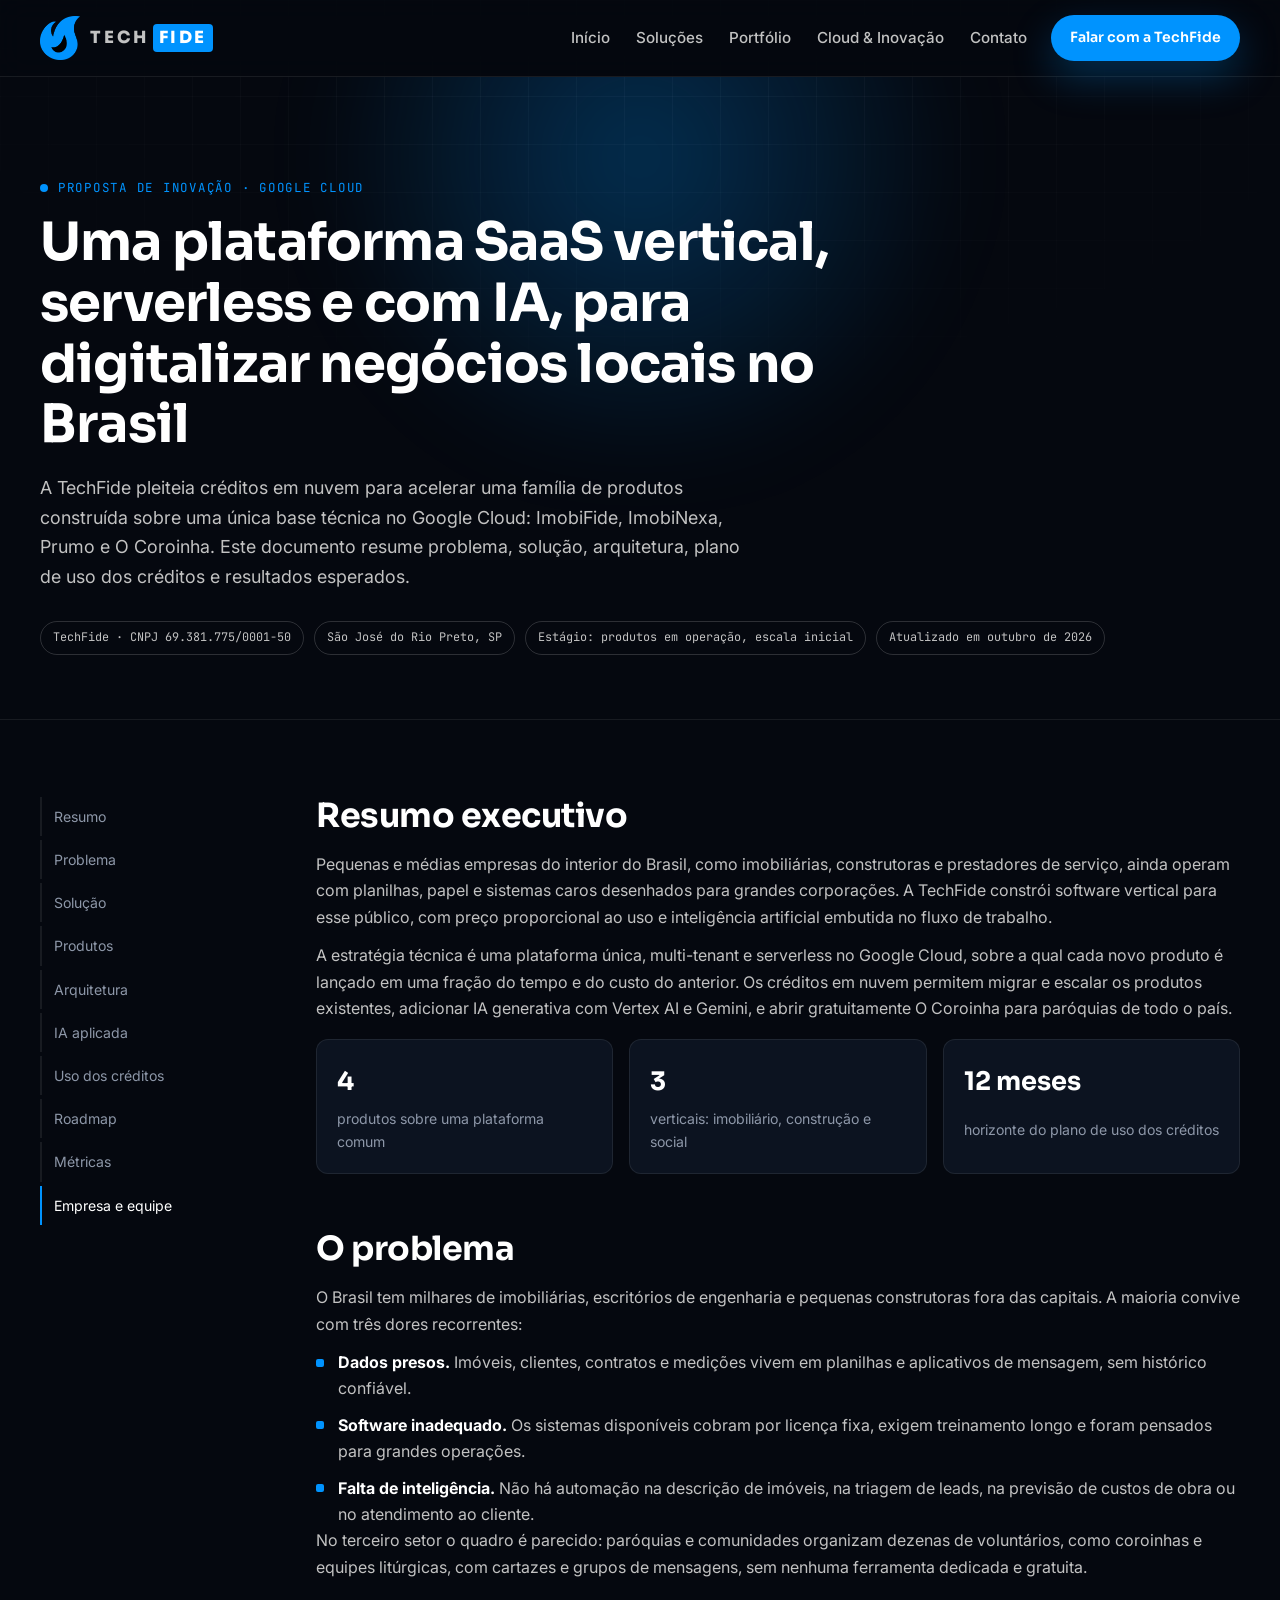
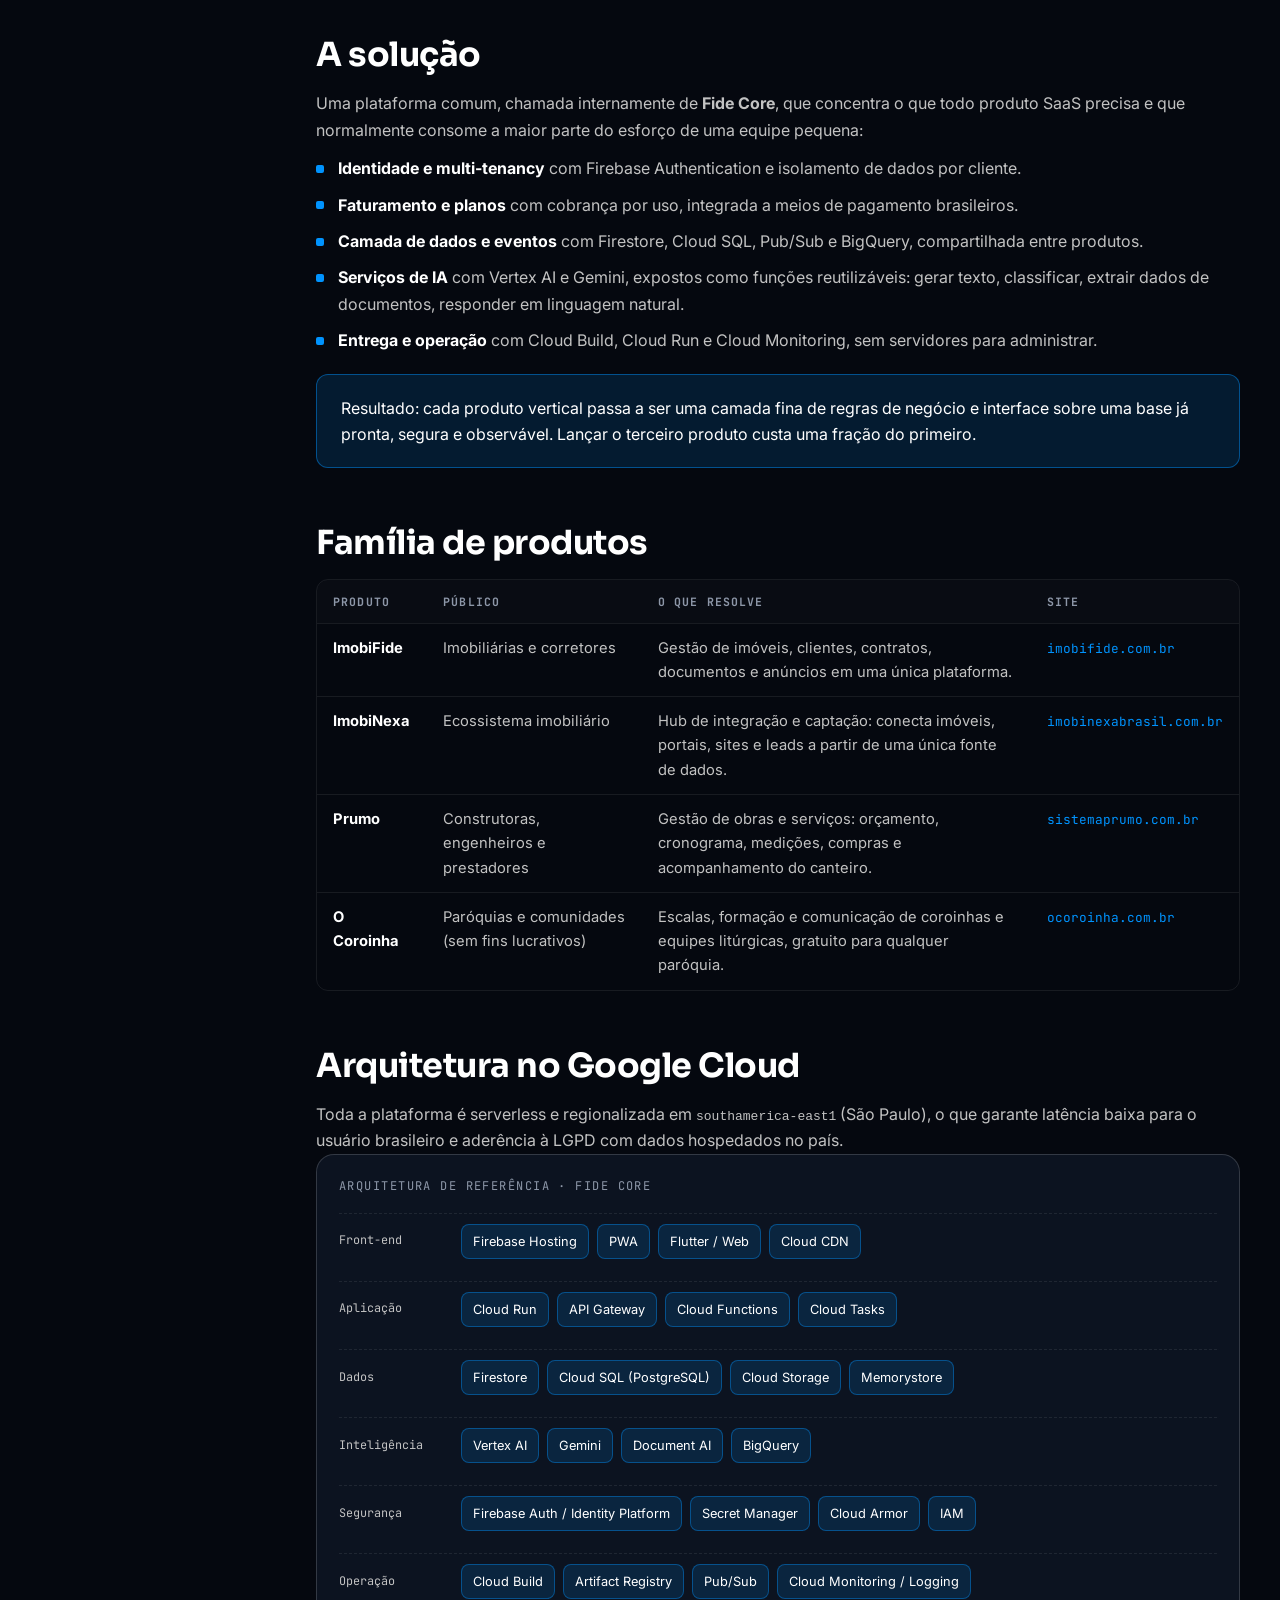
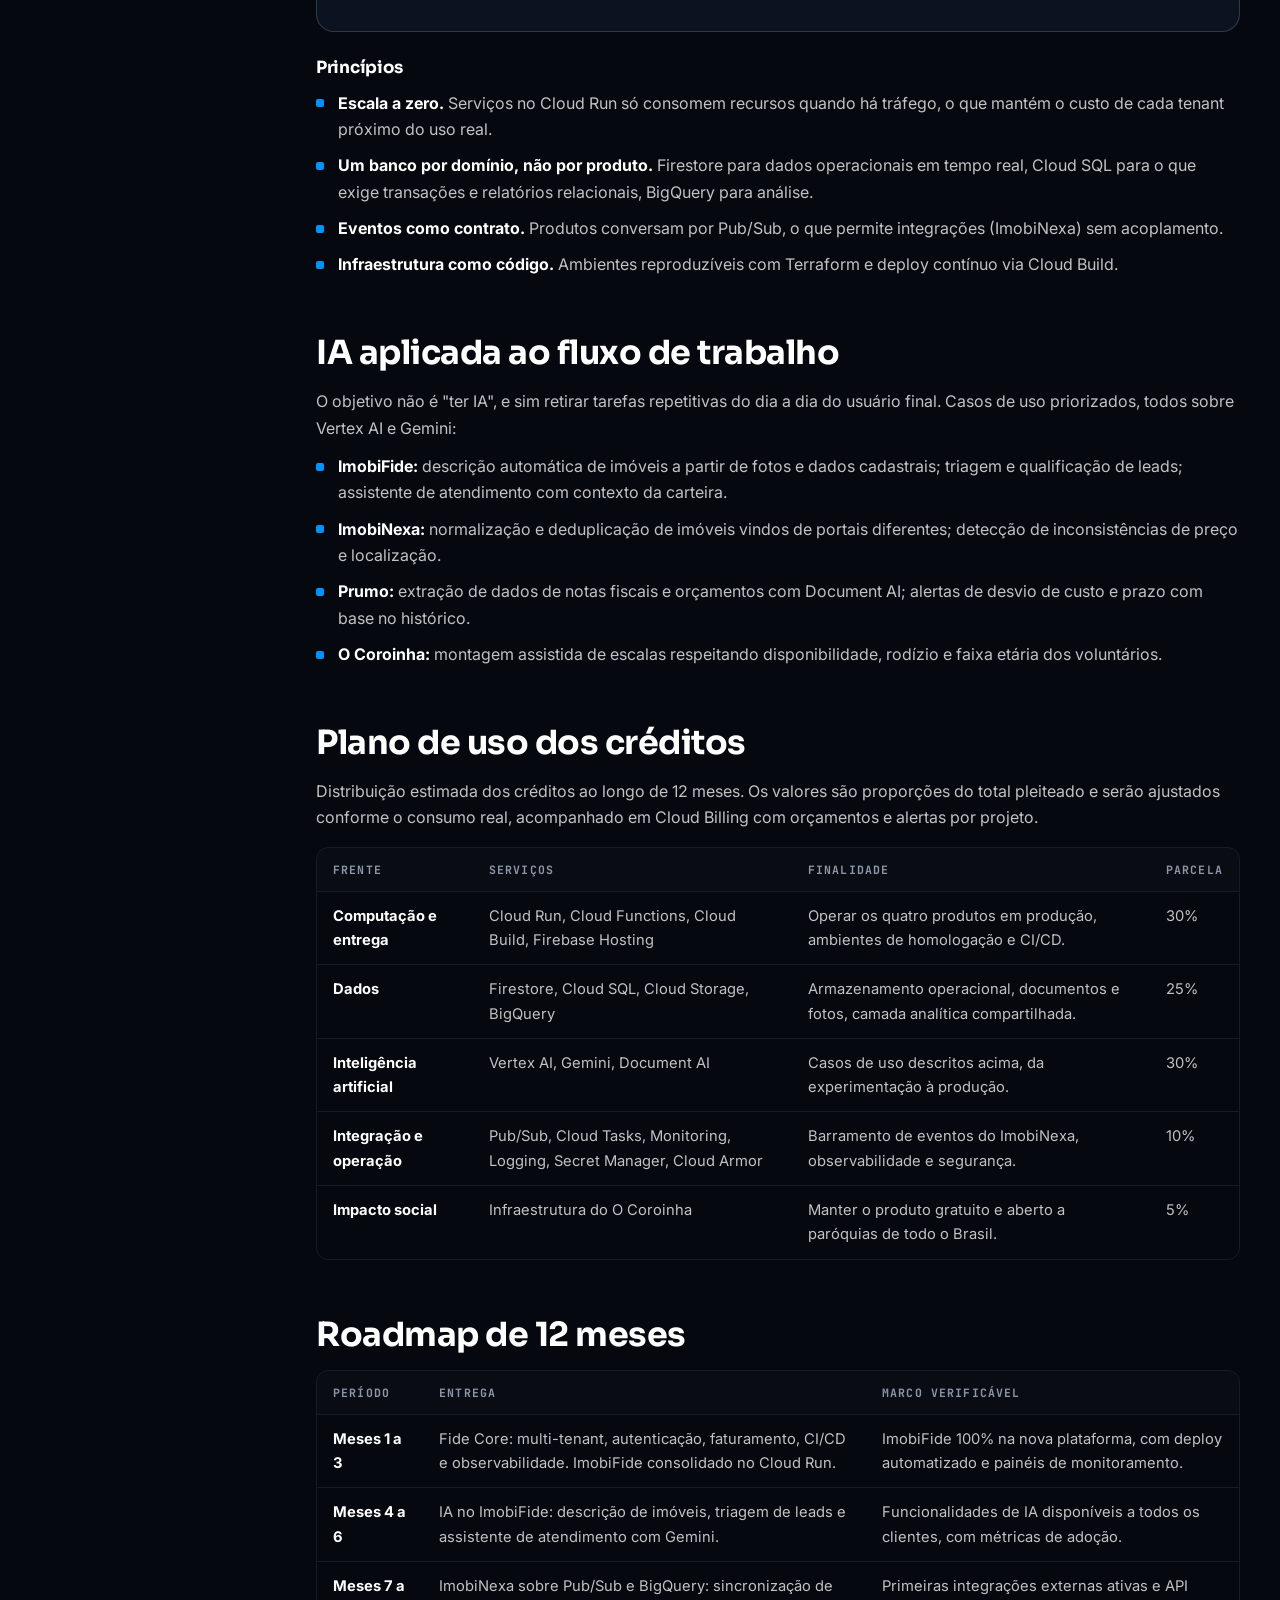
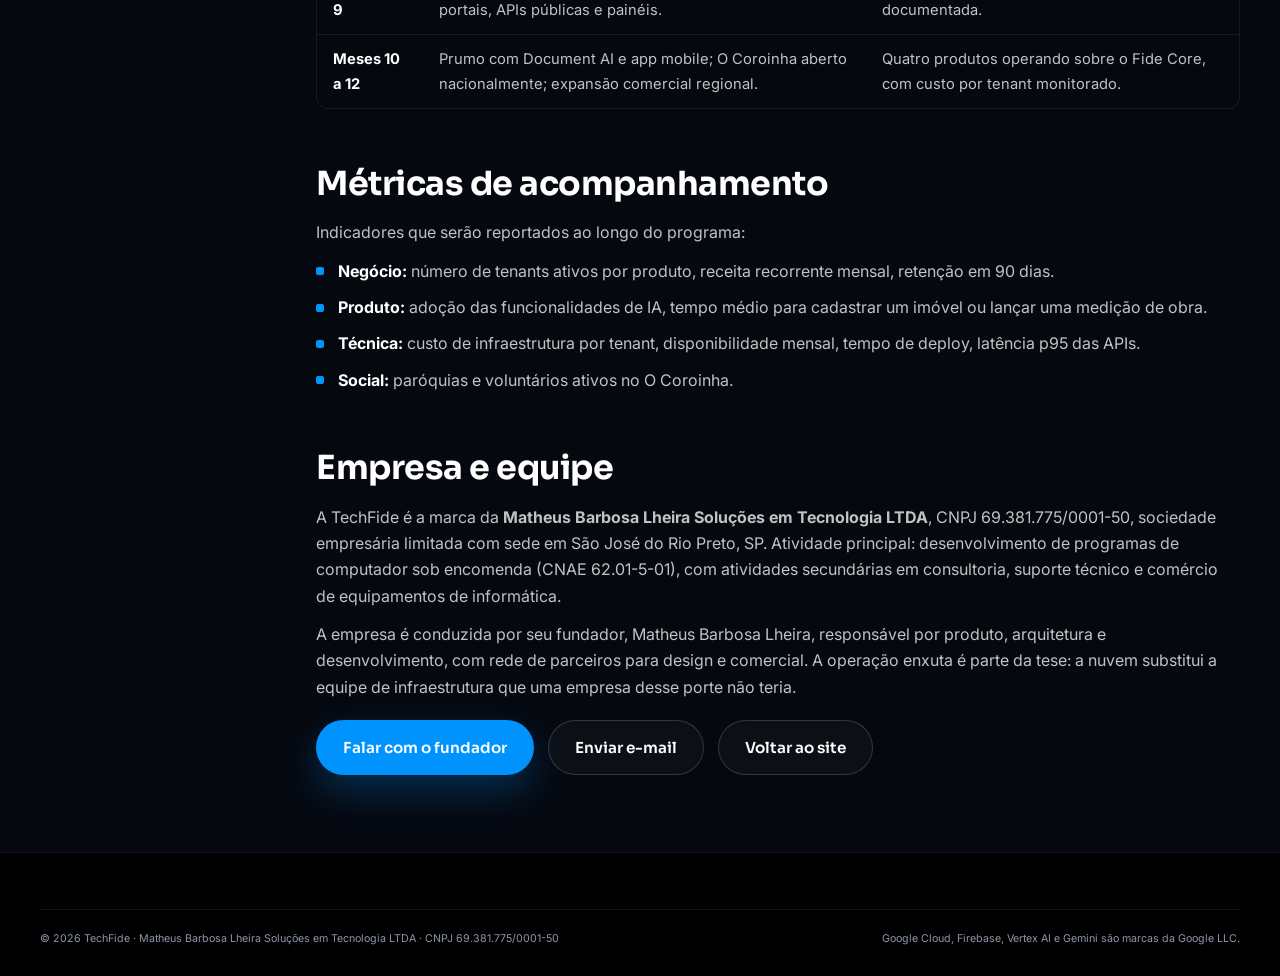
==== proposta-cloud.html @ 1b533fc8 "Cria landing page da TechFide com portfólio e proposta de inovação Substitui o site da clínica pela " ====
<!doctype html>
<html lang="pt-BR">
  <head>
    <meta charset="utf-8" />
    <meta name="viewport" content="width=device-width, initial-scale=1" />
    <title>Proposta de inovação em nuvem | TechFide</title>
    <meta
      name="description"
      content="Proposta da TechFide para o programa de créditos em nuvem do Google Cloud: plataforma SaaS vertical multi-tenant, serverless e com IA aplicada para imobiliárias, construção civil e organizações sociais."
    />
    <meta name="theme-color" content="#05080f" />
    <meta name="robots" content="index, follow" />
    <link rel="canonical" href="https://techfide.com.br/proposta-cloud.html" />
    <meta property="og:type" content="article" />
    <meta property="og:locale" content="pt_BR" />
    <meta property="og:site_name" content="TechFide" />
    <meta property="og:title" content="Proposta de inovação em nuvem | TechFide" />
    <meta
      property="og:description"
      content="Plataforma SaaS vertical multi-tenant, serverless e com IA aplicada, construída no Google Cloud."
    />
    <meta property="og:url" content="https://techfide.com.br/proposta-cloud.html" />
    <meta property="og:image" content="https://techfide.com.br/assets/og-image.png" />
    <meta name="twitter:card" content="summary_large_image" />
    <link rel="icon" href="favicon.ico" sizes="any" />
    <link rel="icon" href="assets/favicon-192.png" type="image/png" sizes="192x192" />
    <link rel="apple-touch-icon" href="assets/apple-touch-icon.png" />
    <link rel="preconnect" href="https://fonts.googleapis.com" />
    <link rel="preconnect" href="https://fonts.gstatic.com" crossorigin />
    <link
      href="https://fonts.googleapis.com/css2?family=Sora:wght@400;500;600;700;800&family=Inter:wght@400;500;600&family=JetBrains+Mono:wght@400;500;600&display=swap"
      rel="stylesheet"
    />
    <link rel="stylesheet" href="styles.css" />
  </head>
  <body>
    <a class="skip-link" href="#conteudo">Pular para o conteúdo</a>
    <div class="bg-grid" aria-hidden="true"></div>

    <header class="site-header" id="topo">
      <div class="container header-inner">
        <a class="brand" href="index.html" aria-label="TechFide, página inicial">
          <img src="assets/logo-icon.webp" alt="" width="40" height="45" />
          <span class="brand-name"><span class="brand-tech">TECH</span><span class="brand-fide">FIDE</span></span>
        </a>
        <nav class="main-nav" aria-label="Navegação principal">
          <ul id="menu" class="menu">
            <li><a href="index.html">Início</a></li>
            <li><a href="index.html#solucoes">Soluções</a></li>
            <li><a href="index.html#portfolio">Portfólio</a></li>
            <li><a href="index.html#inovacao">Cloud &amp; Inovação</a></li>
            <li><a href="index.html#contato">Contato</a></li>
          </ul>
        </nav>
        <a class="btn btn-primary btn-sm header-cta" href="index.html#contato">Falar com a TechFide</a>
        <button class="menu-toggle" aria-expanded="false" aria-controls="menu" aria-label="Abrir menu">
          <span></span><span></span><span></span>
        </button>
      </div>
    </header>
    <div class="menu-overlay" aria-hidden="true"></div>

    <main id="conteudo">
      <section class="page-hero">
        <div class="hero-glow" aria-hidden="true"></div>
        <div class="container">
          <p class="eyebrow"><span class="status-dot" aria-hidden="true"></span> Proposta de inovação · Google Cloud</p>
          <h1>Uma plataforma SaaS vertical, serverless e com IA, para digitalizar negócios locais no Brasil</h1>
          <p class="lead">
            A TechFide pleiteia créditos em nuvem para acelerar uma família de produtos construída
            sobre uma única base técnica no Google Cloud: ImobiFide, ImobiNexa, Prumo e O Coroinha.
            Este documento resume problema, solução, arquitetura, plano de uso dos créditos e
            resultados esperados.
          </p>
          <div class="page-meta">
            <span>TechFide · CNPJ 69.381.775/0001-50</span>
            <span>São José do Rio Preto, SP</span>
            <span>Estágio: produtos em operação, escala inicial</span>
            <span>Atualizado em outubro de 2026</span>
          </div>
        </div>
      </section>

      <div class="container doc">
        <nav class="doc-nav" aria-label="Seções da proposta">
          <a href="#resumo">Resumo</a>
          <a href="#problema">Problema</a>
          <a href="#solucao">Solução</a>
          <a href="#produtos">Produtos</a>
          <a href="#arquitetura">Arquitetura</a>
          <a href="#ia">IA aplicada</a>
          <a href="#creditos">Uso dos créditos</a>
          <a href="#roadmap">Roadmap</a>
          <a href="#metricas">Métricas</a>
          <a href="#equipe">Empresa e equipe</a>
        </nav>

        <div class="doc-body">
          <section class="doc-section" id="resumo">
            <h2>Resumo executivo</h2>
            <p>
              Pequenas e médias empresas do interior do Brasil, como imobiliárias, construtoras e
              prestadores de serviço, ainda operam com planilhas, papel e sistemas caros desenhados
              para grandes corporações. A TechFide constrói software vertical para esse público,
              com preço proporcional ao uso e inteligência artificial embutida no fluxo de trabalho.
            </p>
            <p>
              A estratégia técnica é uma plataforma única, multi-tenant e serverless no Google
              Cloud, sobre a qual cada novo produto é lançado em uma fração do tempo e do custo do
              anterior. Os créditos em nuvem permitem migrar e escalar os produtos existentes,
              adicionar IA generativa com Vertex AI e Gemini, e abrir gratuitamente O Coroinha para
              paróquias de todo o país.
            </p>
            <div class="kpi-grid">
              <div class="kpi"><strong>4</strong><span>produtos sobre uma plataforma comum</span></div>
              <div class="kpi"><strong>3</strong><span>verticais: imobiliário, construção e social</span></div>
              <div class="kpi"><strong>12 meses</strong><span>horizonte do plano de uso dos créditos</span></div>
            </div>
          </section>

          <section class="doc-section" id="problema">
            <h2>O problema</h2>
            <p>
              O Brasil tem milhares de imobiliárias, escritórios de engenharia e pequenas
              construtoras fora das capitais. A maioria convive com três dores recorrentes:
            </p>
            <ul class="bullets">
              <li><strong>Dados presos.</strong> Imóveis, clientes, contratos e medições vivem em planilhas e aplicativos de mensagem, sem histórico confiável.</li>
              <li><strong>Software inadequado.</strong> Os sistemas disponíveis cobram por licença fixa, exigem treinamento longo e foram pensados para grandes operações.</li>
              <li><strong>Falta de inteligência.</strong> Não há automação na descrição de imóveis, na triagem de leads, na previsão de custos de obra ou no atendimento ao cliente.</li>
            </ul>
            <p>
              No terceiro setor o quadro é parecido: paróquias e comunidades organizam dezenas de
              voluntários, como coroinhas e equipes litúrgicas, com cartazes e grupos de mensagens,
              sem nenhuma ferramenta dedicada e gratuita.
            </p>
          </section>

          <section class="doc-section" id="solucao">
            <h2>A solução</h2>
            <p>
              Uma plataforma comum, chamada internamente de <strong>Fide Core</strong>, que concentra
              o que todo produto SaaS precisa e que normalmente consome a maior parte do esforço de
              uma equipe pequena:
            </p>
            <ul class="bullets">
              <li><strong>Identidade e multi-tenancy</strong> com Firebase Authentication e isolamento de dados por cliente.</li>
              <li><strong>Faturamento e planos</strong> com cobrança por uso, integrada a meios de pagamento brasileiros.</li>
              <li><strong>Camada de dados e eventos</strong> com Firestore, Cloud SQL, Pub/Sub e BigQuery, compartilhada entre produtos.</li>
              <li><strong>Serviços de IA</strong> com Vertex AI e Gemini, expostos como funções reutilizáveis: gerar texto, classificar, extrair dados de documentos, responder em linguagem natural.</li>
              <li><strong>Entrega e operação</strong> com Cloud Build, Cloud Run e Cloud Monitoring, sem servidores para administrar.</li>
            </ul>
            <div class="callout">
              <p>
                Resultado: cada produto vertical passa a ser uma camada fina de regras de negócio e
                interface sobre uma base já pronta, segura e observável. Lançar o terceiro produto
                custa uma fração do primeiro.
              </p>
            </div>
          </section>

          <section class="doc-section" id="produtos">
            <h2>Família de produtos</h2>
            <div class="table-wrap">
              <table>
                <thead>
                  <tr><th>Produto</th><th>Público</th><th>O que resolve</th><th>Site</th></tr>
                </thead>
                <tbody>
                  <tr>
                    <td><strong>ImobiFide</strong></td>
                    <td>Imobiliárias e corretores</td>
                    <td>Gestão de imóveis, clientes, contratos, documentos e anúncios em uma única plataforma.</td>
                    <td><a class="project-link" href="https://imobifide.com.br" target="_blank" rel="noopener noreferrer">imobifide.com.br</a></td>
                  </tr>
                  <tr>
                    <td><strong>ImobiNexa</strong></td>
                    <td>Ecossistema imobiliário</td>
                    <td>Hub de integração e captação: conecta imóveis, portais, sites e leads a partir de uma única fonte de dados.</td>
                    <td><a class="project-link" href="https://imobinexabrasil.com.br" target="_blank" rel="noopener noreferrer">imobinexabrasil.com.br</a></td>
                  </tr>
                  <tr>
                    <td><strong>Prumo</strong></td>
                    <td>Construtoras, engenheiros e prestadores</td>
                    <td>Gestão de obras e serviços: orçamento, cronograma, medições, compras e acompanhamento do canteiro.</td>
                    <td><a class="project-link" href="https://sistemaprumo.com.br" target="_blank" rel="noopener noreferrer">sistemaprumo.com.br</a></td>
                  </tr>
                  <tr>
                    <td><strong>O Coroinha</strong></td>
                    <td>Paróquias e comunidades (sem fins lucrativos)</td>
                    <td>Escalas, formação e comunicação de coroinhas e equipes litúrgicas, gratuito para qualquer paróquia.</td>
                    <td><a class="project-link" href="https://ocoroinha.com.br" target="_blank" rel="noopener noreferrer">ocoroinha.com.br</a></td>
                  </tr>
                </tbody>
              </table>
            </div>
          </section>

          <section class="doc-section" id="arquitetura">
            <h2>Arquitetura no Google Cloud</h2>
            <p>
              Toda a plataforma é serverless e regionalizada em <code>southamerica-east1</code>
              (São Paulo), o que garante latência baixa para o usuário brasileiro e aderência à
              LGPD com dados hospedados no país.
            </p>
            <div class="arch" aria-label="Arquitetura de referência">
              <p class="arch-title">Arquitetura de referência · Fide Core</p>
              <div class="arch-row">
                <span class="arch-label">Front-end</span>
                <div class="arch-nodes"><span>Firebase Hosting</span><span>PWA</span><span>Flutter / Web</span><span>Cloud CDN</span></div>
              </div>
              <div class="arch-row">
                <span class="arch-label">Aplicação</span>
                <div class="arch-nodes"><span>Cloud Run</span><span>API Gateway</span><span>Cloud Functions</span><span>Cloud Tasks</span></div>
              </div>
              <div class="arch-row">
                <span class="arch-label">Dados</span>
                <div class="arch-nodes"><span>Firestore</span><span>Cloud SQL (PostgreSQL)</span><span>Cloud Storage</span><span>Memorystore</span></div>
              </div>
              <div class="arch-row">
                <span class="arch-label">Inteligência</span>
                <div class="arch-nodes"><span>Vertex AI</span><span>Gemini</span><span>Document AI</span><span>BigQuery</span></div>
              </div>
              <div class="arch-row">
                <span class="arch-label">Segurança</span>
                <div class="arch-nodes"><span>Firebase Auth / Identity Platform</span><span>Secret Manager</span><span>Cloud Armor</span><span>IAM</span></div>
              </div>
              <div class="arch-row">
                <span class="arch-label">Operação</span>
                <div class="arch-nodes"><span>Cloud Build</span><span>Artifact Registry</span><span>Pub/Sub</span><span>Cloud Monitoring / Logging</span></div>
              </div>
            </div>
            <h3>Princípios</h3>
            <ul class="bullets">
              <li><strong>Escala a zero.</strong> Serviços no Cloud Run só consomem recursos quando há tráfego, o que mantém o custo de cada tenant próximo do uso real.</li>
              <li><strong>Um banco por domínio, não por produto.</strong> Firestore para dados operacionais em tempo real, Cloud SQL para o que exige transações e relatórios relacionais, BigQuery para análise.</li>
              <li><strong>Eventos como contrato.</strong> Produtos conversam por Pub/Sub, o que permite integrações (ImobiNexa) sem acoplamento.</li>
              <li><strong>Infraestrutura como código.</strong> Ambientes reproduzíveis com Terraform e deploy contínuo via Cloud Build.</li>
            </ul>
          </section>

          <section class="doc-section" id="ia">
            <h2>IA aplicada ao fluxo de trabalho</h2>
            <p>
              O objetivo não é "ter IA", e sim retirar tarefas repetitivas do dia a dia do usuário
              final. Casos de uso priorizados, todos sobre Vertex AI e Gemini:
            </p>
            <ul class="bullets">
              <li><strong>ImobiFide:</strong> descrição automática de imóveis a partir de fotos e dados cadastrais; triagem e qualificação de leads; assistente de atendimento com contexto da carteira.</li>
              <li><strong>ImobiNexa:</strong> normalização e deduplicação de imóveis vindos de portais diferentes; detecção de inconsistências de preço e localização.</li>
              <li><strong>Prumo:</strong> extração de dados de notas fiscais e orçamentos com Document AI; alertas de desvio de custo e prazo com base no histórico.</li>
              <li><strong>O Coroinha:</strong> montagem assistida de escalas respeitando disponibilidade, rodízio e faixa etária dos voluntários.</li>
            </ul>
          </section>

          <section class="doc-section" id="creditos">
            <h2>Plano de uso dos créditos</h2>
            <p>
              Distribuição estimada dos créditos ao longo de 12 meses. Os valores são proporções do
              total pleiteado e serão ajustados conforme o consumo real, acompanhado em Cloud
              Billing com orçamentos e alertas por projeto.
            </p>
            <div class="table-wrap">
              <table>
                <thead>
                  <tr><th>Frente</th><th>Serviços</th><th>Finalidade</th><th>Parcela</th></tr>
                </thead>
                <tbody>
                  <tr>
                    <td><strong>Computação e entrega</strong></td>
                    <td>Cloud Run, Cloud Functions, Cloud Build, Firebase Hosting</td>
                    <td>Operar os quatro produtos em produção, ambientes de homologação e CI/CD.</td>
                    <td>30%</td>
                  </tr>
                  <tr>
                    <td><strong>Dados</strong></td>
                    <td>Firestore, Cloud SQL, Cloud Storage, BigQuery</td>
                    <td>Armazenamento operacional, documentos e fotos, camada analítica compartilhada.</td>
                    <td>25%</td>
                  </tr>
                  <tr>
                    <td><strong>Inteligência artificial</strong></td>
                    <td>Vertex AI, Gemini, Document AI</td>
                    <td>Casos de uso descritos acima, da experimentação à produção.</td>
                    <td>30%</td>
                  </tr>
                  <tr>
                    <td><strong>Integração e operação</strong></td>
                    <td>Pub/Sub, Cloud Tasks, Monitoring, Logging, Secret Manager, Cloud Armor</td>
                    <td>Barramento de eventos do ImobiNexa, observabilidade e segurança.</td>
                    <td>10%</td>
                  </tr>
                  <tr>
                    <td><strong>Impacto social</strong></td>
                    <td>Infraestrutura do O Coroinha</td>
                    <td>Manter o produto gratuito e aberto a paróquias de todo o Brasil.</td>
                    <td>5%</td>
                  </tr>
                </tbody>
              </table>
            </div>
          </section>

          <section class="doc-section" id="roadmap">
            <h2>Roadmap de 12 meses</h2>
            <div class="table-wrap">
              <table>
                <thead>
                  <tr><th>Período</th><th>Entrega</th><th>Marco verificável</th></tr>
                </thead>
                <tbody>
                  <tr>
                    <td><strong>Meses 1 a 3</strong></td>
                    <td>Fide Core: multi-tenant, autenticação, faturamento, CI/CD e observabilidade. ImobiFide consolidado no Cloud Run.</td>
                    <td>ImobiFide 100% na nova plataforma, com deploy automatizado e painéis de monitoramento.</td>
                  </tr>
                  <tr>
                    <td><strong>Meses 4 a 6</strong></td>
                    <td>IA no ImobiFide: descrição de imóveis, triagem de leads e assistente de atendimento com Gemini.</td>
                    <td>Funcionalidades de IA disponíveis a todos os clientes, com métricas de adoção.</td>
                  </tr>
                  <tr>
                    <td><strong>Meses 7 a 9</strong></td>
                    <td>ImobiNexa sobre Pub/Sub e BigQuery: sincronização de portais, APIs públicas e painéis.</td>
                    <td>Primeiras integrações externas ativas e API documentada.</td>
                  </tr>
                  <tr>
                    <td><strong>Meses 10 a 12</strong></td>
                    <td>Prumo com Document AI e app mobile; O Coroinha aberto nacionalmente; expansão comercial regional.</td>
                    <td>Quatro produtos operando sobre o Fide Core, com custo por tenant monitorado.</td>
                  </tr>
                </tbody>
              </table>
            </div>
          </section>

          <section class="doc-section" id="metricas">
            <h2>Métricas de acompanhamento</h2>
            <p>Indicadores que serão reportados ao longo do programa:</p>
            <ul class="bullets">
              <li><strong>Negócio:</strong> número de tenants ativos por produto, receita recorrente mensal, retenção em 90 dias.</li>
              <li><strong>Produto:</strong> adoção das funcionalidades de IA, tempo médio para cadastrar um imóvel ou lançar uma medição de obra.</li>
              <li><strong>Técnica:</strong> custo de infraestrutura por tenant, disponibilidade mensal, tempo de deploy, latência p95 das APIs.</li>
              <li><strong>Social:</strong> paróquias e voluntários ativos no O Coroinha.</li>
            </ul>
          </section>

          <section class="doc-section" id="equipe">
            <h2>Empresa e equipe</h2>
            <p>
              A TechFide é a marca da <strong>Matheus Barbosa Lheira Soluções em Tecnologia LTDA</strong>,
              CNPJ 69.381.775/0001-50, sociedade empresária limitada com sede em São José do Rio
              Preto, SP. Atividade principal: desenvolvimento de programas de computador sob
              encomenda (CNAE 62.01-5-01), com atividades secundárias em consultoria, suporte
              técnico e comércio de equipamentos de informática.
            </p>
            <p>
              A empresa é conduzida por seu fundador, Matheus Barbosa Lheira, responsável por
              produto, arquitetura e desenvolvimento, com rede de parceiros para design e
              comercial. A operação enxuta é parte da tese: a nuvem substitui a equipe de
              infraestrutura que uma empresa desse porte não teria.
            </p>
            <div class="doc-actions">
              <a class="btn btn-primary" href="https://wa.me/5517999608805?text=Ol%C3%A1%2C%20TechFide!%20Vi%20a%20proposta%20de%20inova%C3%A7%C3%A3o%20em%20nuvem." target="_blank" rel="noopener noreferrer">Falar com o fundador</a>
              <a class="btn btn-ghost" href="mailto:matheusbl.info@gmail.com?subject=Proposta%20de%20inova%C3%A7%C3%A3o%20em%20nuvem">Enviar e-mail</a>
              <a class="btn btn-ghost" href="index.html">Voltar ao site</a>
            </div>
          </section>
        </div>
      </div>
    </main>

    <footer class="site-footer">
      <div class="container footer-bottom">
        <small>© <span id="year">2026</span> TechFide · Matheus Barbosa Lheira Soluções em Tecnologia LTDA · CNPJ 69.381.775/0001-50</small>
        <small>Google Cloud, Firebase, Vertex AI e Gemini são marcas da Google LLC.</small>
      </div>
    </footer>

    <script src="script.js"></script>
  </body>
</html>
---- styles.css ----
/* ==========================================================================
   TechFide — design tokens
   Paleta extraída do logotipo: azul #0093FE, preto #000000, cinza #C2C2C2
   ========================================================================== */
:root {
  --blue: #0093fe;
  --blue-strong: #007be0;
  --blue-soft: rgba(0, 147, 254, 0.14);
  --blue-glow: rgba(0, 147, 254, 0.45);
  --black: #000000;
  --bg: #05080f;
  --bg-alt: #080d18;
  --surface: #0c1320;
  --surface-2: #111a2a;
  --line: rgba(255, 255, 255, 0.08);
  --line-strong: rgba(255, 255, 255, 0.16);
  --white: #ffffff;
  --gray: #c2c2c2;
  --muted: #8d97a8;
  --text: #e8ecf3;
  --whatsapp: #25d366;
  --radius: 18px;
  --radius-sm: 12px;
  --font-head: "Sora", "Inter", system-ui, sans-serif;
  --font-body: "Inter", system-ui, -apple-system, "Segoe UI", sans-serif;
  --font-mono: "JetBrains Mono", ui-monospace, SFMono-Regular, Menlo, monospace;
  --shadow: 0 24px 60px rgba(0, 0, 0, 0.45);
  --shadow-blue: 0 16px 40px rgba(0, 147, 254, 0.28);
  --header-h: 76px;
}

* {
  box-sizing: border-box;
  margin: 0;
  padding: 0;
}

html {
  scroll-behavior: smooth;
  scroll-padding-top: calc(var(--header-h) + 12px);
  overflow-x: clip;
}

body {
  font-family: var(--font-body);
  color: var(--text);
  background: var(--bg);
  line-height: 1.65;
  overflow-x: hidden;
  -webkit-font-smoothing: antialiased;
}

a {
  color: inherit;
  text-decoration: none;
}

img {
  max-width: 100%;
  height: auto;
  display: block;
}

ul,
ol {
  list-style: none;
}

h1,
h2,
h3,
h4 {
  font-family: var(--font-head);
  color: var(--white);
  line-height: 1.15;
  font-weight: 700;
  letter-spacing: -0.015em;
}

h2 {
  font-size: clamp(1.9rem, 3.4vw, 2.8rem);
}

h3 {
  font-size: 1.2rem;
}

p {
  color: var(--gray);
}

.container {
  width: min(1200px, calc(100% - 32px));
  margin: 0 auto;
  position: relative;
  z-index: 1;
}

.accent {
  color: var(--blue);
}

/* background grid */
.bg-grid {
  position: fixed;
  inset: 0;
  z-index: 0;
  pointer-events: none;
  background-image:
    linear-gradient(rgba(255, 255, 255, 0.035) 1px, transparent 1px),
    linear-gradient(90deg, rgba(255, 255, 255, 0.035) 1px, transparent 1px);
  background-size: 48px 48px;
  mask-image: radial-gradient(ellipse 80% 60% at 50% 0%, #000 20%, transparent 80%);
  -webkit-mask-image: radial-gradient(ellipse 80% 60% at 50% 0%, #000 20%, transparent 80%);
}

.skip-link {
  position: absolute;
  left: -999px;
  top: 0;
  background: var(--blue);
  color: var(--white);
  padding: 8px 16px;
  border-radius: 999px;
  z-index: 1000;
}

.skip-link:focus {
  left: 16px;
  top: 16px;
}

/* ==========================================================================
   Header
   ========================================================================== */
.site-header {
  position: sticky;
  top: 0;
  z-index: 100;
  background: rgba(5, 8, 15, 0.78);
  backdrop-filter: blur(14px);
  -webkit-backdrop-filter: blur(14px);
  border-bottom: 1px solid var(--line);
}

.header-inner {
  display: flex;
  align-items: center;
  gap: 24px;
  min-height: var(--header-h);
}

.brand {
  display: inline-flex;
  align-items: center;
  gap: 10px;
}

.brand img {
  width: 40px;
  height: auto;
}

.brand-name {
  font-family: var(--font-head);
  font-weight: 800;
  letter-spacing: 0.18em;
  font-size: 1.05rem;
  display: inline-flex;
}

.brand-tech {
  color: var(--gray);
}

.brand-fide {
  color: var(--white);
  background: var(--blue);
  padding: 0 6px;
  margin-left: 4px;
  border-radius: 4px;
  letter-spacing: 0.14em;
}

.main-nav {
  margin-left: auto;
}

.menu {
  display: flex;
  gap: 26px;
  align-items: center;
  font-weight: 500;
  font-size: 0.95rem;
  color: var(--gray);
}

.menu a {
  position: relative;
  padding: 6px 0;
  transition: color 0.2s ease;
}

.menu a::after {
  content: "";
  position: absolute;
  left: 0;
  bottom: 0;
  width: 0;
  height: 2px;
  border-radius: 999px;
  background: var(--blue);
  transition: width 0.25s ease;
}

.menu a:hover,
.menu a:focus-visible,
.menu a.active {
  color: var(--white);
}

.menu a:hover::after,
.menu a:focus-visible::after,
.menu a.active::after {
  width: 100%;
}

.menu-toggle {
  display: none;
  width: 44px;
  height: 44px;
  border-radius: 12px;
  border: 1px solid var(--line-strong);
  background: var(--surface);
  cursor: pointer;
  padding: 10px;
  flex-direction: column;
  justify-content: center;
  gap: 5px;
}

.menu-toggle span {
  display: block;
  width: 20px;
  height: 2px;
  border-radius: 999px;
  background: var(--white);
  transition: transform 0.25s ease, opacity 0.25s ease;
}

.menu-toggle[aria-expanded="true"] span:nth-child(1) {
  transform: translateY(7px) rotate(45deg);
}

.menu-toggle[aria-expanded="true"] span:nth-child(2) {
  opacity: 0;
}

.menu-toggle[aria-expanded="true"] span:nth-child(3) {
  transform: translateY(-7px) rotate(-45deg);
}

.menu-overlay {
  position: fixed;
  inset: 0;
  background: rgba(0, 0, 0, 0.6);
  opacity: 0;
  pointer-events: none;
  transition: opacity 0.2s ease;
  z-index: 90;
}

.menu-overlay.open {
  opacity: 1;
  pointer-events: auto;
}

/* ==========================================================================
   Buttons
   ========================================================================== */
.btn {
  display: inline-flex;
  align-items: center;
  justify-content: center;
  gap: 8px;
  padding: 14px 26px;
  border-radius: 999px;
  border: 1px solid transparent;
  font-family: var(--font-head);
  font-weight: 600;
  font-size: 0.95rem;
  cursor: pointer;
  transition: transform 0.2s ease, box-shadow 0.2s ease, background 0.2s ease, border-color 0.2s ease;
  white-space: nowrap;
}

.btn-primary {
  background: var(--blue);
  color: var(--white);
  box-shadow: var(--shadow-blue);
}

.btn-primary:hover {
  background: var(--blue-strong);
  transform: translateY(-2px);
  box-shadow: 0 20px 48px rgba(0, 147, 254, 0.38);
}

.btn-ghost {
  border-color: var(--line-strong);
  color: var(--white);
  background: rgba(255, 255, 255, 0.03);
}

.btn-ghost:hover {
  border-color: var(--blue);
  background: var(--blue-soft);
  transform: translateY(-2px);
}

.btn-sm {
  padding: 10px 18px;
  font-size: 0.88rem;
}

.btn-block {
  width: 100%;
}

.btn:active {
  transform: translateY(0) scale(0.99);
}

/* ==========================================================================
   Hero
   ========================================================================== */
.hero {
  position: relative;
  padding: clamp(72px, 10vw, 128px) 0 clamp(56px, 7vw, 96px);
  overflow: hidden;
}

.hero-glow {
  position: absolute;
  top: -220px;
  left: 50%;
  transform: translateX(-50%);
  width: 900px;
  height: 600px;
  background: radial-gradient(circle, rgba(0, 147, 254, 0.28) 0%, transparent 60%);
  filter: blur(40px);
  pointer-events: none;
}

.hero-grid {
  display: grid;
  grid-template-columns: minmax(0, 1.1fr) minmax(0, 0.9fr);
  gap: 56px;
  align-items: center;
}

.eyebrow {
  font-family: var(--font-mono);
  font-size: 0.78rem;
  letter-spacing: 0.14em;
  text-transform: uppercase;
  color: var(--blue);
  margin-bottom: 14px;
  display: inline-flex;
  align-items: center;
  gap: 10px;
}

.status-dot {
  width: 8px;
  height: 8px;
  border-radius: 50%;
  background: var(--blue);
  box-shadow: 0 0 0 0 var(--blue-glow);
  animation: pulse 2s ease-in-out infinite;
}

.hero h1 {
  font-size: clamp(2.3rem, 5vw, 3.9rem);
  margin-bottom: 20px;
}

.lead {
  font-size: 1.12rem;
  max-width: 560px;
  margin-bottom: 30px;
}

.hero-actions {
  display: flex;
  flex-wrap: wrap;
  gap: 14px;
  margin-bottom: 34px;
}

.hero-proof {
  display: grid;
  gap: 10px;
  color: var(--gray);
  font-size: 0.95rem;
}

.hero-proof li {
  display: flex;
  gap: 10px;
  align-items: flex-start;
}

.hero-proof li::before {
  content: "";
  flex: none;
  width: 18px;
  height: 18px;
  margin-top: 3px;
  border-radius: 50%;
  background: var(--blue-soft);
  border: 1px solid rgba(0, 147, 254, 0.5);
  background-image: url("data:image/svg+xml,%3Csvg xmlns='http://www.w3.org/2000/svg' viewBox='0 0 24 24' fill='none' stroke='%230093fe' stroke-width='3' stroke-linecap='round' stroke-linejoin='round'%3E%3Cpath d='M6 12l4 4 8-8'/%3E%3C/svg%3E");
  background-size: 12px;
  background-position: center;
  background-repeat: no-repeat;
}

.hero-visual {
  position: relative;
}

.hero-card {
  position: relative;
  background: linear-gradient(160deg, var(--surface-2), var(--surface));
  border: 1px solid var(--line-strong);
  border-radius: 22px;
  padding: 18px 22px 24px;
  box-shadow: var(--shadow), inset 0 1px 0 rgba(255, 255, 255, 0.06);
}

.hero-card::before {
  content: "";
  position: absolute;
  inset: -1px;
  border-radius: 23px;
  padding: 1px;
  background: linear-gradient(140deg, rgba(0, 147, 254, 0.7), transparent 45%, transparent 60%, rgba(0, 147, 254, 0.35));
  -webkit-mask: linear-gradient(#000 0 0) content-box, linear-gradient(#000 0 0);
  mask: linear-gradient(#000 0 0) content-box, linear-gradient(#000 0 0);
  -webkit-mask-composite: xor;
  mask-composite: exclude;
  pointer-events: none;
}

.hero-card-bar {
  display: flex;
  align-items: center;
  gap: 7px;
  margin-bottom: 18px;
}

.hero-card-bar span {
  width: 10px;
  height: 10px;
  border-radius: 50%;
  background: rgba(255, 255, 255, 0.14);
}

.hero-card-bar span:first-child {
  background: var(--blue);
}

.hero-card-bar code {
  margin-left: auto;
  font-family: var(--font-mono);
  font-size: 0.72rem;
  color: var(--muted);
}

.hero-logo {
  width: min(360px, 80%);
  margin: 6px auto 22px;
  filter: drop-shadow(0 0 28px rgba(0, 147, 254, 0.35));
}

.hero-code {
  font-family: var(--font-mono);
  font-size: 0.82rem;
  line-height: 1.75;
  color: var(--gray);
  background: rgba(0, 0, 0, 0.35);
  border: 1px solid var(--line);
  border-radius: 12px;
  padding: 14px 16px;
  overflow-x: auto;
}

.c-key {
  color: var(--muted);
}

.c-str {
  color: var(--white);
}

.c-ok {
  color: #3ddc84;
}

.hero-chip {
  position: absolute;
  font-family: var(--font-mono);
  font-size: 0.74rem;
  padding: 8px 12px;
  border-radius: 999px;
  background: var(--surface-2);
  border: 1px solid rgba(0, 147, 254, 0.45);
  color: var(--white);
  box-shadow: 0 10px 30px rgba(0, 0, 0, 0.4);
  animation: float 6s ease-in-out infinite;
}

.chip-1 {
  top: -14px;
  left: -10px;
}

.chip-2 {
  right: -14px;
  top: 40%;
  animation-delay: -2s;
}

.chip-3 {
  bottom: -14px;
  left: 18%;
  animation-delay: -4s;
}

/* ==========================================================================
   Strip (credibility)
   ========================================================================== */
.strip {
  border-top: 1px solid var(--line);
  border-bottom: 1px solid var(--line);
  background: rgba(255, 255, 255, 0.015);
}

.strip-grid {
  display: grid;
  grid-template-columns: repeat(4, 1fr);
  gap: 24px;
  padding: 28px 0;
}

.strip-grid div {
  display: grid;
  gap: 2px;
  padding-left: 16px;
  border-left: 2px solid var(--blue);
}

.strip-grid strong {
  font-family: var(--font-head);
  font-size: 1.6rem;
  color: var(--white);
}

.strip-grid span {
  color: var(--muted);
  font-size: 0.9rem;
}

/* ==========================================================================
   Sections
   ========================================================================== */
.section {
  padding: clamp(72px, 9vw, 120px) 0;
  position: relative;
}

.section-alt {
  background: var(--bg-alt);
  border-top: 1px solid var(--line);
  border-bottom: 1px solid var(--line);
}

.section-dark {
  background: radial-gradient(ellipse 70% 50% at 50% 0%, rgba(0, 147, 254, 0.12), transparent 70%), var(--black);
  border-top: 1px solid var(--line);
  border-bottom: 1px solid var(--line);
}

.section-heading {
  max-width: 760px;
  margin-bottom: 48px;
}

.section-heading h2 {
  margin-bottom: 14px;
}

.section-heading p:not(.eyebrow) {
  font-size: 1.05rem;
}

/* cards */
.cards-grid {
  display: grid;
  grid-template-columns: repeat(3, 1fr);
  gap: 20px;
}

.card {
  background: var(--surface);
  border: 1px solid var(--line);
  border-radius: var(--radius);
  padding: 28px;
  display: grid;
  gap: 14px;
  align-content: start;
  transition: transform 0.25s ease, border-color 0.25s ease, box-shadow 0.25s ease;
}

.card:hover {
  transform: translateY(-4px);
  border-color: rgba(0, 147, 254, 0.5);
  box-shadow: 0 20px 50px rgba(0, 0, 0, 0.4), 0 0 0 1px rgba(0, 147, 254, 0.15);
}

.card-icon {
  width: 46px;
  height: 46px;
  border-radius: 12px;
  background: var(--blue-soft);
  border: 1px solid rgba(0, 147, 254, 0.4);
  display: grid;
  place-items: center;
}

.card-icon svg,
.contact-ico svg,
.whatsapp-float svg {
  width: 22px;
  height: 22px;
  fill: none;
  stroke: var(--blue);
  stroke-width: 1.8;
  stroke-linecap: round;
  stroke-linejoin: round;
}

.card p {
  font-size: 0.97rem;
}

.tags {
  display: flex;
  flex-wrap: wrap;
  gap: 8px;
  margin-top: 4px;
}

.tags li {
  font-family: var(--font-mono);
  font-size: 0.72rem;
  padding: 5px 10px;
  border-radius: 999px;
  border: 1px solid var(--line-strong);
  color: var(--gray);
  background: rgba(255, 255, 255, 0.02);
}

/* ==========================================================================
   Portfólio
   ========================================================================== */
.portfolio-grid {
  display: grid;
  grid-template-columns: repeat(3, 1fr);
  gap: 20px;
}

.project {
  background: var(--surface);
  border: 1px solid var(--line);
  border-radius: var(--radius);
  padding: 26px;
  display: grid;
  gap: 16px;
  align-content: start;
  position: relative;
  overflow: hidden;
  transition: transform 0.25s ease, border-color 0.25s ease, box-shadow 0.25s ease;
}

.project::after {
  content: "";
  position: absolute;
  inset: 0 0 auto 0;
  height: 3px;
  background: linear-gradient(90deg, var(--blue), transparent);
  opacity: 0;
  transition: opacity 0.25s ease;
}

.project:hover {
  transform: translateY(-4px);
  border-color: rgba(0, 147, 254, 0.5);
  box-shadow: 0 20px 50px rgba(0, 0, 0, 0.4);
}

.project:hover::after {
  opacity: 1;
}

.project-head {
  display: grid;
  grid-template-columns: auto 1fr auto;
  gap: 14px;
  align-items: center;
}

.project-mark {
  width: 50px;
  height: 50px;
  border-radius: 12px;
  background: var(--blue);
  color: var(--white);
  font-family: var(--font-head);
  font-weight: 800;
  display: grid;
  place-items: center;
  letter-spacing: 0.05em;
  box-shadow: var(--shadow-blue);
}

.project-social .project-mark {
  background: var(--white);
  color: var(--black);
  box-shadow: none;
}

.project-kind {
  font-family: var(--font-mono);
  font-size: 0.72rem;
  color: var(--muted);
  margin-top: 2px;
}

.project p {
  font-size: 0.97rem;
}

.badge {
  font-family: var(--font-mono);
  font-size: 0.68rem;
  letter-spacing: 0.06em;
  text-transform: uppercase;
  padding: 5px 10px;
  border-radius: 999px;
  white-space: nowrap;
}

.badge-live {
  color: #3ddc84;
  border: 1px solid rgba(61, 220, 132, 0.4);
  background: rgba(61, 220, 132, 0.08);
}

.badge-dev {
  color: var(--blue);
  border: 1px solid rgba(0, 147, 254, 0.4);
  background: var(--blue-soft);
}

.badge-social {
  color: var(--white);
  border: 1px solid var(--line-strong);
  background: rgba(255, 255, 255, 0.06);
}

.project-link {
  font-family: var(--font-mono);
  font-size: 0.8rem;
  color: var(--blue);
  display: inline-flex;
  gap: 6px;
  align-items: center;
  justify-self: start;
}

.project-link:hover {
  text-decoration: underline;
}

.project-cta {
  background: linear-gradient(160deg, rgba(0, 147, 254, 0.18), var(--surface));
  border-color: rgba(0, 147, 254, 0.4);
  justify-items: start;
}

.project-cta .btn {
  margin-top: 6px;
}

/* ==========================================================================
   Processo
   ========================================================================== */
.steps {
  display: grid;
  grid-template-columns: repeat(4, 1fr);
  gap: 20px;
  counter-reset: step;
}

.step {
  position: relative;
  padding: 26px 24px 26px;
  border: 1px solid var(--line);
  border-radius: var(--radius);
  background: var(--surface);
  display: grid;
  gap: 10px;
  align-content: start;
}

.step-num {
  font-family: var(--font-mono);
  font-size: 0.8rem;
  color: var(--blue);
  letter-spacing: 0.1em;
}

.step h3 {
  font-size: 1.1rem;
}

.step p {
  font-size: 0.95rem;
}

/* ==========================================================================
   Cloud & Inovação
   ========================================================================== */
.innov-grid {
  display: grid;
  grid-template-columns: minmax(0, 1fr) minmax(0, 1fr);
  gap: 40px;
  align-items: start;
  margin-bottom: 48px;
}

.innov-col h3 {
  font-size: 1.05rem;
  color: var(--blue);
  margin-bottom: 8px;
}

.innov-col p + h3 {
  margin-top: 26px;
}

.arch {
  background: var(--surface);
  border: 1px solid var(--line-strong);
  border-radius: var(--radius);
  padding: 22px;
  display: grid;
  gap: 12px;
}

.arch-title {
  font-family: var(--font-mono);
  font-size: 0.75rem;
  letter-spacing: 0.12em;
  text-transform: uppercase;
  color: var(--muted);
  margin-bottom: 4px;
}

.arch-row {
  display: grid;
  grid-template-columns: 110px 1fr;
  gap: 12px;
  align-items: center;
  padding: 10px 0;
  border-top: 1px dashed var(--line);
}

.arch-label {
  font-family: var(--font-mono);
  font-size: 0.74rem;
  color: var(--gray);
}

.arch-nodes {
  display: flex;
  flex-wrap: wrap;
  gap: 8px;
}

.arch-nodes span {
  font-size: 0.8rem;
  padding: 6px 11px;
  border-radius: 8px;
  border: 1px solid rgba(0, 147, 254, 0.4);
  background: var(--blue-soft);
  color: var(--white);
}

.roadmap {
  border: 1px solid var(--line);
  border-radius: var(--radius);
  padding: 28px;
  background: rgba(255, 255, 255, 0.02);
  margin-bottom: 36px;
}

.roadmap-list {
  display: grid;
  grid-template-columns: repeat(4, 1fr);
  gap: 20px;
  margin-top: 10px;
}

.roadmap-list li {
  display: grid;
  gap: 6px;
  padding-top: 14px;
  border-top: 2px solid var(--blue);
}

.roadmap-q {
  font-family: var(--font-mono);
  font-size: 0.72rem;
  color: var(--blue);
  letter-spacing: 0.1em;
  text-transform: uppercase;
}

.roadmap-list strong {
  color: var(--white);
  font-family: var(--font-head);
}

.roadmap-list li > span:last-child {
  color: var(--gray);
  font-size: 0.92rem;
}

.innov-cta {
  display: flex;
  flex-wrap: wrap;
  align-items: center;
  justify-content: space-between;
  gap: 18px;
  padding: 24px 28px;
  border-radius: var(--radius);
  background: linear-gradient(120deg, rgba(0, 147, 254, 0.22), rgba(0, 147, 254, 0.05));
  border: 1px solid rgba(0, 147, 254, 0.45);
}

.innov-cta p {
  color: var(--white);
  max-width: 620px;
}

/* ==========================================================================
   Sobre
   ========================================================================== */
.about-grid {
  display: grid;
  grid-template-columns: minmax(0, 1.2fr) minmax(0, 0.8fr);
  gap: 56px;
  align-items: center;
}

.about-grid h2 {
  margin-bottom: 18px;
}

.about-grid p + p {
  margin-top: 14px;
}

.facts {
  margin-top: 28px;
  display: grid;
  gap: 12px;
}

.facts div {
  display: grid;
  grid-template-columns: 150px 1fr;
  gap: 12px;
  padding: 12px 0;
  border-top: 1px solid var(--line);
}

.facts dt {
  font-family: var(--font-mono);
  font-size: 0.74rem;
  letter-spacing: 0.08em;
  text-transform: uppercase;
  color: var(--muted);
  padding-top: 3px;
}

.facts dd {
  color: var(--text);
  font-size: 0.95rem;
}

.about-visual {
  display: grid;
  place-items: center;
  padding: 40px;
  border-radius: 28px;
  background: radial-gradient(circle at 50% 40%, rgba(0, 147, 254, 0.22), transparent 65%), var(--surface);
  border: 1px solid var(--line);
}

.about-visual img {
  width: min(300px, 70%);
  filter: drop-shadow(0 20px 40px rgba(0, 0, 0, 0.5));
}

/* ==========================================================================
   Contato
   ========================================================================== */
.contact-grid {
  display: grid;
  grid-template-columns: minmax(0, 1fr) minmax(0, 1fr);
  gap: 56px;
  align-items: start;
}

.contact-grid h2 {
  margin-bottom: 14px;
}

.contact-list {
  margin-top: 30px;
  display: grid;
  gap: 14px;
}

.contact-list > li > a,
.contact-list > li > span {
  display: flex;
  align-items: center;
  gap: 16px;
  padding: 14px 18px;
  border-radius: var(--radius-sm);
  border: 1px solid var(--line);
  background: var(--surface);
  color: var(--gray);
  font-size: 0.95rem;
  transition: border-color 0.2s ease, transform 0.2s ease;
}

.contact-list > li > a:hover {
  border-color: var(--blue);
  transform: translateX(4px);
}

.contact-list strong {
  color: var(--white);
  font-family: var(--font-head);
  font-weight: 600;
}

.contact-ico {
  flex: none;
  width: 42px;
  height: 42px;
  border-radius: 10px;
  background: var(--blue-soft);
  border: 1px solid rgba(0, 147, 254, 0.4);
  display: grid;
  place-items: center;
}

.contact-form {
  background: var(--surface);
  border: 1px solid var(--line-strong);
  border-radius: var(--radius);
  padding: 30px;
  display: grid;
  gap: 18px;
}

.field {
  display: grid;
  gap: 8px;
}

.field label {
  font-size: 0.85rem;
  font-weight: 600;
  color: var(--white);
}

.field input,
.field select,
.field textarea {
  width: 100%;
  font: inherit;
  color: var(--white);
  background: rgba(0, 0, 0, 0.35);
  border: 1px solid var(--line-strong);
  border-radius: 10px;
  padding: 12px 14px;
  transition: border-color 0.2s ease, box-shadow 0.2s ease;
}

.field select {
  appearance: none;
  background-image: url("data:image/svg+xml,%3Csvg xmlns='http://www.w3.org/2000/svg' viewBox='0 0 24 24' fill='none' stroke='%23c2c2c2' stroke-width='2'%3E%3Cpath d='M6 9l6 6 6-6'/%3E%3C/svg%3E");
  background-repeat: no-repeat;
  background-position: right 12px center;
  background-size: 16px;
  padding-right: 40px;
}

.field select option {
  background: var(--surface-2);
  color: var(--white);
}

.field textarea {
  resize: vertical;
  min-height: 110px;
}

.field input:focus,
.field select:focus,
.field textarea:focus {
  outline: none;
  border-color: var(--blue);
  box-shadow: 0 0 0 3px var(--blue-soft);
}

.field input::placeholder,
.field textarea::placeholder {
  color: var(--muted);
}

.form-hint {
  font-size: 0.8rem;
  color: var(--muted);
}

.form-error {
  font-size: 0.85rem;
  color: #ff7a7a;
}

/* ==========================================================================
   Footer
   ========================================================================== */
.site-footer {
  background: var(--black);
  border-top: 1px solid var(--line);
  padding: 56px 0 28px;
}

.footer-grid {
  display: grid;
  grid-template-columns: 1.4fr 1fr 1fr 1.3fr;
  gap: 32px;
  margin-bottom: 36px;
}

.footer-about {
  margin-top: 14px;
  font-size: 0.92rem;
  max-width: 300px;
}

.site-footer h4 {
  font-size: 0.8rem;
  letter-spacing: 0.12em;
  text-transform: uppercase;
  color: var(--white);
  margin-bottom: 14px;
  font-family: var(--font-mono);
  font-weight: 600;
}

.site-footer ul {
  display: grid;
  gap: 8px;
}

.site-footer li a,
.site-footer p {
  color: var(--gray);
  font-size: 0.92rem;
  line-height: 1.6;
}

.site-footer li a:hover,
.site-footer p a:hover {
  color: var(--white);
}

.footer-bottom {
  border-top: 1px solid var(--line);
  padding-top: 20px;
  display: flex;
  flex-wrap: wrap;
  justify-content: space-between;
  gap: 8px;
  color: var(--muted);
  font-size: 0.8rem;
}

/* ==========================================================================
   WhatsApp floating button
   ========================================================================== */
.whatsapp-float {
  position: fixed;
  right: 18px;
  bottom: 18px;
  z-index: 120;
  display: inline-flex;
  align-items: center;
  gap: 10px;
  background: var(--whatsapp);
  color: #06260f;
  padding: 12px 18px 12px 14px;
  border-radius: 999px;
  font-weight: 700;
  font-family: var(--font-head);
  font-size: 0.9rem;
  box-shadow: 0 14px 32px rgba(37, 211, 102, 0.35);
  transition: transform 0.2s ease;
}

.whatsapp-float svg {
  stroke: #06260f;
  stroke-width: 2;
}

.whatsapp-float:hover {
  transform: translateY(-3px);
}

/* ==========================================================================
   Proposta (página dedicada)
   ========================================================================== */
.page-hero {
  padding: clamp(56px, 8vw, 96px) 0 clamp(40px, 5vw, 64px);
  border-bottom: 1px solid var(--line);
  position: relative;
  overflow: hidden;
}

.page-hero h1 {
  font-size: clamp(2rem, 4.4vw, 3.3rem);
  max-width: 820px;
  margin-bottom: 18px;
}

.page-hero .lead {
  max-width: 720px;
}

.page-meta {
  display: flex;
  flex-wrap: wrap;
  gap: 10px;
  margin-top: 26px;
}

.page-meta span {
  font-family: var(--font-mono);
  font-size: 0.74rem;
  padding: 6px 12px;
  border-radius: 999px;
  border: 1px solid var(--line-strong);
  color: var(--gray);
}

.doc {
  display: grid;
  grid-template-columns: 220px minmax(0, 1fr);
  gap: 56px;
  padding: clamp(48px, 6vw, 80px) 0;
}

.doc-nav {
  position: sticky;
  top: calc(var(--header-h) + 24px);
  align-self: start;
  display: grid;
  gap: 4px;
}

.doc-nav a {
  font-size: 0.88rem;
  color: var(--muted);
  padding: 8px 12px;
  border-left: 2px solid var(--line);
  transition: color 0.2s ease, border-color 0.2s ease;
}

.doc-nav a:hover,
.doc-nav a.active {
  color: var(--white);
  border-color: var(--blue);
}

.doc-body {
  display: grid;
  gap: 56px;
}

.doc-section h2 {
  font-size: clamp(1.5rem, 2.6vw, 2.1rem);
  margin-bottom: 16px;
}

.doc-section p + p {
  margin-top: 12px;
}

.doc-section h3 {
  margin: 26px 0 10px;
  font-size: 1.05rem;
  color: var(--white);
}

.bullets {
  display: grid;
  gap: 10px;
  margin-top: 12px;
}

.bullets li {
  position: relative;
  padding-left: 22px;
  color: var(--gray);
}

.bullets li::before {
  content: "";
  position: absolute;
  left: 0;
  top: 0.6em;
  width: 8px;
  height: 8px;
  border-radius: 2px;
  background: var(--blue);
}

.bullets strong {
  color: var(--white);
}

.kpi-grid {
  display: grid;
  grid-template-columns: repeat(3, 1fr);
  gap: 16px;
  margin-top: 18px;
}

.kpi {
  padding: 20px;
  border-radius: var(--radius-sm);
  border: 1px solid var(--line);
  background: var(--surface);
  display: grid;
  gap: 4px;
}

.kpi strong {
  font-family: var(--font-head);
  font-size: 1.6rem;
  color: var(--white);
}

.kpi span {
  font-size: 0.88rem;
  color: var(--muted);
}

.table-wrap {
  overflow-x: auto;
  margin-top: 16px;
  border: 1px solid var(--line);
  border-radius: var(--radius-sm);
}

table {
  width: 100%;
  border-collapse: collapse;
  font-size: 0.92rem;
}

th,
td {
  text-align: left;
  padding: 12px 16px;
  border-bottom: 1px solid var(--line);
  vertical-align: top;
}

th {
  font-family: var(--font-mono);
  font-size: 0.72rem;
  letter-spacing: 0.1em;
  text-transform: uppercase;
  color: var(--muted);
  background: rgba(255, 255, 255, 0.02);
}

td {
  color: var(--gray);
}

td strong {
  color: var(--white);
}

tr:last-child td {
  border-bottom: 0;
}

.callout {
  margin-top: 20px;
  padding: 20px 24px;
  border-radius: var(--radius-sm);
  border: 1px solid rgba(0, 147, 254, 0.45);
  background: var(--blue-soft);
  color: var(--white);
}

.callout p {
  color: var(--white);
}

.doc-actions {
  display: flex;
  flex-wrap: wrap;
  gap: 14px;
  margin-top: 20px;
}

/* ==========================================================================
   Reveal / animations
   ========================================================================== */
.reveal {
  opacity: 0;
  transform: translateY(22px);
  transition: opacity 0.6s ease, transform 0.6s ease;
}

.reveal.visible {
  opacity: 1;
  transform: translateY(0);
}

@keyframes pulse {
  0% {
    box-shadow: 0 0 0 0 var(--blue-glow);
  }
  70% {
    box-shadow: 0 0 0 10px rgba(0, 147, 254, 0);
  }
  100% {
    box-shadow: 0 0 0 0 rgba(0, 147, 254, 0);
  }
}

@keyframes float {
  0%,
  100% {
    transform: translateY(0);
  }
  50% {
    transform: translateY(-8px);
  }
}

@media (prefers-reduced-motion: reduce) {
  html {
    scroll-behavior: auto;
  }

  .reveal {
    opacity: 1;
    transform: none;
    transition: none;
  }

  .hero-chip,
  .status-dot {
    animation: none;
  }
}

/* ==========================================================================
   Responsive
   ========================================================================== */
@media (max-width: 1024px) {
  .cards-grid,
  .portfolio-grid {
    grid-template-columns: repeat(2, 1fr);
  }

  .steps,
  .roadmap-list {
    grid-template-columns: repeat(2, 1fr);
  }

  .footer-grid {
    grid-template-columns: 1fr 1fr;
  }

  .doc {
    grid-template-columns: 1fr;
    gap: 32px;
  }

  .doc-nav {
    position: static;
    display: flex;
    flex-wrap: wrap;
    gap: 8px;
  }

  .doc-nav a {
    border: 1px solid var(--line);
    border-radius: 999px;
  }
}

@media (max-width: 900px) {
  .hero-grid,
  .innov-grid,
  .about-grid,
  .contact-grid {
    grid-template-columns: 1fr;
    gap: 40px;
  }

  .hero-visual {
    max-width: 560px;
    margin: 0 auto;
    width: 100%;
  }

  .strip-grid {
    grid-template-columns: repeat(2, 1fr);
  }

  .menu-toggle {
    display: flex;
    margin-left: auto;
  }

  .main-nav {
    margin-left: 0;
  }

  .header-cta {
    display: none;
  }

  .menu {
    position: fixed;
    top: 0;
    right: 0;
    height: 100vh;
    width: min(78vw, 320px);
    flex-direction: column;
    align-items: flex-start;
    gap: 6px;
    padding: 96px 24px 24px;
    background: var(--surface);
    border-left: 1px solid var(--line-strong);
    box-shadow: var(--shadow);
    transform: translateX(100%);
    visibility: hidden;
    transition: transform 0.25s ease, visibility 0s linear 0.25s;
    z-index: 110;
    font-size: 1.05rem;
  }

  .menu.open {
    transform: translateX(0);
    visibility: visible;
    transition: transform 0.25s ease, visibility 0s;
  }

  .menu a {
    display: block;
    width: 100%;
    padding: 12px 10px;
    border-radius: 10px;
  }

  .menu a::after {
    display: none;
  }

  .menu a:hover,
  .menu a.active {
    background: var(--blue-soft);
  }

  .site-header .menu-toggle {
    position: relative;
    z-index: 120;
  }

  .facts div {
    grid-template-columns: 1fr;
    gap: 4px;
  }

  .kpi-grid {
    grid-template-columns: 1fr;
  }
}

@media (max-width: 640px) {
  .container {
    width: calc(100% - 32px);
  }

  .cards-grid,
  .portfolio-grid,
  .steps,
  .roadmap-list,
  .strip-grid,
  .footer-grid {
    grid-template-columns: 1fr;
  }

  .hero-actions .btn {
    width: 100%;
  }

  .hero-chip {
    display: none;
  }

  .hero-card {
    padding: 16px;
  }

  .section-heading {
    margin-bottom: 32px;
  }

  .roadmap,
  .contact-form,
  .arch {
    padding: 20px;
  }

  .innov-cta {
    padding: 20px;
  }

  .innov-cta .btn {
    width: 100%;
  }

  .whatsapp-float span {
    display: none;
  }

  .whatsapp-float {
    padding: 14px;
  }

  .footer-bottom {
    flex-direction: column;
    text-align: center;
  }

  .arch-row {
    grid-template-columns: 1fr;
    gap: 8px;
  }
}
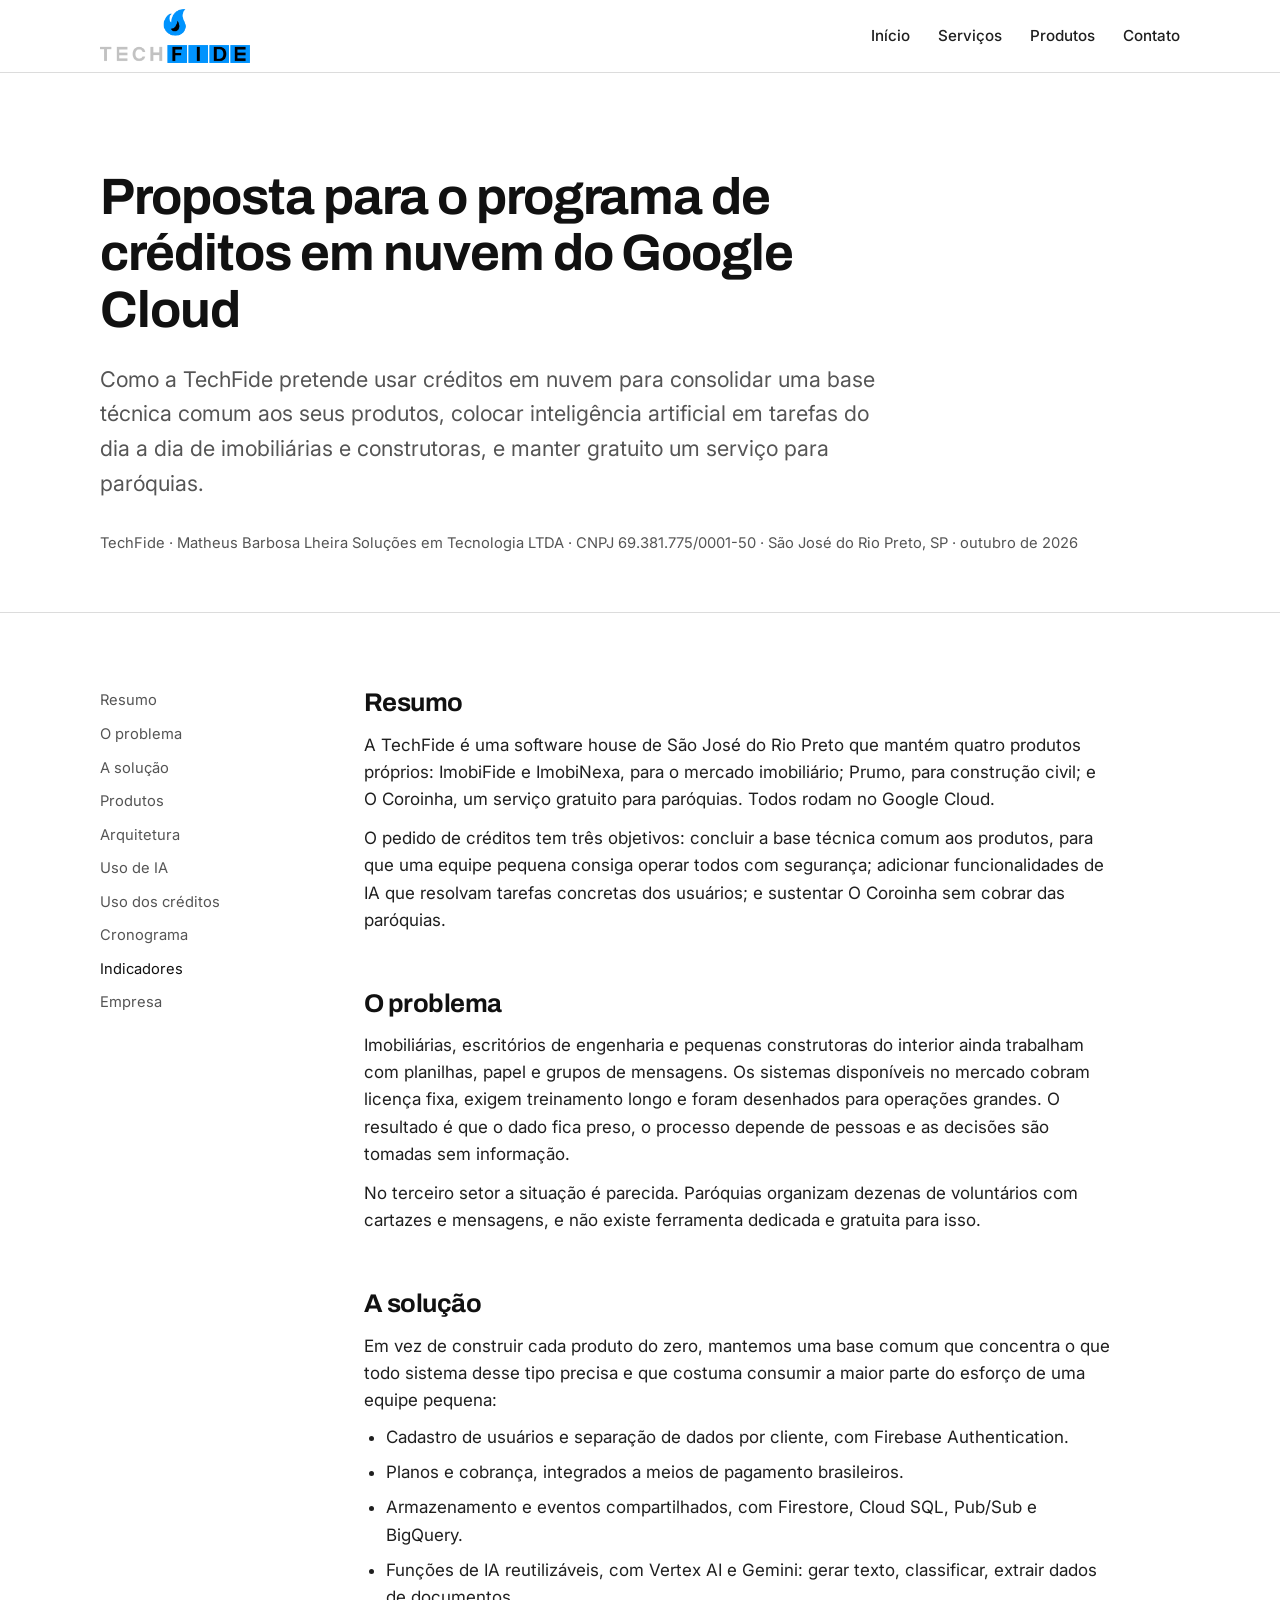
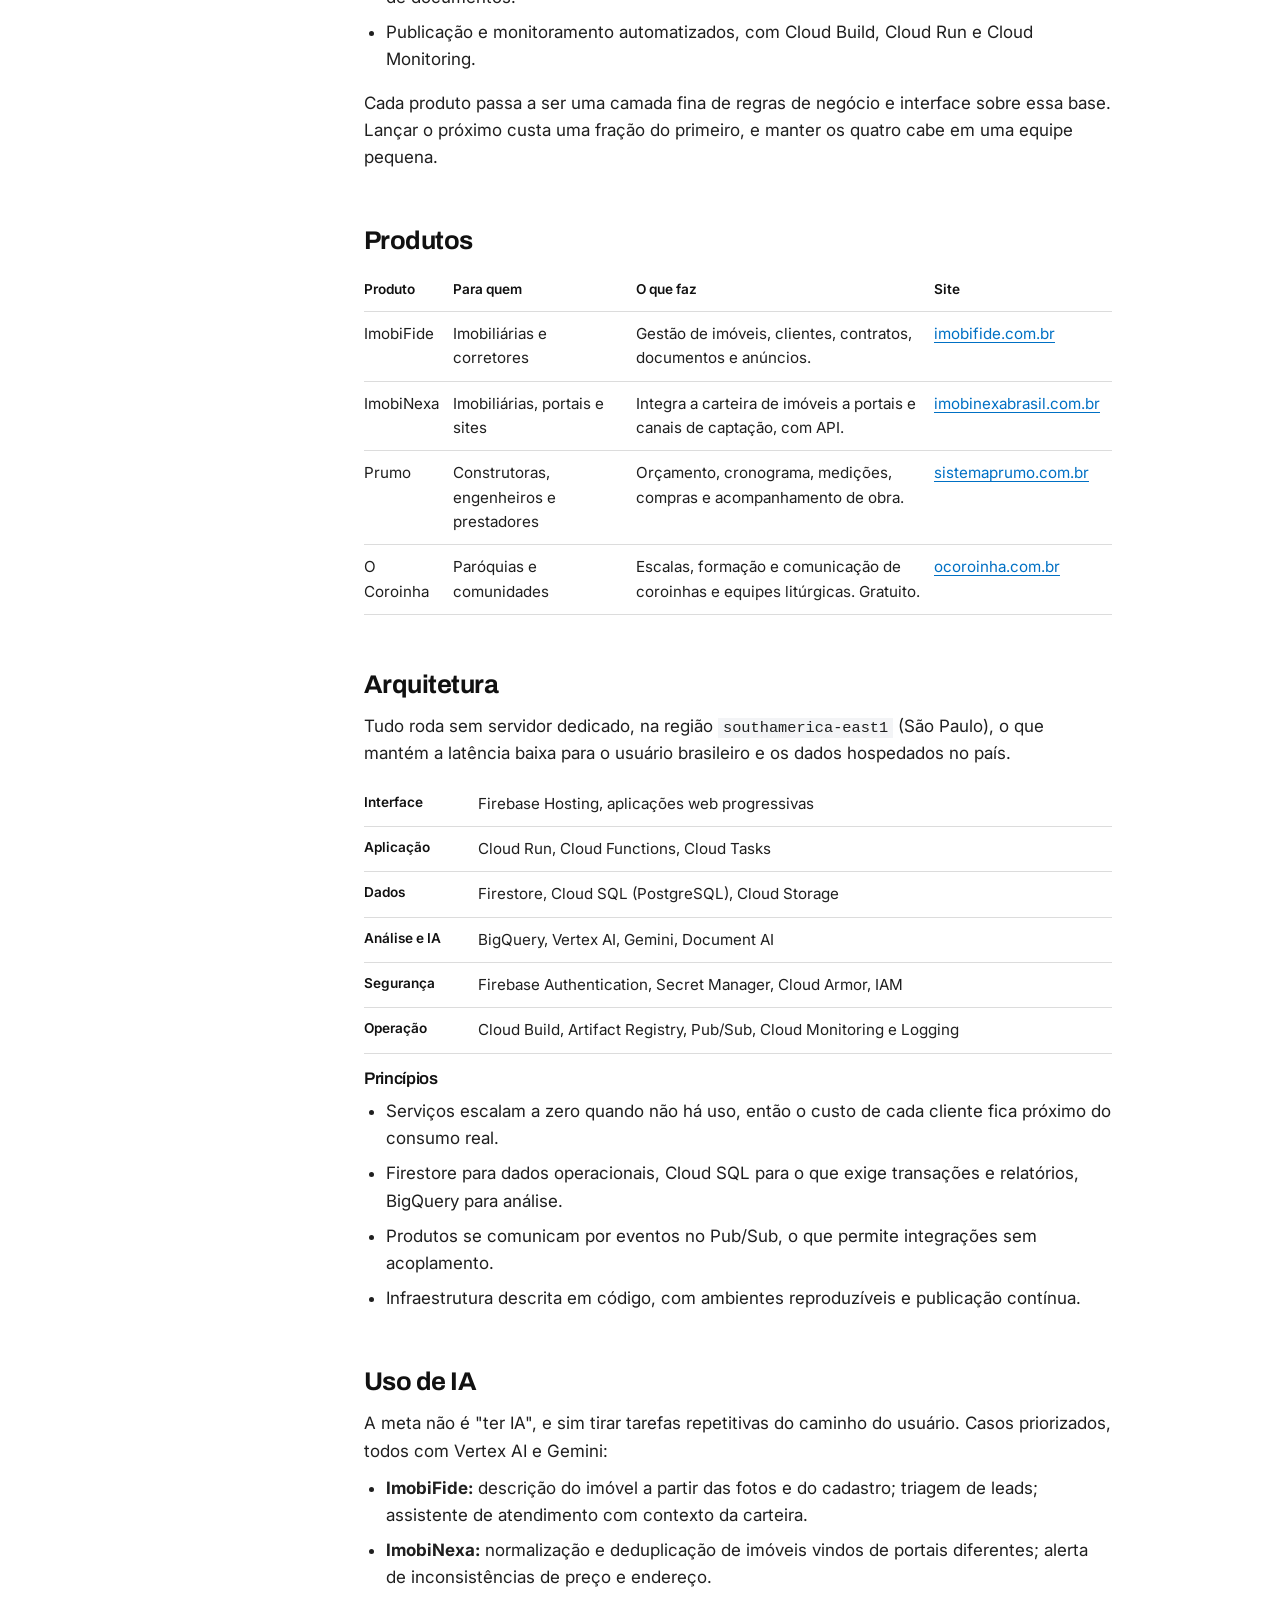
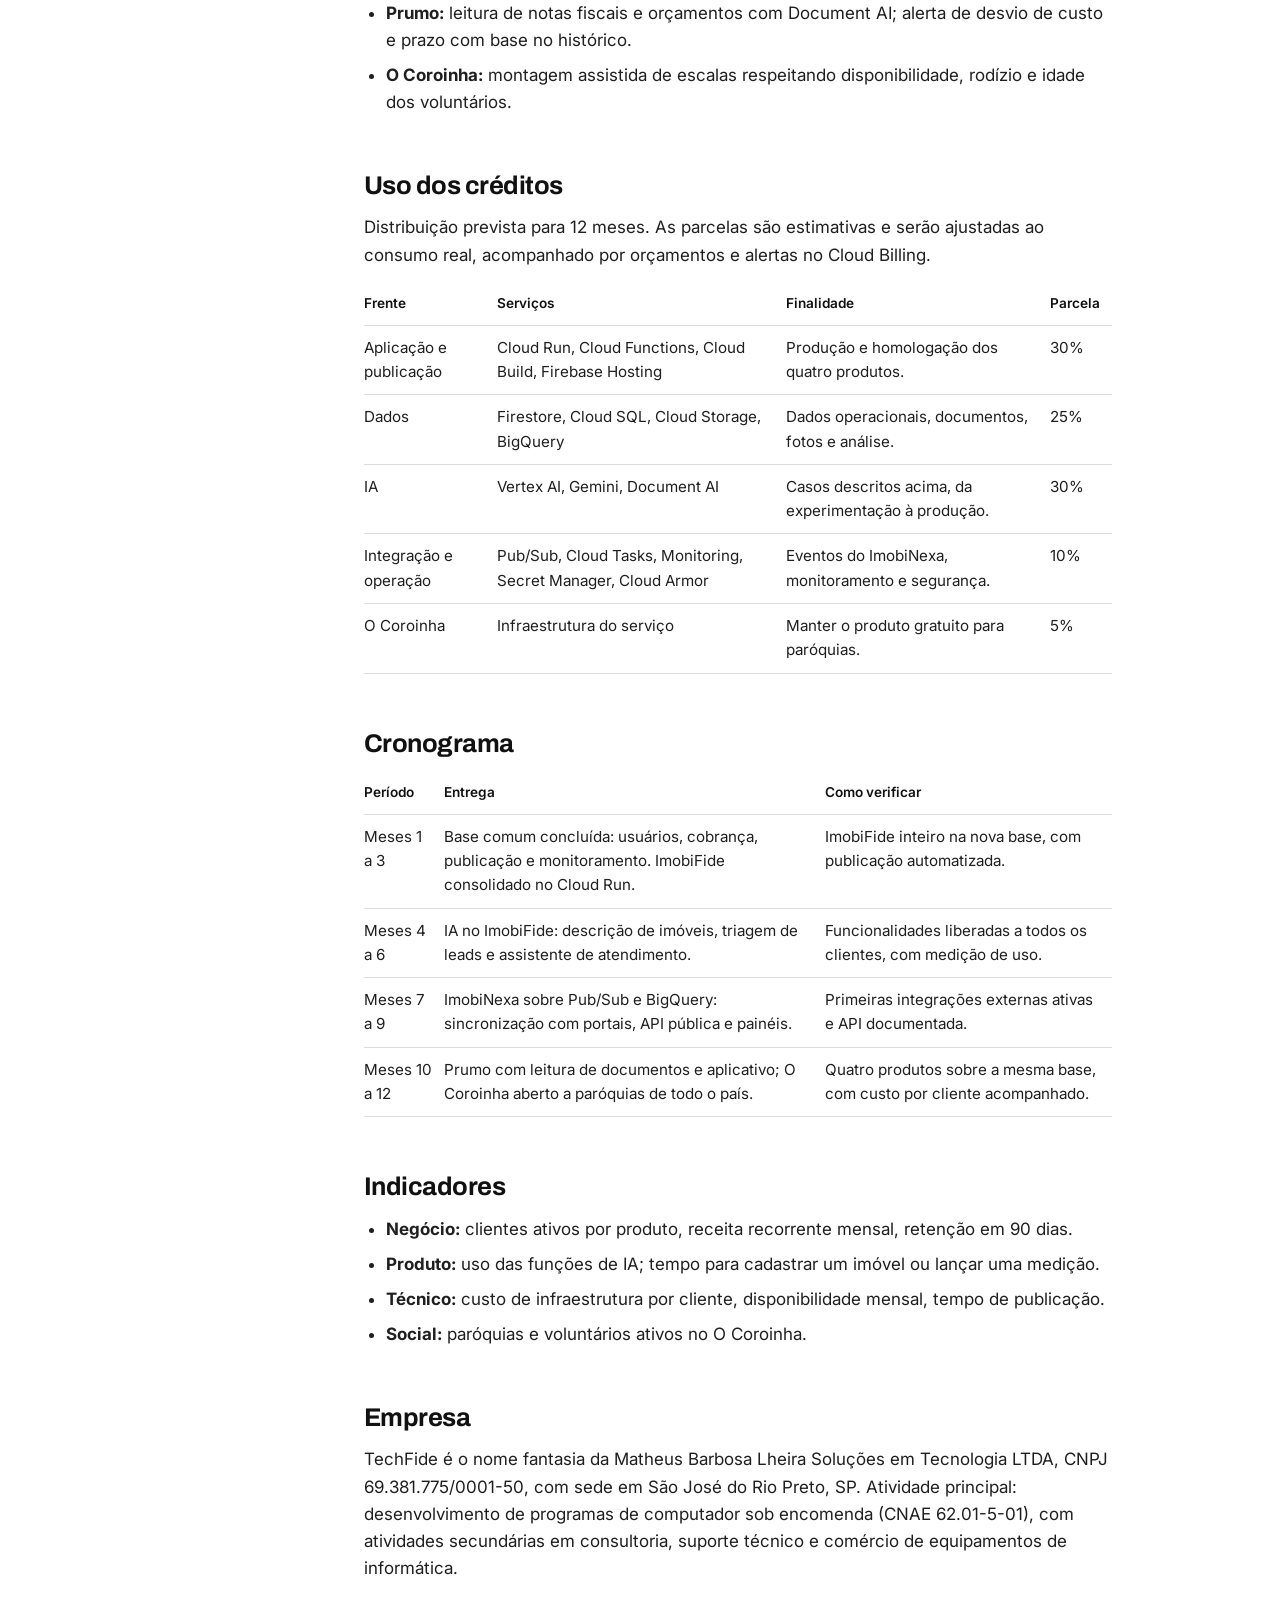
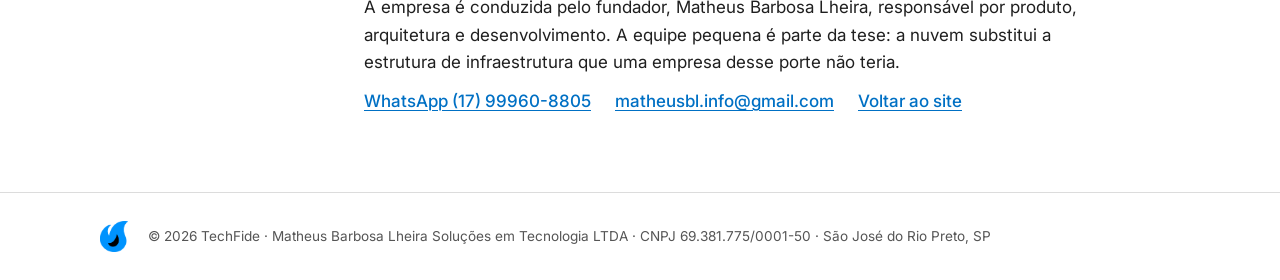
==== commit 329d690e: "Redesenha o site com visual claro e editorial Troca o tema escuro com brilhos, grade, cards e animaç" ====
--- a/proposta-cloud.html
+++ b/proposta-cloud.html
@@ -3,377 +3,290 @@
   <head>
     <meta charset="utf-8" />
     <meta name="viewport" content="width=device-width, initial-scale=1" />
-    <title>Proposta de inovação em nuvem | TechFide</title>
+    <title>Proposta para o programa de créditos em nuvem — TechFide</title>
     <meta
       name="description"
-      content="Proposta da TechFide para o programa de créditos em nuvem do Google Cloud: plataforma SaaS vertical multi-tenant, serverless e com IA aplicada para imobiliárias, construção civil e organizações sociais."
+      content="Proposta da TechFide ao programa de créditos do Google Cloud: uma base técnica comum para produtos voltados a imobiliárias, construtoras e paróquias, com uso de IA em tarefas concretas."
     />
-    <meta name="theme-color" content="#05080f" />
+    <meta name="theme-color" content="#ffffff" />
     <meta name="robots" content="index, follow" />
     <link rel="canonical" href="https://techfide.com.br/proposta-cloud.html" />
     <meta property="og:type" content="article" />
     <meta property="og:locale" content="pt_BR" />
     <meta property="og:site_name" content="TechFide" />
-    <meta property="og:title" content="Proposta de inovação em nuvem | TechFide" />
-    <meta
-      property="og:description"
-      content="Plataforma SaaS vertical multi-tenant, serverless e com IA aplicada, construída no Google Cloud."
-    />
+    <meta property="og:title" content="Proposta para o programa de créditos em nuvem — TechFide" />
     <meta property="og:url" content="https://techfide.com.br/proposta-cloud.html" />
     <meta property="og:image" content="https://techfide.com.br/assets/og-image.png" />
-    <meta name="twitter:card" content="summary_large_image" />
     <link rel="icon" href="favicon.ico" sizes="any" />
     <link rel="icon" href="assets/favicon-192.png" type="image/png" sizes="192x192" />
     <link rel="apple-touch-icon" href="assets/apple-touch-icon.png" />
     <link rel="preconnect" href="https://fonts.googleapis.com" />
     <link rel="preconnect" href="https://fonts.gstatic.com" crossorigin />
     <link
-      href="https://fonts.googleapis.com/css2?family=Sora:wght@400;500;600;700;800&family=Inter:wght@400;500;600&family=JetBrains+Mono:wght@400;500;600&display=swap"
+      href="https://fonts.googleapis.com/css2?family=Archivo:wght@500;600;700&family=Inter:wght@400;500;600&display=swap"
       rel="stylesheet"
     />
     <link rel="stylesheet" href="styles.css" />
   </head>
   <body>
     <a class="skip-link" href="#conteudo">Pular para o conteúdo</a>
-    <div class="bg-grid" aria-hidden="true"></div>
-
-    <header class="site-header" id="topo">
-      <div class="container header-inner">
-        <a class="brand" href="index.html" aria-label="TechFide, página inicial">
-          <img src="assets/logo-icon.webp" alt="" width="40" height="45" />
-          <span class="brand-name"><span class="brand-tech">TECH</span><span class="brand-fide">FIDE</span></span>
+
+    <header class="topo">
+      <div class="wrap topo-linha">
+        <a class="marca" href="index.html" aria-label="TechFide, página inicial">
+          <img src="assets/logo-full.webp" alt="TechFide" width="150" height="55" />
         </a>
-        <nav class="main-nav" aria-label="Navegação principal">
-          <ul id="menu" class="menu">
-            <li><a href="index.html">Início</a></li>
-            <li><a href="index.html#solucoes">Soluções</a></li>
-            <li><a href="index.html#portfolio">Portfólio</a></li>
-            <li><a href="index.html#inovacao">Cloud &amp; Inovação</a></li>
-            <li><a href="index.html#contato">Contato</a></li>
-          </ul>
+        <button class="menu-botao" aria-expanded="false" aria-controls="menu" aria-label="Menu">Menu</button>
+        <nav id="menu" class="menu" aria-label="Principal">
+          <a href="index.html">Início</a>
+          <a href="index.html#servicos">Serviços</a>
+          <a href="index.html#produtos">Produtos</a>
+          <a href="index.html#contato">Contato</a>
         </nav>
-        <a class="btn btn-primary btn-sm header-cta" href="index.html#contato">Falar com a TechFide</a>
-        <button class="menu-toggle" aria-expanded="false" aria-controls="menu" aria-label="Abrir menu">
-          <span></span><span></span><span></span>
-        </button>
       </div>
     </header>
-    <div class="menu-overlay" aria-hidden="true"></div>
 
     <main id="conteudo">
-      <section class="page-hero">
-        <div class="hero-glow" aria-hidden="true"></div>
-        <div class="container">
-          <p class="eyebrow"><span class="status-dot" aria-hidden="true"></span> Proposta de inovação · Google Cloud</p>
-          <h1>Uma plataforma SaaS vertical, serverless e com IA, para digitalizar negócios locais no Brasil</h1>
-          <p class="lead">
-            A TechFide pleiteia créditos em nuvem para acelerar uma família de produtos construída
-            sobre uma única base técnica no Google Cloud: ImobiFide, ImobiNexa, Prumo e O Coroinha.
-            Este documento resume problema, solução, arquitetura, plano de uso dos créditos e
-            resultados esperados.
+      <section class="doc-cabecalho">
+        <div class="wrap">
+          <h1>Proposta para o programa de créditos em nuvem do Google Cloud</h1>
+          <p class="abertura-texto">
+            Como a TechFide pretende usar créditos em nuvem para consolidar uma base técnica
+            comum aos seus produtos, colocar inteligência artificial em tarefas do dia a dia de
+            imobiliárias e construtoras, e manter gratuito um serviço para paróquias.
           </p>
-          <div class="page-meta">
-            <span>TechFide · CNPJ 69.381.775/0001-50</span>
-            <span>São José do Rio Preto, SP</span>
-            <span>Estágio: produtos em operação, escala inicial</span>
-            <span>Atualizado em outubro de 2026</span>
-          </div>
+          <p class="doc-meta">
+            TechFide · Matheus Barbosa Lheira Soluções em Tecnologia LTDA · CNPJ 69.381.775/0001-50 ·
+            São José do Rio Preto, SP · outubro de 2026
+          </p>
         </div>
       </section>
 
-      <div class="container doc">
-        <nav class="doc-nav" aria-label="Seções da proposta">
+      <div class="wrap doc">
+        <nav class="doc-indice" aria-label="Seções">
           <a href="#resumo">Resumo</a>
-          <a href="#problema">Problema</a>
-          <a href="#solucao">Solução</a>
+          <a href="#problema">O problema</a>
+          <a href="#solucao">A solução</a>
           <a href="#produtos">Produtos</a>
           <a href="#arquitetura">Arquitetura</a>
-          <a href="#ia">IA aplicada</a>
+          <a href="#ia">Uso de IA</a>
           <a href="#creditos">Uso dos créditos</a>
-          <a href="#roadmap">Roadmap</a>
-          <a href="#metricas">Métricas</a>
-          <a href="#equipe">Empresa e equipe</a>
+          <a href="#cronograma">Cronograma</a>
+          <a href="#indicadores">Indicadores</a>
+          <a href="#empresa">Empresa</a>
         </nav>
 
-        <div class="doc-body">
-          <section class="doc-section" id="resumo">
-            <h2>Resumo executivo</h2>
-            <p>
-              Pequenas e médias empresas do interior do Brasil, como imobiliárias, construtoras e
-              prestadores de serviço, ainda operam com planilhas, papel e sistemas caros desenhados
-              para grandes corporações. A TechFide constrói software vertical para esse público,
-              com preço proporcional ao uso e inteligência artificial embutida no fluxo de trabalho.
-            </p>
-            <p>
-              A estratégia técnica é uma plataforma única, multi-tenant e serverless no Google
-              Cloud, sobre a qual cada novo produto é lançado em uma fração do tempo e do custo do
-              anterior. Os créditos em nuvem permitem migrar e escalar os produtos existentes,
-              adicionar IA generativa com Vertex AI e Gemini, e abrir gratuitamente O Coroinha para
-              paróquias de todo o país.
-            </p>
-            <div class="kpi-grid">
-              <div class="kpi"><strong>4</strong><span>produtos sobre uma plataforma comum</span></div>
-              <div class="kpi"><strong>3</strong><span>verticais: imobiliário, construção e social</span></div>
-              <div class="kpi"><strong>12 meses</strong><span>horizonte do plano de uso dos créditos</span></div>
-            </div>
-          </section>
-
-          <section class="doc-section" id="problema">
+        <div class="doc-corpo">
+          <section id="resumo">
+            <h2>Resumo</h2>
+            <p>
+              A TechFide é uma software house de São José do Rio Preto que mantém quatro produtos
+              próprios: ImobiFide e ImobiNexa, para o mercado imobiliário; Prumo, para construção
+              civil; e O Coroinha, um serviço gratuito para paróquias. Todos rodam no Google Cloud.
+            </p>
+            <p>
+              O pedido de créditos tem três objetivos: concluir a base técnica comum aos produtos,
+              para que uma equipe pequena consiga operar todos com segurança; adicionar
+              funcionalidades de IA que resolvam tarefas concretas dos usuários; e sustentar O
+              Coroinha sem cobrar das paróquias.
+            </p>
+          </section>
+
+          <section id="problema">
             <h2>O problema</h2>
             <p>
-              O Brasil tem milhares de imobiliárias, escritórios de engenharia e pequenas
-              construtoras fora das capitais. A maioria convive com três dores recorrentes:
-            </p>
-            <ul class="bullets">
-              <li><strong>Dados presos.</strong> Imóveis, clientes, contratos e medições vivem em planilhas e aplicativos de mensagem, sem histórico confiável.</li>
-              <li><strong>Software inadequado.</strong> Os sistemas disponíveis cobram por licença fixa, exigem treinamento longo e foram pensados para grandes operações.</li>
-              <li><strong>Falta de inteligência.</strong> Não há automação na descrição de imóveis, na triagem de leads, na previsão de custos de obra ou no atendimento ao cliente.</li>
-            </ul>
-            <p>
-              No terceiro setor o quadro é parecido: paróquias e comunidades organizam dezenas de
-              voluntários, como coroinhas e equipes litúrgicas, com cartazes e grupos de mensagens,
-              sem nenhuma ferramenta dedicada e gratuita.
-            </p>
-          </section>
-
-          <section class="doc-section" id="solucao">
+              Imobiliárias, escritórios de engenharia e pequenas construtoras do interior ainda
+              trabalham com planilhas, papel e grupos de mensagens. Os sistemas disponíveis no
+              mercado cobram licença fixa, exigem treinamento longo e foram desenhados para
+              operações grandes. O resultado é que o dado fica preso, o processo depende de
+              pessoas e as decisões são tomadas sem informação.
+            </p>
+            <p>
+              No terceiro setor a situação é parecida. Paróquias organizam dezenas de voluntários
+              com cartazes e mensagens, e não existe ferramenta dedicada e gratuita para isso.
+            </p>
+          </section>
+
+          <section id="solucao">
             <h2>A solução</h2>
             <p>
-              Uma plataforma comum, chamada internamente de <strong>Fide Core</strong>, que concentra
-              o que todo produto SaaS precisa e que normalmente consome a maior parte do esforço de
-              uma equipe pequena:
-            </p>
-            <ul class="bullets">
-              <li><strong>Identidade e multi-tenancy</strong> com Firebase Authentication e isolamento de dados por cliente.</li>
-              <li><strong>Faturamento e planos</strong> com cobrança por uso, integrada a meios de pagamento brasileiros.</li>
-              <li><strong>Camada de dados e eventos</strong> com Firestore, Cloud SQL, Pub/Sub e BigQuery, compartilhada entre produtos.</li>
-              <li><strong>Serviços de IA</strong> com Vertex AI e Gemini, expostos como funções reutilizáveis: gerar texto, classificar, extrair dados de documentos, responder em linguagem natural.</li>
-              <li><strong>Entrega e operação</strong> com Cloud Build, Cloud Run e Cloud Monitoring, sem servidores para administrar.</li>
-            </ul>
-            <div class="callout">
-              <p>
-                Resultado: cada produto vertical passa a ser uma camada fina de regras de negócio e
-                interface sobre uma base já pronta, segura e observável. Lançar o terceiro produto
-                custa uma fração do primeiro.
-              </p>
-            </div>
-          </section>
-
-          <section class="doc-section" id="produtos">
-            <h2>Família de produtos</h2>
-            <div class="table-wrap">
+              Em vez de construir cada produto do zero, mantemos uma base comum que concentra o
+              que todo sistema desse tipo precisa e que costuma consumir a maior parte do esforço
+              de uma equipe pequena:
+            </p>
+            <ul>
+              <li>Cadastro de usuários e separação de dados por cliente, com Firebase Authentication.</li>
+              <li>Planos e cobrança, integrados a meios de pagamento brasileiros.</li>
+              <li>Armazenamento e eventos compartilhados, com Firestore, Cloud SQL, Pub/Sub e BigQuery.</li>
+              <li>Funções de IA reutilizáveis, com Vertex AI e Gemini: gerar texto, classificar, extrair dados de documentos.</li>
+              <li>Publicação e monitoramento automatizados, com Cloud Build, Cloud Run e Cloud Monitoring.</li>
+            </ul>
+            <p>
+              Cada produto passa a ser uma camada fina de regras de negócio e interface sobre essa
+              base. Lançar o próximo custa uma fração do primeiro, e manter os quatro cabe em uma
+              equipe pequena.
+            </p>
+          </section>
+
+          <section id="produtos">
+            <h2>Produtos</h2>
+            <div class="tabela">
               <table>
                 <thead>
-                  <tr><th>Produto</th><th>Público</th><th>O que resolve</th><th>Site</th></tr>
+                  <tr><th>Produto</th><th>Para quem</th><th>O que faz</th><th>Site</th></tr>
                 </thead>
                 <tbody>
                   <tr>
-                    <td><strong>ImobiFide</strong></td>
+                    <td>ImobiFide</td>
                     <td>Imobiliárias e corretores</td>
-                    <td>Gestão de imóveis, clientes, contratos, documentos e anúncios em uma única plataforma.</td>
-                    <td><a class="project-link" href="https://imobifide.com.br" target="_blank" rel="noopener noreferrer">imobifide.com.br</a></td>
-                  </tr>
-                  <tr>
-                    <td><strong>ImobiNexa</strong></td>
-                    <td>Ecossistema imobiliário</td>
-                    <td>Hub de integração e captação: conecta imóveis, portais, sites e leads a partir de uma única fonte de dados.</td>
-                    <td><a class="project-link" href="https://imobinexabrasil.com.br" target="_blank" rel="noopener noreferrer">imobinexabrasil.com.br</a></td>
-                  </tr>
-                  <tr>
-                    <td><strong>Prumo</strong></td>
+                    <td>Gestão de imóveis, clientes, contratos, documentos e anúncios.</td>
+                    <td><a href="https://imobifide.com.br" target="_blank" rel="noopener noreferrer">imobifide.com.br</a></td>
+                  </tr>
+                  <tr>
+                    <td>ImobiNexa</td>
+                    <td>Imobiliárias, portais e sites</td>
+                    <td>Integra a carteira de imóveis a portais e canais de captação, com API.</td>
+                    <td><a href="https://imobinexabrasil.com.br" target="_blank" rel="noopener noreferrer">imobinexabrasil.com.br</a></td>
+                  </tr>
+                  <tr>
+                    <td>Prumo</td>
                     <td>Construtoras, engenheiros e prestadores</td>
-                    <td>Gestão de obras e serviços: orçamento, cronograma, medições, compras e acompanhamento do canteiro.</td>
-                    <td><a class="project-link" href="https://sistemaprumo.com.br" target="_blank" rel="noopener noreferrer">sistemaprumo.com.br</a></td>
-                  </tr>
-                  <tr>
-                    <td><strong>O Coroinha</strong></td>
-                    <td>Paróquias e comunidades (sem fins lucrativos)</td>
-                    <td>Escalas, formação e comunicação de coroinhas e equipes litúrgicas, gratuito para qualquer paróquia.</td>
-                    <td><a class="project-link" href="https://ocoroinha.com.br" target="_blank" rel="noopener noreferrer">ocoroinha.com.br</a></td>
-                  </tr>
-                </tbody>
-              </table>
-            </div>
-          </section>
-
-          <section class="doc-section" id="arquitetura">
-            <h2>Arquitetura no Google Cloud</h2>
-            <p>
-              Toda a plataforma é serverless e regionalizada em <code>southamerica-east1</code>
-              (São Paulo), o que garante latência baixa para o usuário brasileiro e aderência à
-              LGPD com dados hospedados no país.
-            </p>
-            <div class="arch" aria-label="Arquitetura de referência">
-              <p class="arch-title">Arquitetura de referência · Fide Core</p>
-              <div class="arch-row">
-                <span class="arch-label">Front-end</span>
-                <div class="arch-nodes"><span>Firebase Hosting</span><span>PWA</span><span>Flutter / Web</span><span>Cloud CDN</span></div>
-              </div>
-              <div class="arch-row">
-                <span class="arch-label">Aplicação</span>
-                <div class="arch-nodes"><span>Cloud Run</span><span>API Gateway</span><span>Cloud Functions</span><span>Cloud Tasks</span></div>
-              </div>
-              <div class="arch-row">
-                <span class="arch-label">Dados</span>
-                <div class="arch-nodes"><span>Firestore</span><span>Cloud SQL (PostgreSQL)</span><span>Cloud Storage</span><span>Memorystore</span></div>
-              </div>
-              <div class="arch-row">
-                <span class="arch-label">Inteligência</span>
-                <div class="arch-nodes"><span>Vertex AI</span><span>Gemini</span><span>Document AI</span><span>BigQuery</span></div>
-              </div>
-              <div class="arch-row">
-                <span class="arch-label">Segurança</span>
-                <div class="arch-nodes"><span>Firebase Auth / Identity Platform</span><span>Secret Manager</span><span>Cloud Armor</span><span>IAM</span></div>
-              </div>
-              <div class="arch-row">
-                <span class="arch-label">Operação</span>
-                <div class="arch-nodes"><span>Cloud Build</span><span>Artifact Registry</span><span>Pub/Sub</span><span>Cloud Monitoring / Logging</span></div>
-              </div>
+                    <td>Orçamento, cronograma, medições, compras e acompanhamento de obra.</td>
+                    <td><a href="https://sistemaprumo.com.br" target="_blank" rel="noopener noreferrer">sistemaprumo.com.br</a></td>
+                  </tr>
+                  <tr>
+                    <td>O Coroinha</td>
+                    <td>Paróquias e comunidades</td>
+                    <td>Escalas, formação e comunicação de coroinhas e equipes litúrgicas. Gratuito.</td>
+                    <td><a href="https://ocoroinha.com.br" target="_blank" rel="noopener noreferrer">ocoroinha.com.br</a></td>
+                  </tr>
+                </tbody>
+              </table>
+            </div>
+          </section>
+
+          <section id="arquitetura">
+            <h2>Arquitetura</h2>
+            <p>
+              Tudo roda sem servidor dedicado, na região <code>southamerica-east1</code> (São
+              Paulo), o que mantém a latência baixa para o usuário brasileiro e os dados
+              hospedados no país.
+            </p>
+            <div class="tabela">
+              <table>
+                <tbody>
+                  <tr><th>Interface</th><td>Firebase Hosting, aplicações web progressivas</td></tr>
+                  <tr><th>Aplicação</th><td>Cloud Run, Cloud Functions, Cloud Tasks</td></tr>
+                  <tr><th>Dados</th><td>Firestore, Cloud SQL (PostgreSQL), Cloud Storage</td></tr>
+                  <tr><th>Análise e IA</th><td>BigQuery, Vertex AI, Gemini, Document AI</td></tr>
+                  <tr><th>Segurança</th><td>Firebase Authentication, Secret Manager, Cloud Armor, IAM</td></tr>
+                  <tr><th>Operação</th><td>Cloud Build, Artifact Registry, Pub/Sub, Cloud Monitoring e Logging</td></tr>
+                </tbody>
+              </table>
             </div>
             <h3>Princípios</h3>
-            <ul class="bullets">
-              <li><strong>Escala a zero.</strong> Serviços no Cloud Run só consomem recursos quando há tráfego, o que mantém o custo de cada tenant próximo do uso real.</li>
-              <li><strong>Um banco por domínio, não por produto.</strong> Firestore para dados operacionais em tempo real, Cloud SQL para o que exige transações e relatórios relacionais, BigQuery para análise.</li>
-              <li><strong>Eventos como contrato.</strong> Produtos conversam por Pub/Sub, o que permite integrações (ImobiNexa) sem acoplamento.</li>
-              <li><strong>Infraestrutura como código.</strong> Ambientes reproduzíveis com Terraform e deploy contínuo via Cloud Build.</li>
-            </ul>
-          </section>
-
-          <section class="doc-section" id="ia">
-            <h2>IA aplicada ao fluxo de trabalho</h2>
-            <p>
-              O objetivo não é "ter IA", e sim retirar tarefas repetitivas do dia a dia do usuário
-              final. Casos de uso priorizados, todos sobre Vertex AI e Gemini:
-            </p>
-            <ul class="bullets">
-              <li><strong>ImobiFide:</strong> descrição automática de imóveis a partir de fotos e dados cadastrais; triagem e qualificação de leads; assistente de atendimento com contexto da carteira.</li>
-              <li><strong>ImobiNexa:</strong> normalização e deduplicação de imóveis vindos de portais diferentes; detecção de inconsistências de preço e localização.</li>
-              <li><strong>Prumo:</strong> extração de dados de notas fiscais e orçamentos com Document AI; alertas de desvio de custo e prazo com base no histórico.</li>
-              <li><strong>O Coroinha:</strong> montagem assistida de escalas respeitando disponibilidade, rodízio e faixa etária dos voluntários.</li>
-            </ul>
-          </section>
-
-          <section class="doc-section" id="creditos">
-            <h2>Plano de uso dos créditos</h2>
-            <p>
-              Distribuição estimada dos créditos ao longo de 12 meses. Os valores são proporções do
-              total pleiteado e serão ajustados conforme o consumo real, acompanhado em Cloud
-              Billing com orçamentos e alertas por projeto.
-            </p>
-            <div class="table-wrap">
+            <ul>
+              <li>Serviços escalam a zero quando não há uso, então o custo de cada cliente fica próximo do consumo real.</li>
+              <li>Firestore para dados operacionais, Cloud SQL para o que exige transações e relatórios, BigQuery para análise.</li>
+              <li>Produtos se comunicam por eventos no Pub/Sub, o que permite integrações sem acoplamento.</li>
+              <li>Infraestrutura descrita em código, com ambientes reproduzíveis e publicação contínua.</li>
+            </ul>
+          </section>
+
+          <section id="ia">
+            <h2>Uso de IA</h2>
+            <p>
+              A meta não é "ter IA", e sim tirar tarefas repetitivas do caminho do usuário. Casos
+              priorizados, todos com Vertex AI e Gemini:
+            </p>
+            <ul>
+              <li><strong>ImobiFide:</strong> descrição do imóvel a partir das fotos e do cadastro; triagem de leads; assistente de atendimento com contexto da carteira.</li>
+              <li><strong>ImobiNexa:</strong> normalização e deduplicação de imóveis vindos de portais diferentes; alerta de inconsistências de preço e endereço.</li>
+              <li><strong>Prumo:</strong> leitura de notas fiscais e orçamentos com Document AI; alerta de desvio de custo e prazo com base no histórico.</li>
+              <li><strong>O Coroinha:</strong> montagem assistida de escalas respeitando disponibilidade, rodízio e idade dos voluntários.</li>
+            </ul>
+          </section>
+
+          <section id="creditos">
+            <h2>Uso dos créditos</h2>
+            <p>
+              Distribuição prevista para 12 meses. As parcelas são estimativas e serão ajustadas
+              ao consumo real, acompanhado por orçamentos e alertas no Cloud Billing.
+            </p>
+            <div class="tabela">
               <table>
                 <thead>
                   <tr><th>Frente</th><th>Serviços</th><th>Finalidade</th><th>Parcela</th></tr>
                 </thead>
                 <tbody>
-                  <tr>
-                    <td><strong>Computação e entrega</strong></td>
-                    <td>Cloud Run, Cloud Functions, Cloud Build, Firebase Hosting</td>
-                    <td>Operar os quatro produtos em produção, ambientes de homologação e CI/CD.</td>
-                    <td>30%</td>
-                  </tr>
-                  <tr>
-                    <td><strong>Dados</strong></td>
-                    <td>Firestore, Cloud SQL, Cloud Storage, BigQuery</td>
-                    <td>Armazenamento operacional, documentos e fotos, camada analítica compartilhada.</td>
-                    <td>25%</td>
-                  </tr>
-                  <tr>
-                    <td><strong>Inteligência artificial</strong></td>
-                    <td>Vertex AI, Gemini, Document AI</td>
-                    <td>Casos de uso descritos acima, da experimentação à produção.</td>
-                    <td>30%</td>
-                  </tr>
-                  <tr>
-                    <td><strong>Integração e operação</strong></td>
-                    <td>Pub/Sub, Cloud Tasks, Monitoring, Logging, Secret Manager, Cloud Armor</td>
-                    <td>Barramento de eventos do ImobiNexa, observabilidade e segurança.</td>
-                    <td>10%</td>
-                  </tr>
-                  <tr>
-                    <td><strong>Impacto social</strong></td>
-                    <td>Infraestrutura do O Coroinha</td>
-                    <td>Manter o produto gratuito e aberto a paróquias de todo o Brasil.</td>
-                    <td>5%</td>
-                  </tr>
-                </tbody>
-              </table>
-            </div>
-          </section>
-
-          <section class="doc-section" id="roadmap">
-            <h2>Roadmap de 12 meses</h2>
-            <div class="table-wrap">
+                  <tr><td>Aplicação e publicação</td><td>Cloud Run, Cloud Functions, Cloud Build, Firebase Hosting</td><td>Produção e homologação dos quatro produtos.</td><td>30%</td></tr>
+                  <tr><td>Dados</td><td>Firestore, Cloud SQL, Cloud Storage, BigQuery</td><td>Dados operacionais, documentos, fotos e análise.</td><td>25%</td></tr>
+                  <tr><td>IA</td><td>Vertex AI, Gemini, Document AI</td><td>Casos descritos acima, da experimentação à produção.</td><td>30%</td></tr>
+                  <tr><td>Integração e operação</td><td>Pub/Sub, Cloud Tasks, Monitoring, Secret Manager, Cloud Armor</td><td>Eventos do ImobiNexa, monitoramento e segurança.</td><td>10%</td></tr>
+                  <tr><td>O Coroinha</td><td>Infraestrutura do serviço</td><td>Manter o produto gratuito para paróquias.</td><td>5%</td></tr>
+                </tbody>
+              </table>
+            </div>
+          </section>
+
+          <section id="cronograma">
+            <h2>Cronograma</h2>
+            <div class="tabela">
               <table>
                 <thead>
-                  <tr><th>Período</th><th>Entrega</th><th>Marco verificável</th></tr>
+                  <tr><th>Período</th><th>Entrega</th><th>Como verificar</th></tr>
                 </thead>
                 <tbody>
-                  <tr>
-                    <td><strong>Meses 1 a 3</strong></td>
-                    <td>Fide Core: multi-tenant, autenticação, faturamento, CI/CD e observabilidade. ImobiFide consolidado no Cloud Run.</td>
-                    <td>ImobiFide 100% na nova plataforma, com deploy automatizado e painéis de monitoramento.</td>
-                  </tr>
-                  <tr>
-                    <td><strong>Meses 4 a 6</strong></td>
-                    <td>IA no ImobiFide: descrição de imóveis, triagem de leads e assistente de atendimento com Gemini.</td>
-                    <td>Funcionalidades de IA disponíveis a todos os clientes, com métricas de adoção.</td>
-                  </tr>
-                  <tr>
-                    <td><strong>Meses 7 a 9</strong></td>
-                    <td>ImobiNexa sobre Pub/Sub e BigQuery: sincronização de portais, APIs públicas e painéis.</td>
-                    <td>Primeiras integrações externas ativas e API documentada.</td>
-                  </tr>
-                  <tr>
-                    <td><strong>Meses 10 a 12</strong></td>
-                    <td>Prumo com Document AI e app mobile; O Coroinha aberto nacionalmente; expansão comercial regional.</td>
-                    <td>Quatro produtos operando sobre o Fide Core, com custo por tenant monitorado.</td>
-                  </tr>
-                </tbody>
-              </table>
-            </div>
-          </section>
-
-          <section class="doc-section" id="metricas">
-            <h2>Métricas de acompanhamento</h2>
-            <p>Indicadores que serão reportados ao longo do programa:</p>
-            <ul class="bullets">
-              <li><strong>Negócio:</strong> número de tenants ativos por produto, receita recorrente mensal, retenção em 90 dias.</li>
-              <li><strong>Produto:</strong> adoção das funcionalidades de IA, tempo médio para cadastrar um imóvel ou lançar uma medição de obra.</li>
-              <li><strong>Técnica:</strong> custo de infraestrutura por tenant, disponibilidade mensal, tempo de deploy, latência p95 das APIs.</li>
+                  <tr><td>Meses 1 a 3</td><td>Base comum concluída: usuários, cobrança, publicação e monitoramento. ImobiFide consolidado no Cloud Run.</td><td>ImobiFide inteiro na nova base, com publicação automatizada.</td></tr>
+                  <tr><td>Meses 4 a 6</td><td>IA no ImobiFide: descrição de imóveis, triagem de leads e assistente de atendimento.</td><td>Funcionalidades liberadas a todos os clientes, com medição de uso.</td></tr>
+                  <tr><td>Meses 7 a 9</td><td>ImobiNexa sobre Pub/Sub e BigQuery: sincronização com portais, API pública e painéis.</td><td>Primeiras integrações externas ativas e API documentada.</td></tr>
+                  <tr><td>Meses 10 a 12</td><td>Prumo com leitura de documentos e aplicativo; O Coroinha aberto a paróquias de todo o país.</td><td>Quatro produtos sobre a mesma base, com custo por cliente acompanhado.</td></tr>
+                </tbody>
+              </table>
+            </div>
+          </section>
+
+          <section id="indicadores">
+            <h2>Indicadores</h2>
+            <ul>
+              <li><strong>Negócio:</strong> clientes ativos por produto, receita recorrente mensal, retenção em 90 dias.</li>
+              <li><strong>Produto:</strong> uso das funções de IA; tempo para cadastrar um imóvel ou lançar uma medição.</li>
+              <li><strong>Técnico:</strong> custo de infraestrutura por cliente, disponibilidade mensal, tempo de publicação.</li>
               <li><strong>Social:</strong> paróquias e voluntários ativos no O Coroinha.</li>
             </ul>
           </section>
 
-          <section class="doc-section" id="equipe">
-            <h2>Empresa e equipe</h2>
-            <p>
-              A TechFide é a marca da <strong>Matheus Barbosa Lheira Soluções em Tecnologia LTDA</strong>,
-              CNPJ 69.381.775/0001-50, sociedade empresária limitada com sede em São José do Rio
-              Preto, SP. Atividade principal: desenvolvimento de programas de computador sob
-              encomenda (CNAE 62.01-5-01), com atividades secundárias em consultoria, suporte
-              técnico e comércio de equipamentos de informática.
-            </p>
-            <p>
-              A empresa é conduzida por seu fundador, Matheus Barbosa Lheira, responsável por
-              produto, arquitetura e desenvolvimento, com rede de parceiros para design e
-              comercial. A operação enxuta é parte da tese: a nuvem substitui a equipe de
-              infraestrutura que uma empresa desse porte não teria.
-            </p>
-            <div class="doc-actions">
-              <a class="btn btn-primary" href="https://wa.me/5517999608805?text=Ol%C3%A1%2C%20TechFide!%20Vi%20a%20proposta%20de%20inova%C3%A7%C3%A3o%20em%20nuvem." target="_blank" rel="noopener noreferrer">Falar com o fundador</a>
-              <a class="btn btn-ghost" href="mailto:matheusbl.info@gmail.com?subject=Proposta%20de%20inova%C3%A7%C3%A3o%20em%20nuvem">Enviar e-mail</a>
-              <a class="btn btn-ghost" href="index.html">Voltar ao site</a>
-            </div>
+          <section id="empresa">
+            <h2>Empresa</h2>
+            <p>
+              TechFide é o nome fantasia da Matheus Barbosa Lheira Soluções em Tecnologia LTDA,
+              CNPJ 69.381.775/0001-50, com sede em São José do Rio Preto, SP. Atividade principal:
+              desenvolvimento de programas de computador sob encomenda (CNAE 62.01-5-01), com
+              atividades secundárias em consultoria, suporte técnico e comércio de equipamentos de
+              informática.
+            </p>
+            <p>
+              A empresa é conduzida pelo fundador, Matheus Barbosa Lheira, responsável por produto,
+              arquitetura e desenvolvimento. A equipe pequena é parte da tese: a nuvem substitui a
+              estrutura de infraestrutura que uma empresa desse porte não teria.
+            </p>
+            <p class="doc-acoes">
+              <a href="https://wa.me/5517999608805?text=Ol%C3%A1%2C%20TechFide.%20Vi%20a%20proposta%20de%20inova%C3%A7%C3%A3o%20em%20nuvem." target="_blank" rel="noopener noreferrer">WhatsApp (17) 99960-8805</a>
+              <a href="mailto:matheusbl.info@gmail.com?subject=Proposta%20de%20inova%C3%A7%C3%A3o%20em%20nuvem">matheusbl.info@gmail.com</a>
+              <a href="index.html">Voltar ao site</a>
+            </p>
           </section>
         </div>
       </div>
     </main>
 
-    <footer class="site-footer">
-      <div class="container footer-bottom">
-        <small>© <span id="year">2026</span> TechFide · Matheus Barbosa Lheira Soluções em Tecnologia LTDA · CNPJ 69.381.775/0001-50</small>
-        <small>Google Cloud, Firebase, Vertex AI e Gemini são marcas da Google LLC.</small>
+    <footer class="rodape">
+      <div class="wrap rodape-linha">
+        <img src="assets/logo-icon.webp" alt="" width="28" height="31" loading="lazy" />
+        <p>
+          © <span id="ano">2026</span> TechFide · Matheus Barbosa Lheira Soluções em Tecnologia LTDA ·
+          CNPJ 69.381.775/0001-50 · São José do Rio Preto, SP
+        </p>
       </div>
     </footer>
 
--- a/styles.css
+++ b/styles.css
@@ -1,32 +1,19 @@
-/* ==========================================================================
-   TechFide — design tokens
-   Paleta extraída do logotipo: azul #0093FE, preto #000000, cinza #C2C2C2
-   ========================================================================== */
+/* TechFide — folha de estilos
+   Cores do logotipo: azul #0093FE, preto, cinza #C2C2C2 */
+
 :root {
-  --blue: #0093fe;
-  --blue-strong: #007be0;
-  --blue-soft: rgba(0, 147, 254, 0.14);
-  --blue-glow: rgba(0, 147, 254, 0.45);
-  --black: #000000;
-  --bg: #05080f;
-  --bg-alt: #080d18;
-  --surface: #0c1320;
-  --surface-2: #111a2a;
-  --line: rgba(255, 255, 255, 0.08);
-  --line-strong: rgba(255, 255, 255, 0.16);
-  --white: #ffffff;
-  --gray: #c2c2c2;
-  --muted: #8d97a8;
-  --text: #e8ecf3;
-  --whatsapp: #25d366;
-  --radius: 18px;
-  --radius-sm: 12px;
-  --font-head: "Sora", "Inter", system-ui, sans-serif;
-  --font-body: "Inter", system-ui, -apple-system, "Segoe UI", sans-serif;
-  --font-mono: "JetBrains Mono", ui-monospace, SFMono-Regular, Menlo, monospace;
-  --shadow: 0 24px 60px rgba(0, 0, 0, 0.45);
-  --shadow-blue: 0 16px 40px rgba(0, 147, 254, 0.28);
-  --header-h: 76px;
+  --azul: #0093fe;
+  --azul-escuro: #0070c4;
+  --preto: #111111;
+  --texto: #1f1f1f;
+  --texto-suave: #555555;
+  --cinza: #c2c2c2;
+  --cinza-claro: #f3f4f6;
+  --linha: #dcdcdc;
+  --branco: #ffffff;
+  --titulo: "Archivo", "Inter", system-ui, sans-serif;
+  --corpo: "Inter", system-ui, -apple-system, "Segoe UI", sans-serif;
+  --largura: 1080px;
 }
 
 * {
@@ -36,23 +23,16 @@
 }
 
 html {
-  scroll-behavior: smooth;
-  scroll-padding-top: calc(var(--header-h) + 12px);
-  overflow-x: clip;
+  scroll-padding-top: 88px;
 }
 
 body {
-  font-family: var(--font-body);
-  color: var(--text);
-  background: var(--bg);
-  line-height: 1.65;
-  overflow-x: hidden;
+  font-family: var(--corpo);
+  color: var(--texto);
+  background: var(--branco);
+  line-height: 1.6;
+  font-size: 1.0625rem;
   -webkit-font-smoothing: antialiased;
-}
-
-a {
-  color: inherit;
-  text-decoration: none;
 }
 
 img {
@@ -61,6 +41,17 @@
   display: block;
 }
 
+a {
+  color: var(--azul-escuro);
+  text-decoration: underline;
+  text-decoration-thickness: 1px;
+  text-underline-offset: 3px;
+}
+
+a:hover {
+  color: var(--azul);
+}
+
 ul,
 ol {
   list-style: none;
@@ -68,60 +59,39 @@
 
 h1,
 h2,
-h3,
-h4 {
-  font-family: var(--font-head);
-  color: var(--white);
-  line-height: 1.15;
+h3 {
+  font-family: var(--titulo);
+  color: var(--preto);
+  line-height: 1.1;
+  letter-spacing: -0.02em;
+}
+
+h2 {
+  font-size: clamp(1.7rem, 3vw, 2.3rem);
   font-weight: 700;
-  letter-spacing: -0.015em;
-}
-
-h2 {
-  font-size: clamp(1.9rem, 3.4vw, 2.8rem);
 }
 
 h3 {
   font-size: 1.2rem;
+  font-weight: 600;
 }
 
 p {
-  color: var(--gray);
-}
-
-.container {
-  width: min(1200px, calc(100% - 32px));
+  color: var(--texto);
+}
+
+.wrap {
+  width: min(var(--largura), calc(100% - 40px));
   margin: 0 auto;
-  position: relative;
-  z-index: 1;
-}
-
-.accent {
-  color: var(--blue);
-}
-
-/* background grid */
-.bg-grid {
-  position: fixed;
-  inset: 0;
-  z-index: 0;
-  pointer-events: none;
-  background-image:
-    linear-gradient(rgba(255, 255, 255, 0.035) 1px, transparent 1px),
-    linear-gradient(90deg, rgba(255, 255, 255, 0.035) 1px, transparent 1px);
-  background-size: 48px 48px;
-  mask-image: radial-gradient(ellipse 80% 60% at 50% 0%, #000 20%, transparent 80%);
-  -webkit-mask-image: radial-gradient(ellipse 80% 60% at 50% 0%, #000 20%, transparent 80%);
 }
 
 .skip-link {
   position: absolute;
   left: -999px;
   top: 0;
-  background: var(--blue);
-  color: var(--white);
+  background: var(--preto);
+  color: var(--branco);
   padding: 8px 16px;
-  border-radius: 999px;
   z-index: 1000;
 }
 
@@ -130,1562 +100,620 @@
   top: 16px;
 }
 
-/* ==========================================================================
-   Header
-   ========================================================================== */
-.site-header {
+/* Topo -------------------------------------------------------------- */
+
+.topo {
   position: sticky;
   top: 0;
-  z-index: 100;
-  background: rgba(5, 8, 15, 0.78);
-  backdrop-filter: blur(14px);
-  -webkit-backdrop-filter: blur(14px);
-  border-bottom: 1px solid var(--line);
-}
-
-.header-inner {
+  z-index: 50;
+  background: var(--branco);
+  border-bottom: 1px solid var(--linha);
+}
+
+.topo-linha {
   display: flex;
   align-items: center;
+  justify-content: space-between;
   gap: 24px;
-  min-height: var(--header-h);
-}
-
-.brand {
-  display: inline-flex;
-  align-items: center;
-  gap: 10px;
-}
-
-.brand img {
-  width: 40px;
-  height: auto;
-}
-
-.brand-name {
-  font-family: var(--font-head);
-  font-weight: 800;
-  letter-spacing: 0.18em;
-  font-size: 1.05rem;
-  display: inline-flex;
-}
-
-.brand-tech {
-  color: var(--gray);
-}
-
-.brand-fide {
-  color: var(--white);
-  background: var(--blue);
-  padding: 0 6px;
-  margin-left: 4px;
-  border-radius: 4px;
-  letter-spacing: 0.14em;
-}
-
-.main-nav {
-  margin-left: auto;
+  min-height: 72px;
+}
+
+.marca img {
+  width: 150px;
 }
 
 .menu {
   display: flex;
-  gap: 26px;
-  align-items: center;
+  gap: 28px;
+}
+
+.menu a {
+  color: var(--texto);
+  text-decoration: none;
   font-weight: 500;
   font-size: 0.95rem;
-  color: var(--gray);
-}
-
-.menu a {
-  position: relative;
-  padding: 6px 0;
-  transition: color 0.2s ease;
-}
-
-.menu a::after {
-  content: "";
-  position: absolute;
-  left: 0;
-  bottom: 0;
-  width: 0;
-  height: 2px;
-  border-radius: 999px;
-  background: var(--blue);
-  transition: width 0.25s ease;
 }
 
 .menu a:hover,
-.menu a:focus-visible,
-.menu a.active {
-  color: var(--white);
-}
-
-.menu a:hover::after,
-.menu a:focus-visible::after,
-.menu a.active::after {
-  width: 100%;
-}
-
-.menu-toggle {
+.menu a.ativo {
+  color: var(--azul-escuro);
+}
+
+.menu-botao {
   display: none;
-  width: 44px;
-  height: 44px;
-  border-radius: 12px;
-  border: 1px solid var(--line-strong);
-  background: var(--surface);
+  font: inherit;
+  font-weight: 500;
+  background: none;
+  border: 1px solid var(--linha);
+  padding: 8px 14px;
   cursor: pointer;
-  padding: 10px;
-  flex-direction: column;
-  justify-content: center;
-  gap: 5px;
-}
-
-.menu-toggle span {
-  display: block;
-  width: 20px;
-  height: 2px;
-  border-radius: 999px;
-  background: var(--white);
-  transition: transform 0.25s ease, opacity 0.25s ease;
-}
-
-.menu-toggle[aria-expanded="true"] span:nth-child(1) {
-  transform: translateY(7px) rotate(45deg);
-}
-
-.menu-toggle[aria-expanded="true"] span:nth-child(2) {
-  opacity: 0;
-}
-
-.menu-toggle[aria-expanded="true"] span:nth-child(3) {
-  transform: translateY(-7px) rotate(-45deg);
-}
-
-.menu-overlay {
-  position: fixed;
-  inset: 0;
-  background: rgba(0, 0, 0, 0.6);
-  opacity: 0;
-  pointer-events: none;
-  transition: opacity 0.2s ease;
-  z-index: 90;
-}
-
-.menu-overlay.open {
-  opacity: 1;
-  pointer-events: auto;
-}
-
-/* ==========================================================================
-   Buttons
-   ========================================================================== */
-.btn {
-  display: inline-flex;
+  color: var(--texto);
+}
+
+/* Abertura ---------------------------------------------------------- */
+
+.abertura {
+  padding: clamp(64px, 10vw, 128px) 0 clamp(48px, 7vw, 96px);
+}
+
+.abertura-grade {
+  display: grid;
+  grid-template-columns: minmax(0, 1fr) auto;
+  gap: 48px;
   align-items: center;
-  justify-content: center;
-  gap: 8px;
-  padding: 14px 26px;
-  border-radius: 999px;
-  border: 1px solid transparent;
-  font-family: var(--font-head);
-  font-weight: 600;
-  font-size: 0.95rem;
-  cursor: pointer;
-  transition: transform 0.2s ease, box-shadow 0.2s ease, background 0.2s ease, border-color 0.2s ease;
-  white-space: nowrap;
-}
-
-.btn-primary {
-  background: var(--blue);
-  color: var(--white);
-  box-shadow: var(--shadow-blue);
-}
-
-.btn-primary:hover {
-  background: var(--blue-strong);
-  transform: translateY(-2px);
-  box-shadow: 0 20px 48px rgba(0, 147, 254, 0.38);
-}
-
-.btn-ghost {
-  border-color: var(--line-strong);
-  color: var(--white);
-  background: rgba(255, 255, 255, 0.03);
-}
-
-.btn-ghost:hover {
-  border-color: var(--blue);
-  background: var(--blue-soft);
-  transform: translateY(-2px);
-}
-
-.btn-sm {
-  padding: 10px 18px;
-  font-size: 0.88rem;
-}
-
-.btn-block {
-  width: 100%;
-}
-
-.btn:active {
-  transform: translateY(0) scale(0.99);
-}
-
-/* ==========================================================================
-   Hero
-   ========================================================================== */
-.hero {
-  position: relative;
-  padding: clamp(72px, 10vw, 128px) 0 clamp(56px, 7vw, 96px);
-  overflow: hidden;
-}
-
-.hero-glow {
-  position: absolute;
-  top: -220px;
-  left: 50%;
-  transform: translateX(-50%);
-  width: 900px;
-  height: 600px;
-  background: radial-gradient(circle, rgba(0, 147, 254, 0.28) 0%, transparent 60%);
-  filter: blur(40px);
-  pointer-events: none;
-}
-
-.hero-grid {
-  display: grid;
-  grid-template-columns: minmax(0, 1.1fr) minmax(0, 0.9fr);
-  gap: 56px;
-  align-items: center;
-}
-
-.eyebrow {
-  font-family: var(--font-mono);
-  font-size: 0.78rem;
-  letter-spacing: 0.14em;
-  text-transform: uppercase;
-  color: var(--blue);
-  margin-bottom: 14px;
-  display: inline-flex;
-  align-items: center;
-  gap: 10px;
-}
-
-.status-dot {
-  width: 8px;
-  height: 8px;
-  border-radius: 50%;
-  background: var(--blue);
-  box-shadow: 0 0 0 0 var(--blue-glow);
-  animation: pulse 2s ease-in-out infinite;
-}
-
-.hero h1 {
-  font-size: clamp(2.3rem, 5vw, 3.9rem);
-  margin-bottom: 20px;
-}
-
-.lead {
-  font-size: 1.12rem;
-  max-width: 560px;
-  margin-bottom: 30px;
-}
-
-.hero-actions {
+}
+
+.abertura-marca {
+  width: 240px;
+  justify-self: end;
+}
+
+.abertura h1 {
+  font-size: clamp(2.2rem, 5.6vw, 4.2rem);
+  font-weight: 700;
+  max-width: 14ch;
+  margin-bottom: 28px;
+}
+
+.abertura-texto {
+  font-size: clamp(1.1rem, 1.8vw, 1.35rem);
+  max-width: 44ch;
+  color: var(--texto-suave);
+  margin-bottom: 32px;
+}
+
+.abertura-links {
   display: flex;
   flex-wrap: wrap;
-  gap: 14px;
-  margin-bottom: 34px;
-}
-
-.hero-proof {
-  display: grid;
-  gap: 10px;
-  color: var(--gray);
-  font-size: 0.95rem;
-}
-
-.hero-proof li {
-  display: flex;
-  gap: 10px;
-  align-items: flex-start;
-}
-
-.hero-proof li::before {
-  content: "";
-  flex: none;
-  width: 18px;
-  height: 18px;
-  margin-top: 3px;
-  border-radius: 50%;
-  background: var(--blue-soft);
-  border: 1px solid rgba(0, 147, 254, 0.5);
-  background-image: url("data:image/svg+xml,%3Csvg xmlns='http://www.w3.org/2000/svg' viewBox='0 0 24 24' fill='none' stroke='%230093fe' stroke-width='3' stroke-linecap='round' stroke-linejoin='round'%3E%3Cpath d='M6 12l4 4 8-8'/%3E%3C/svg%3E");
-  background-size: 12px;
-  background-position: center;
-  background-repeat: no-repeat;
-}
-
-.hero-visual {
-  position: relative;
-}
-
-.hero-card {
-  position: relative;
-  background: linear-gradient(160deg, var(--surface-2), var(--surface));
-  border: 1px solid var(--line-strong);
-  border-radius: 22px;
-  padding: 18px 22px 24px;
-  box-shadow: var(--shadow), inset 0 1px 0 rgba(255, 255, 255, 0.06);
-}
-
-.hero-card::before {
-  content: "";
-  position: absolute;
-  inset: -1px;
-  border-radius: 23px;
-  padding: 1px;
-  background: linear-gradient(140deg, rgba(0, 147, 254, 0.7), transparent 45%, transparent 60%, rgba(0, 147, 254, 0.35));
-  -webkit-mask: linear-gradient(#000 0 0) content-box, linear-gradient(#000 0 0);
-  mask: linear-gradient(#000 0 0) content-box, linear-gradient(#000 0 0);
-  -webkit-mask-composite: xor;
-  mask-composite: exclude;
-  pointer-events: none;
-}
-
-.hero-card-bar {
-  display: flex;
-  align-items: center;
-  gap: 7px;
-  margin-bottom: 18px;
-}
-
-.hero-card-bar span {
-  width: 10px;
-  height: 10px;
-  border-radius: 50%;
-  background: rgba(255, 255, 255, 0.14);
-}
-
-.hero-card-bar span:first-child {
-  background: var(--blue);
-}
-
-.hero-card-bar code {
-  margin-left: auto;
-  font-family: var(--font-mono);
-  font-size: 0.72rem;
-  color: var(--muted);
-}
-
-.hero-logo {
-  width: min(360px, 80%);
-  margin: 6px auto 22px;
-  filter: drop-shadow(0 0 28px rgba(0, 147, 254, 0.35));
-}
-
-.hero-code {
-  font-family: var(--font-mono);
-  font-size: 0.82rem;
-  line-height: 1.75;
-  color: var(--gray);
-  background: rgba(0, 0, 0, 0.35);
-  border: 1px solid var(--line);
-  border-radius: 12px;
-  padding: 14px 16px;
-  overflow-x: auto;
-}
-
-.c-key {
-  color: var(--muted);
-}
-
-.c-str {
-  color: var(--white);
-}
-
-.c-ok {
-  color: #3ddc84;
-}
-
-.hero-chip {
-  position: absolute;
-  font-family: var(--font-mono);
-  font-size: 0.74rem;
-  padding: 8px 12px;
-  border-radius: 999px;
-  background: var(--surface-2);
-  border: 1px solid rgba(0, 147, 254, 0.45);
-  color: var(--white);
-  box-shadow: 0 10px 30px rgba(0, 0, 0, 0.4);
-  animation: float 6s ease-in-out infinite;
-}
-
-.chip-1 {
-  top: -14px;
-  left: -10px;
-}
-
-.chip-2 {
-  right: -14px;
-  top: 40%;
-  animation-delay: -2s;
-}
-
-.chip-3 {
-  bottom: -14px;
-  left: 18%;
-  animation-delay: -4s;
-}
-
-/* ==========================================================================
-   Strip (credibility)
-   ========================================================================== */
-.strip {
-  border-top: 1px solid var(--line);
-  border-bottom: 1px solid var(--line);
-  background: rgba(255, 255, 255, 0.015);
-}
-
-.strip-grid {
-  display: grid;
-  grid-template-columns: repeat(4, 1fr);
-  gap: 24px;
-  padding: 28px 0;
-}
-
-.strip-grid div {
-  display: grid;
-  gap: 2px;
-  padding-left: 16px;
-  border-left: 2px solid var(--blue);
-}
-
-.strip-grid strong {
-  font-family: var(--font-head);
-  font-size: 1.6rem;
-  color: var(--white);
-}
-
-.strip-grid span {
-  color: var(--muted);
-  font-size: 0.9rem;
-}
-
-/* ==========================================================================
-   Sections
-   ========================================================================== */
-.section {
-  padding: clamp(72px, 9vw, 120px) 0;
-  position: relative;
-}
-
-.section-alt {
-  background: var(--bg-alt);
-  border-top: 1px solid var(--line);
-  border-bottom: 1px solid var(--line);
-}
-
-.section-dark {
-  background: radial-gradient(ellipse 70% 50% at 50% 0%, rgba(0, 147, 254, 0.12), transparent 70%), var(--black);
-  border-top: 1px solid var(--line);
-  border-bottom: 1px solid var(--line);
-}
-
-.section-heading {
-  max-width: 760px;
-  margin-bottom: 48px;
-}
-
-.section-heading h2 {
-  margin-bottom: 14px;
-}
-
-.section-heading p:not(.eyebrow) {
-  font-size: 1.05rem;
-}
-
-/* cards */
-.cards-grid {
-  display: grid;
-  grid-template-columns: repeat(3, 1fr);
-  gap: 20px;
-}
-
-.card {
-  background: var(--surface);
-  border: 1px solid var(--line);
-  border-radius: var(--radius);
-  padding: 28px;
-  display: grid;
-  gap: 14px;
-  align-content: start;
-  transition: transform 0.25s ease, border-color 0.25s ease, box-shadow 0.25s ease;
-}
-
-.card:hover {
-  transform: translateY(-4px);
-  border-color: rgba(0, 147, 254, 0.5);
-  box-shadow: 0 20px 50px rgba(0, 0, 0, 0.4), 0 0 0 1px rgba(0, 147, 254, 0.15);
-}
-
-.card-icon {
-  width: 46px;
-  height: 46px;
-  border-radius: 12px;
-  background: var(--blue-soft);
-  border: 1px solid rgba(0, 147, 254, 0.4);
-  display: grid;
-  place-items: center;
-}
-
-.card-icon svg,
-.contact-ico svg,
-.whatsapp-float svg {
-  width: 22px;
-  height: 22px;
-  fill: none;
-  stroke: var(--blue);
-  stroke-width: 1.8;
-  stroke-linecap: round;
-  stroke-linejoin: round;
-}
-
-.card p {
-  font-size: 0.97rem;
-}
-
-.tags {
-  display: flex;
-  flex-wrap: wrap;
-  gap: 8px;
-  margin-top: 4px;
-}
-
-.tags li {
-  font-family: var(--font-mono);
-  font-size: 0.72rem;
-  padding: 5px 10px;
-  border-radius: 999px;
-  border: 1px solid var(--line-strong);
-  color: var(--gray);
-  background: rgba(255, 255, 255, 0.02);
-}
-
-/* ==========================================================================
-   Portfólio
-   ========================================================================== */
-.portfolio-grid {
-  display: grid;
-  grid-template-columns: repeat(3, 1fr);
-  gap: 20px;
-}
-
-.project {
-  background: var(--surface);
-  border: 1px solid var(--line);
-  border-radius: var(--radius);
-  padding: 26px;
-  display: grid;
-  gap: 16px;
-  align-content: start;
-  position: relative;
-  overflow: hidden;
-  transition: transform 0.25s ease, border-color 0.25s ease, box-shadow 0.25s ease;
-}
-
-.project::after {
-  content: "";
-  position: absolute;
-  inset: 0 0 auto 0;
-  height: 3px;
-  background: linear-gradient(90deg, var(--blue), transparent);
-  opacity: 0;
-  transition: opacity 0.25s ease;
-}
-
-.project:hover {
-  transform: translateY(-4px);
-  border-color: rgba(0, 147, 254, 0.5);
-  box-shadow: 0 20px 50px rgba(0, 0, 0, 0.4);
-}
-
-.project:hover::after {
-  opacity: 1;
-}
-
-.project-head {
-  display: grid;
-  grid-template-columns: auto 1fr auto;
-  gap: 14px;
-  align-items: center;
-}
-
-.project-mark {
-  width: 50px;
-  height: 50px;
-  border-radius: 12px;
-  background: var(--blue);
-  color: var(--white);
-  font-family: var(--font-head);
-  font-weight: 800;
-  display: grid;
-  place-items: center;
-  letter-spacing: 0.05em;
-  box-shadow: var(--shadow-blue);
-}
-
-.project-social .project-mark {
-  background: var(--white);
-  color: var(--black);
-  box-shadow: none;
-}
-
-.project-kind {
-  font-family: var(--font-mono);
-  font-size: 0.72rem;
-  color: var(--muted);
-  margin-top: 2px;
-}
-
-.project p {
-  font-size: 0.97rem;
-}
-
-.badge {
-  font-family: var(--font-mono);
-  font-size: 0.68rem;
-  letter-spacing: 0.06em;
-  text-transform: uppercase;
-  padding: 5px 10px;
-  border-radius: 999px;
-  white-space: nowrap;
-}
-
-.badge-live {
-  color: #3ddc84;
-  border: 1px solid rgba(61, 220, 132, 0.4);
-  background: rgba(61, 220, 132, 0.08);
-}
-
-.badge-dev {
-  color: var(--blue);
-  border: 1px solid rgba(0, 147, 254, 0.4);
-  background: var(--blue-soft);
-}
-
-.badge-social {
-  color: var(--white);
-  border: 1px solid var(--line-strong);
-  background: rgba(255, 255, 255, 0.06);
-}
-
-.project-link {
-  font-family: var(--font-mono);
-  font-size: 0.8rem;
-  color: var(--blue);
-  display: inline-flex;
-  gap: 6px;
-  align-items: center;
-  justify-self: start;
-}
-
-.project-link:hover {
-  text-decoration: underline;
-}
-
-.project-cta {
-  background: linear-gradient(160deg, rgba(0, 147, 254, 0.18), var(--surface));
-  border-color: rgba(0, 147, 254, 0.4);
-  justify-items: start;
-}
-
-.project-cta .btn {
-  margin-top: 6px;
-}
-
-/* ==========================================================================
-   Processo
-   ========================================================================== */
-.steps {
-  display: grid;
-  grid-template-columns: repeat(4, 1fr);
-  gap: 20px;
-  counter-reset: step;
-}
-
-.step {
-  position: relative;
-  padding: 26px 24px 26px;
-  border: 1px solid var(--line);
-  border-radius: var(--radius);
-  background: var(--surface);
-  display: grid;
-  gap: 10px;
-  align-content: start;
-}
-
-.step-num {
-  font-family: var(--font-mono);
-  font-size: 0.8rem;
-  color: var(--blue);
-  letter-spacing: 0.1em;
-}
-
-.step h3 {
-  font-size: 1.1rem;
-}
-
-.step p {
-  font-size: 0.95rem;
-}
-
-/* ==========================================================================
-   Cloud & Inovação
-   ========================================================================== */
-.innov-grid {
-  display: grid;
-  grid-template-columns: minmax(0, 1fr) minmax(0, 1fr);
+  gap: 28px;
+  font-weight: 500;
+}
+
+.abertura-links a:first-child {
+  color: var(--branco);
+  background: var(--azul);
+  text-decoration: none;
+  padding: 12px 22px;
+}
+
+.abertura-links a:first-child:hover {
+  background: var(--azul-escuro);
+}
+
+.abertura-links a:last-child {
+  align-self: center;
+}
+
+/* Blocos ------------------------------------------------------------ */
+
+.bloco {
+  padding: clamp(56px, 8vw, 104px) 0;
+  border-top: 1px solid var(--linha);
+}
+
+.bloco-cinza {
+  background: var(--cinza-claro);
+}
+
+.grade-titulo {
+  display: grid;
+  grid-template-columns: 1fr 2fr;
   gap: 40px;
   align-items: start;
   margin-bottom: 48px;
 }
 
-.innov-col h3 {
-  font-size: 1.05rem;
-  color: var(--blue);
+.bloco-intro {
+  font-size: 1.15rem;
+  color: var(--texto-suave);
+  max-width: 52ch;
+}
+
+/* Serviços ------------------------------------------------------------ */
+
+.lista-servicos {
+  display: grid;
+  grid-template-columns: repeat(3, 1fr);
+  gap: 0 48px;
+  counter-reset: servico;
+}
+
+.lista-servicos li {
+  counter-increment: servico;
+  padding: 28px 0;
+  border-top: 1px solid var(--linha);
+}
+
+.lista-servicos li::before {
+  content: counter(servico, decimal-leading-zero);
+  display: block;
+  font-family: var(--titulo);
+  font-weight: 600;
+  color: var(--azul);
+  margin-bottom: 14px;
+  font-size: 0.95rem;
+}
+
+.lista-servicos h3 {
+  margin-bottom: 10px;
+}
+
+.lista-servicos p {
+  color: var(--texto-suave);
+  font-size: 0.98rem;
+}
+
+/* Produtos ------------------------------------------------------------ */
+
+.lista-produtos li {
+  display: grid;
+  grid-template-columns: 1fr 2fr 1fr;
+  gap: 32px;
+  padding: 30px 0;
+  border-top: 1px solid var(--linha);
+  align-items: baseline;
+}
+
+.lista-produtos li:last-child {
+  border-bottom: 1px solid var(--linha);
+}
+
+.produto-nome h3 {
+  font-size: 1.5rem;
+}
+
+.produto-nome span {
+  display: block;
+  color: var(--texto-suave);
+  font-size: 0.92rem;
+  margin-top: 4px;
+}
+
+.lista-produtos p {
+  color: var(--texto);
+}
+
+.lista-produtos a {
+  justify-self: end;
+  font-size: 0.95rem;
+  white-space: nowrap;
+}
+
+/* Etapas -------------------------------------------------------------- */
+
+.lista-etapas {
+  display: grid;
+  grid-template-columns: repeat(4, 1fr);
+  gap: 40px;
+  counter-reset: etapa;
+}
+
+.lista-etapas li {
+  counter-increment: etapa;
+}
+
+.lista-etapas li::before {
+  content: counter(etapa);
+  display: inline-grid;
+  place-items: center;
+  width: 32px;
+  height: 32px;
+  border: 1px solid var(--preto);
+  border-radius: 50%;
+  font-family: var(--titulo);
+  font-weight: 600;
+  font-size: 0.9rem;
+  margin-bottom: 16px;
+}
+
+.lista-etapas h3 {
   margin-bottom: 8px;
-}
-
-.innov-col p + h3 {
-  margin-top: 26px;
-}
-
-.arch {
-  background: var(--surface);
-  border: 1px solid var(--line-strong);
-  border-radius: var(--radius);
-  padding: 22px;
-  display: grid;
-  gap: 12px;
-}
-
-.arch-title {
-  font-family: var(--font-mono);
-  font-size: 0.75rem;
-  letter-spacing: 0.12em;
+  font-size: 1.1rem;
+}
+
+.lista-etapas p {
+  color: var(--texto-suave);
+  font-size: 0.98rem;
+}
+
+/* Colunas e fichas ---------------------------------------------------- */
+
+.colunas {
+  display: grid;
+  grid-template-columns: 1fr 2fr;
+  gap: 40px;
+}
+
+.colunas > div:first-child {
+  grid-column: 2;
+  grid-row: 1;
+  max-width: 62ch;
+}
+
+.colunas > div p + p {
+  margin-top: 16px;
+}
+
+.ficha {
+  grid-column: 1;
+  grid-row: 1;
+  align-self: start;
+}
+
+.ficha div {
+  padding: 12px 0;
+  border-top: 1px solid var(--linha);
+}
+
+.ficha div:last-child {
+  border-bottom: 1px solid var(--linha);
+}
+
+.ficha dt {
+  font-size: 0.8rem;
   text-transform: uppercase;
-  color: var(--muted);
-  margin-bottom: 4px;
-}
-
-.arch-row {
-  display: grid;
-  grid-template-columns: 110px 1fr;
-  gap: 12px;
-  align-items: center;
-  padding: 10px 0;
-  border-top: 1px dashed var(--line);
-}
-
-.arch-label {
-  font-family: var(--font-mono);
-  font-size: 0.74rem;
-  color: var(--gray);
-}
-
-.arch-nodes {
-  display: flex;
-  flex-wrap: wrap;
-  gap: 8px;
-}
-
-.arch-nodes span {
-  font-size: 0.8rem;
-  padding: 6px 11px;
-  border-radius: 8px;
-  border: 1px solid rgba(0, 147, 254, 0.4);
-  background: var(--blue-soft);
-  color: var(--white);
-}
-
-.roadmap {
-  border: 1px solid var(--line);
-  border-radius: var(--radius);
-  padding: 28px;
-  background: rgba(255, 255, 255, 0.02);
-  margin-bottom: 36px;
-}
-
-.roadmap-list {
-  display: grid;
-  grid-template-columns: repeat(4, 1fr);
-  gap: 20px;
-  margin-top: 10px;
-}
-
-.roadmap-list li {
-  display: grid;
-  gap: 6px;
-  padding-top: 14px;
-  border-top: 2px solid var(--blue);
-}
-
-.roadmap-q {
-  font-family: var(--font-mono);
-  font-size: 0.72rem;
-  color: var(--blue);
-  letter-spacing: 0.1em;
+  letter-spacing: 0.06em;
+  color: var(--texto-suave);
+  margin-bottom: 2px;
+}
+
+.ficha dd {
+  font-size: 0.98rem;
+  color: var(--preto);
+}
+
+/* Contato ------------------------------------------------------------- */
+
+.contato {
+  background: var(--preto);
+  border-top: 0;
+}
+
+.contato h2 {
+  color: var(--branco);
+  font-size: clamp(2rem, 4vw, 3rem);
+  margin-bottom: 12px;
+}
+
+.contato-texto {
+  color: var(--cinza);
+  font-size: 1.15rem;
+  margin-bottom: 40px;
+}
+
+.contato-lista {
+  display: grid;
+  grid-template-columns: repeat(3, 1fr);
+  gap: 32px;
+}
+
+.contato-lista li {
+  border-top: 1px solid #3a3a3a;
+  padding-top: 16px;
+}
+
+.contato-lista span {
+  display: block;
+  color: var(--cinza);
+  font-size: 0.85rem;
   text-transform: uppercase;
-}
-
-.roadmap-list strong {
-  color: var(--white);
-  font-family: var(--font-head);
-}
-
-.roadmap-list li > span:last-child {
-  color: var(--gray);
-  font-size: 0.92rem;
-}
-
-.innov-cta {
-  display: flex;
-  flex-wrap: wrap;
-  align-items: center;
-  justify-content: space-between;
-  gap: 18px;
-  padding: 24px 28px;
-  border-radius: var(--radius);
-  background: linear-gradient(120deg, rgba(0, 147, 254, 0.22), rgba(0, 147, 254, 0.05));
-  border: 1px solid rgba(0, 147, 254, 0.45);
-}
-
-.innov-cta p {
-  color: var(--white);
-  max-width: 620px;
-}
-
-/* ==========================================================================
-   Sobre
-   ========================================================================== */
-.about-grid {
-  display: grid;
-  grid-template-columns: minmax(0, 1.2fr) minmax(0, 0.8fr);
-  gap: 56px;
-  align-items: center;
-}
-
-.about-grid h2 {
-  margin-bottom: 18px;
-}
-
-.about-grid p + p {
-  margin-top: 14px;
-}
-
-.facts {
-  margin-top: 28px;
-  display: grid;
-  gap: 12px;
-}
-
-.facts div {
-  display: grid;
-  grid-template-columns: 150px 1fr;
-  gap: 12px;
-  padding: 12px 0;
-  border-top: 1px solid var(--line);
-}
-
-.facts dt {
-  font-family: var(--font-mono);
-  font-size: 0.74rem;
-  letter-spacing: 0.08em;
-  text-transform: uppercase;
-  color: var(--muted);
-  padding-top: 3px;
-}
-
-.facts dd {
-  color: var(--text);
-  font-size: 0.95rem;
-}
-
-.about-visual {
-  display: grid;
-  place-items: center;
-  padding: 40px;
-  border-radius: 28px;
-  background: radial-gradient(circle at 50% 40%, rgba(0, 147, 254, 0.22), transparent 65%), var(--surface);
-  border: 1px solid var(--line);
-}
-
-.about-visual img {
-  width: min(300px, 70%);
-  filter: drop-shadow(0 20px 40px rgba(0, 0, 0, 0.5));
-}
-
-/* ==========================================================================
-   Contato
-   ========================================================================== */
-.contact-grid {
-  display: grid;
-  grid-template-columns: minmax(0, 1fr) minmax(0, 1fr);
-  gap: 56px;
-  align-items: start;
-}
-
-.contact-grid h2 {
-  margin-bottom: 14px;
-}
-
-.contact-list {
-  margin-top: 30px;
-  display: grid;
-  gap: 14px;
-}
-
-.contact-list > li > a,
-.contact-list > li > span {
+  letter-spacing: 0.06em;
+  margin-bottom: 6px;
+}
+
+.contato-lista a,
+.contato-lista strong {
+  color: var(--branco);
+  font-family: var(--titulo);
+  font-weight: 600;
+  font-size: 1.25rem;
+  text-decoration: none;
+  overflow-wrap: anywhere;
+}
+
+.contato-lista a:hover {
+  color: var(--azul);
+}
+
+/* Rodapé -------------------------------------------------------------- */
+
+.rodape {
+  padding: 28px 0;
+  border-top: 1px solid var(--linha);
+}
+
+.rodape-linha {
   display: flex;
   align-items: center;
-  gap: 16px;
-  padding: 14px 18px;
-  border-radius: var(--radius-sm);
-  border: 1px solid var(--line);
-  background: var(--surface);
-  color: var(--gray);
-  font-size: 0.95rem;
-  transition: border-color 0.2s ease, transform 0.2s ease;
-}
-
-.contact-list > li > a:hover {
-  border-color: var(--blue);
-  transform: translateX(4px);
-}
-
-.contact-list strong {
-  color: var(--white);
-  font-family: var(--font-head);
-  font-weight: 600;
-}
-
-.contact-ico {
-  flex: none;
-  width: 42px;
-  height: 42px;
-  border-radius: 10px;
-  background: var(--blue-soft);
-  border: 1px solid rgba(0, 147, 254, 0.4);
-  display: grid;
-  place-items: center;
-}
-
-.contact-form {
-  background: var(--surface);
-  border: 1px solid var(--line-strong);
-  border-radius: var(--radius);
-  padding: 30px;
-  display: grid;
+  gap: 20px;
+  flex-wrap: wrap;
+  font-size: 0.85rem;
+  color: var(--texto-suave);
+}
+
+.rodape-linha p {
+  color: var(--texto-suave);
+  flex: 1;
+  min-width: 260px;
+}
+
+.rodape nav {
+  display: flex;
   gap: 18px;
 }
 
-.field {
+.rodape nav a {
+  color: var(--texto-suave);
+  text-decoration: none;
+}
+
+.rodape nav a:hover {
+  color: var(--azul-escuro);
+}
+
+/* Página da proposta -------------------------------------------------- */
+
+.doc-cabecalho {
+  padding: clamp(56px, 8vw, 96px) 0 clamp(40px, 5vw, 56px);
+  border-bottom: 1px solid var(--linha);
+}
+
+.doc-cabecalho h1 {
+  font-size: clamp(2rem, 4.4vw, 3.2rem);
+  font-weight: 700;
+  max-width: 24ch;
+  margin-bottom: 24px;
+}
+
+.doc-cabecalho .abertura-texto {
+  max-width: 60ch;
+}
+
+.doc-meta {
+  color: var(--texto-suave);
+  font-size: 0.92rem;
+  margin-top: 24px;
+}
+
+.doc {
+  display: grid;
+  grid-template-columns: 200px minmax(0, 1fr);
+  min-width: 0;
+  gap: 64px;
+  padding: clamp(48px, 6vw, 80px) 0;
+}
+
+.doc-indice {
+  position: sticky;
+  top: 96px;
+  align-self: start;
+  display: grid;
+  gap: 10px;
+  font-size: 0.92rem;
+}
+
+.doc-indice a {
+  color: var(--texto-suave);
+  text-decoration: none;
+}
+
+.doc-indice a:hover,
+.doc-indice a.ativo {
+  color: var(--preto);
+}
+
+.doc-corpo {
+  display: grid;
+  gap: 56px;
+  max-width: 68ch;
+  min-width: 0;
+}
+
+.doc-corpo section {
+  min-width: 0;
+}
+
+.doc-corpo h2 {
+  font-size: 1.6rem;
+  margin-bottom: 14px;
+}
+
+.doc-corpo h3 {
+  font-size: 1.05rem;
+  margin: 24px 0 8px;
+}
+
+.doc-corpo p + p {
+  margin-top: 12px;
+}
+
+.doc-corpo ul {
+  list-style: disc;
+  padding-left: 22px;
+  margin-top: 10px;
   display: grid;
   gap: 8px;
 }
 
-.field label {
-  font-size: 0.85rem;
-  font-weight: 600;
-  color: var(--white);
-}
-
-.field input,
-.field select,
-.field textarea {
-  width: 100%;
-  font: inherit;
-  color: var(--white);
-  background: rgba(0, 0, 0, 0.35);
-  border: 1px solid var(--line-strong);
-  border-radius: 10px;
-  padding: 12px 14px;
-  transition: border-color 0.2s ease, box-shadow 0.2s ease;
-}
-
-.field select {
-  appearance: none;
-  background-image: url("data:image/svg+xml,%3Csvg xmlns='http://www.w3.org/2000/svg' viewBox='0 0 24 24' fill='none' stroke='%23c2c2c2' stroke-width='2'%3E%3Cpath d='M6 9l6 6 6-6'/%3E%3C/svg%3E");
-  background-repeat: no-repeat;
-  background-position: right 12px center;
-  background-size: 16px;
-  padding-right: 40px;
-}
-
-.field select option {
-  background: var(--surface-2);
-  color: var(--white);
-}
-
-.field textarea {
-  resize: vertical;
-  min-height: 110px;
-}
-
-.field input:focus,
-.field select:focus,
-.field textarea:focus {
-  outline: none;
-  border-color: var(--blue);
-  box-shadow: 0 0 0 3px var(--blue-soft);
-}
-
-.field input::placeholder,
-.field textarea::placeholder {
-  color: var(--muted);
-}
-
-.form-hint {
-  font-size: 0.8rem;
-  color: var(--muted);
-}
-
-.form-error {
-  font-size: 0.85rem;
-  color: #ff7a7a;
-}
-
-/* ==========================================================================
-   Footer
-   ========================================================================== */
-.site-footer {
-  background: var(--black);
-  border-top: 1px solid var(--line);
-  padding: 56px 0 28px;
-}
-
-.footer-grid {
-  display: grid;
-  grid-template-columns: 1.4fr 1fr 1fr 1.3fr;
-  gap: 32px;
-  margin-bottom: 36px;
-}
-
-.footer-about {
+.doc-corpo li {
+  color: var(--texto);
+}
+
+.doc-corpo ul + p,
+.doc-corpo .tabela + h3 {
+  margin-top: 16px;
+}
+
+.doc-corpo code {
+  font-family: ui-monospace, SFMono-Regular, Menlo, monospace;
+  font-size: 0.9em;
+  background: var(--cinza-claro);
+  padding: 1px 5px;
+}
+
+.tabela {
+  overflow-x: auto;
   margin-top: 14px;
-  font-size: 0.92rem;
-  max-width: 300px;
-}
-
-.site-footer h4 {
-  font-size: 0.8rem;
-  letter-spacing: 0.12em;
-  text-transform: uppercase;
-  color: var(--white);
-  margin-bottom: 14px;
-  font-family: var(--font-mono);
-  font-weight: 600;
-}
-
-.site-footer ul {
-  display: grid;
-  gap: 8px;
-}
-
-.site-footer li a,
-.site-footer p {
-  color: var(--gray);
-  font-size: 0.92rem;
-  line-height: 1.6;
-}
-
-.site-footer li a:hover,
-.site-footer p a:hover {
-  color: var(--white);
-}
-
-.footer-bottom {
-  border-top: 1px solid var(--line);
-  padding-top: 20px;
-  display: flex;
-  flex-wrap: wrap;
-  justify-content: space-between;
-  gap: 8px;
-  color: var(--muted);
-  font-size: 0.8rem;
-}
-
-/* ==========================================================================
-   WhatsApp floating button
-   ========================================================================== */
-.whatsapp-float {
-  position: fixed;
-  right: 18px;
-  bottom: 18px;
-  z-index: 120;
-  display: inline-flex;
-  align-items: center;
-  gap: 10px;
-  background: var(--whatsapp);
-  color: #06260f;
-  padding: 12px 18px 12px 14px;
-  border-radius: 999px;
-  font-weight: 700;
-  font-family: var(--font-head);
-  font-size: 0.9rem;
-  box-shadow: 0 14px 32px rgba(37, 211, 102, 0.35);
-  transition: transform 0.2s ease;
-}
-
-.whatsapp-float svg {
-  stroke: #06260f;
-  stroke-width: 2;
-}
-
-.whatsapp-float:hover {
-  transform: translateY(-3px);
-}
-
-/* ==========================================================================
-   Proposta (página dedicada)
-   ========================================================================== */
-.page-hero {
-  padding: clamp(56px, 8vw, 96px) 0 clamp(40px, 5vw, 64px);
-  border-bottom: 1px solid var(--line);
-  position: relative;
-  overflow: hidden;
-}
-
-.page-hero h1 {
-  font-size: clamp(2rem, 4.4vw, 3.3rem);
-  max-width: 820px;
-  margin-bottom: 18px;
-}
-
-.page-hero .lead {
-  max-width: 720px;
-}
-
-.page-meta {
-  display: flex;
-  flex-wrap: wrap;
-  gap: 10px;
-  margin-top: 26px;
-}
-
-.page-meta span {
-  font-family: var(--font-mono);
-  font-size: 0.74rem;
-  padding: 6px 12px;
-  border-radius: 999px;
-  border: 1px solid var(--line-strong);
-  color: var(--gray);
-}
-
-.doc {
-  display: grid;
-  grid-template-columns: 220px minmax(0, 1fr);
-  gap: 56px;
-  padding: clamp(48px, 6vw, 80px) 0;
-}
-
-.doc-nav {
-  position: sticky;
-  top: calc(var(--header-h) + 24px);
-  align-self: start;
-  display: grid;
-  gap: 4px;
-}
-
-.doc-nav a {
-  font-size: 0.88rem;
-  color: var(--muted);
-  padding: 8px 12px;
-  border-left: 2px solid var(--line);
-  transition: color 0.2s ease, border-color 0.2s ease;
-}
-
-.doc-nav a:hover,
-.doc-nav a.active {
-  color: var(--white);
-  border-color: var(--blue);
-}
-
-.doc-body {
-  display: grid;
-  gap: 56px;
-}
-
-.doc-section h2 {
-  font-size: clamp(1.5rem, 2.6vw, 2.1rem);
-  margin-bottom: 16px;
-}
-
-.doc-section p + p {
-  margin-top: 12px;
-}
-
-.doc-section h3 {
-  margin: 26px 0 10px;
-  font-size: 1.05rem;
-  color: var(--white);
-}
-
-.bullets {
-  display: grid;
-  gap: 10px;
-  margin-top: 12px;
-}
-
-.bullets li {
-  position: relative;
-  padding-left: 22px;
-  color: var(--gray);
-}
-
-.bullets li::before {
-  content: "";
-  position: absolute;
-  left: 0;
-  top: 0.6em;
-  width: 8px;
-  height: 8px;
-  border-radius: 2px;
-  background: var(--blue);
-}
-
-.bullets strong {
-  color: var(--white);
-}
-
-.kpi-grid {
-  display: grid;
-  grid-template-columns: repeat(3, 1fr);
-  gap: 16px;
-  margin-top: 18px;
-}
-
-.kpi {
-  padding: 20px;
-  border-radius: var(--radius-sm);
-  border: 1px solid var(--line);
-  background: var(--surface);
-  display: grid;
-  gap: 4px;
-}
-
-.kpi strong {
-  font-family: var(--font-head);
-  font-size: 1.6rem;
-  color: var(--white);
-}
-
-.kpi span {
-  font-size: 0.88rem;
-  color: var(--muted);
-}
-
-.table-wrap {
-  overflow-x: auto;
-  margin-top: 16px;
-  border: 1px solid var(--line);
-  border-radius: var(--radius-sm);
 }
 
 table {
   width: 100%;
+  min-width: 560px;
   border-collapse: collapse;
-  font-size: 0.92rem;
+  font-size: 0.95rem;
 }
 
 th,
 td {
   text-align: left;
-  padding: 12px 16px;
-  border-bottom: 1px solid var(--line);
+  padding: 10px 12px 10px 0;
+  border-bottom: 1px solid var(--linha);
   vertical-align: top;
 }
 
 th {
-  font-family: var(--font-mono);
-  font-size: 0.72rem;
-  letter-spacing: 0.1em;
-  text-transform: uppercase;
-  color: var(--muted);
-  background: rgba(255, 255, 255, 0.02);
+  font-weight: 600;
+  color: var(--preto);
+  font-size: 0.85rem;
 }
 
 td {
-  color: var(--gray);
-}
-
-td strong {
-  color: var(--white);
-}
-
-tr:last-child td {
-  border-bottom: 0;
-}
-
-.callout {
-  margin-top: 20px;
-  padding: 20px 24px;
-  border-radius: var(--radius-sm);
-  border: 1px solid rgba(0, 147, 254, 0.45);
-  background: var(--blue-soft);
-  color: var(--white);
-}
-
-.callout p {
-  color: var(--white);
-}
-
-.doc-actions {
+  color: var(--texto);
+}
+
+.doc-acoes {
   display: flex;
   flex-wrap: wrap;
-  gap: 14px;
+  gap: 24px;
   margin-top: 20px;
-}
-
-/* ==========================================================================
-   Reveal / animations
-   ========================================================================== */
-.reveal {
-  opacity: 0;
-  transform: translateY(22px);
-  transition: opacity 0.6s ease, transform 0.6s ease;
-}
-
-.reveal.visible {
-  opacity: 1;
-  transform: translateY(0);
-}
-
-@keyframes pulse {
-  0% {
-    box-shadow: 0 0 0 0 var(--blue-glow);
-  }
-  70% {
-    box-shadow: 0 0 0 10px rgba(0, 147, 254, 0);
-  }
-  100% {
-    box-shadow: 0 0 0 0 rgba(0, 147, 254, 0);
-  }
-}
-
-@keyframes float {
-  0%,
-  100% {
-    transform: translateY(0);
-  }
-  50% {
-    transform: translateY(-8px);
-  }
-}
-
-@media (prefers-reduced-motion: reduce) {
-  html {
-    scroll-behavior: auto;
-  }
-
-  .reveal {
-    opacity: 1;
-    transform: none;
-    transition: none;
-  }
-
-  .hero-chip,
-  .status-dot {
-    animation: none;
-  }
-}
-
-/* ==========================================================================
-   Responsive
-   ========================================================================== */
-@media (max-width: 1024px) {
-  .cards-grid,
-  .portfolio-grid {
+  font-weight: 500;
+}
+
+/* Responsivo ---------------------------------------------------------- */
+
+@media (max-width: 960px) {
+  .lista-servicos {
     grid-template-columns: repeat(2, 1fr);
   }
 
-  .steps,
-  .roadmap-list {
+  .lista-etapas,
+  .contato-lista {
     grid-template-columns: repeat(2, 1fr);
   }
 
-  .footer-grid {
-    grid-template-columns: 1fr 1fr;
+  .lista-produtos li {
+    grid-template-columns: 1fr 2fr;
+  }
+
+  .lista-produtos a {
+    grid-column: 2;
+    justify-self: start;
   }
 
   .doc {
-    grid-template-columns: 1fr;
+    grid-template-columns: minmax(0, 1fr);
     gap: 32px;
   }
 
-  .doc-nav {
+  .doc-indice {
     position: static;
     display: flex;
     flex-wrap: wrap;
-    gap: 8px;
-  }
-
-  .doc-nav a {
-    border: 1px solid var(--line);
-    border-radius: 999px;
-  }
-}
-
-@media (max-width: 900px) {
-  .hero-grid,
-  .innov-grid,
-  .about-grid,
-  .contact-grid {
+    gap: 6px 18px;
+  }
+}
+
+@media (max-width: 720px) {
+  .grade-titulo,
+  .colunas {
     grid-template-columns: 1fr;
-    gap: 40px;
-  }
-
-  .hero-visual {
-    max-width: 560px;
-    margin: 0 auto;
-    width: 100%;
-  }
-
-  .strip-grid {
-    grid-template-columns: repeat(2, 1fr);
-  }
-
-  .menu-toggle {
+    gap: 20px;
+  }
+
+  .colunas > div:first-child,
+  .ficha {
+    grid-column: 1;
+    grid-row: auto;
+  }
+
+  .grade-titulo {
+    margin-bottom: 32px;
+  }
+
+  .lista-servicos,
+  .lista-etapas,
+  .contato-lista {
+    grid-template-columns: 1fr;
+  }
+
+  .lista-etapas {
+    gap: 28px;
+  }
+
+  .lista-produtos li {
+    grid-template-columns: 1fr;
+    gap: 10px;
+  }
+
+  .lista-produtos a {
+    grid-column: 1;
+  }
+
+  .abertura-grade {
+    grid-template-columns: 1fr;
+  }
+
+  .abertura-marca {
+    display: none;
+  }
+
+  .menu-botao {
+    display: block;
+  }
+
+  .menu {
+    display: none;
+    position: absolute;
+    left: 0;
+    right: 0;
+    top: 100%;
+    flex-direction: column;
+    gap: 0;
+    background: var(--branco);
+    border-bottom: 1px solid var(--linha);
+  }
+
+  .menu.aberto {
     display: flex;
-    margin-left: auto;
-  }
-
-  .main-nav {
-    margin-left: 0;
-  }
-
-  .header-cta {
-    display: none;
-  }
-
-  .menu {
-    position: fixed;
-    top: 0;
-    right: 0;
-    height: 100vh;
-    width: min(78vw, 320px);
+  }
+
+  .menu a {
+    padding: 14px 20px;
+    border-top: 1px solid var(--linha);
+  }
+
+  .rodape-linha {
     flex-direction: column;
     align-items: flex-start;
-    gap: 6px;
-    padding: 96px 24px 24px;
-    background: var(--surface);
-    border-left: 1px solid var(--line-strong);
-    box-shadow: var(--shadow);
-    transform: translateX(100%);
-    visibility: hidden;
-    transition: transform 0.25s ease, visibility 0s linear 0.25s;
-    z-index: 110;
-    font-size: 1.05rem;
-  }
-
-  .menu.open {
-    transform: translateX(0);
-    visibility: visible;
-    transition: transform 0.25s ease, visibility 0s;
-  }
-
-  .menu a {
-    display: block;
-    width: 100%;
-    padding: 12px 10px;
-    border-radius: 10px;
-  }
-
-  .menu a::after {
-    display: none;
-  }
-
-  .menu a:hover,
-  .menu a.active {
-    background: var(--blue-soft);
-  }
-
-  .site-header .menu-toggle {
-    position: relative;
-    z-index: 120;
-  }
-
-  .facts div {
-    grid-template-columns: 1fr;
-    gap: 4px;
-  }
-
-  .kpi-grid {
-    grid-template-columns: 1fr;
-  }
-}
-
-@media (max-width: 640px) {
-  .container {
-    width: calc(100% - 32px);
-  }
-
-  .cards-grid,
-  .portfolio-grid,
-  .steps,
-  .roadmap-list,
-  .strip-grid,
-  .footer-grid {
-    grid-template-columns: 1fr;
-  }
-
-  .hero-actions .btn {
-    width: 100%;
-  }
-
-  .hero-chip {
-    display: none;
-  }
-
-  .hero-card {
-    padding: 16px;
-  }
-
-  .section-heading {
-    margin-bottom: 32px;
-  }
-
-  .roadmap,
-  .contact-form,
-  .arch {
-    padding: 20px;
-  }
-
-  .innov-cta {
-    padding: 20px;
-  }
-
-  .innov-cta .btn {
-    width: 100%;
-  }
-
-  .whatsapp-float span {
-    display: none;
-  }
-
-  .whatsapp-float {
-    padding: 14px;
-  }
-
-  .footer-bottom {
-    flex-direction: column;
-    text-align: center;
-  }
-
-  .arch-row {
-    grid-template-columns: 1fr;
-    gap: 8px;
-  }
-}
+  }
+}
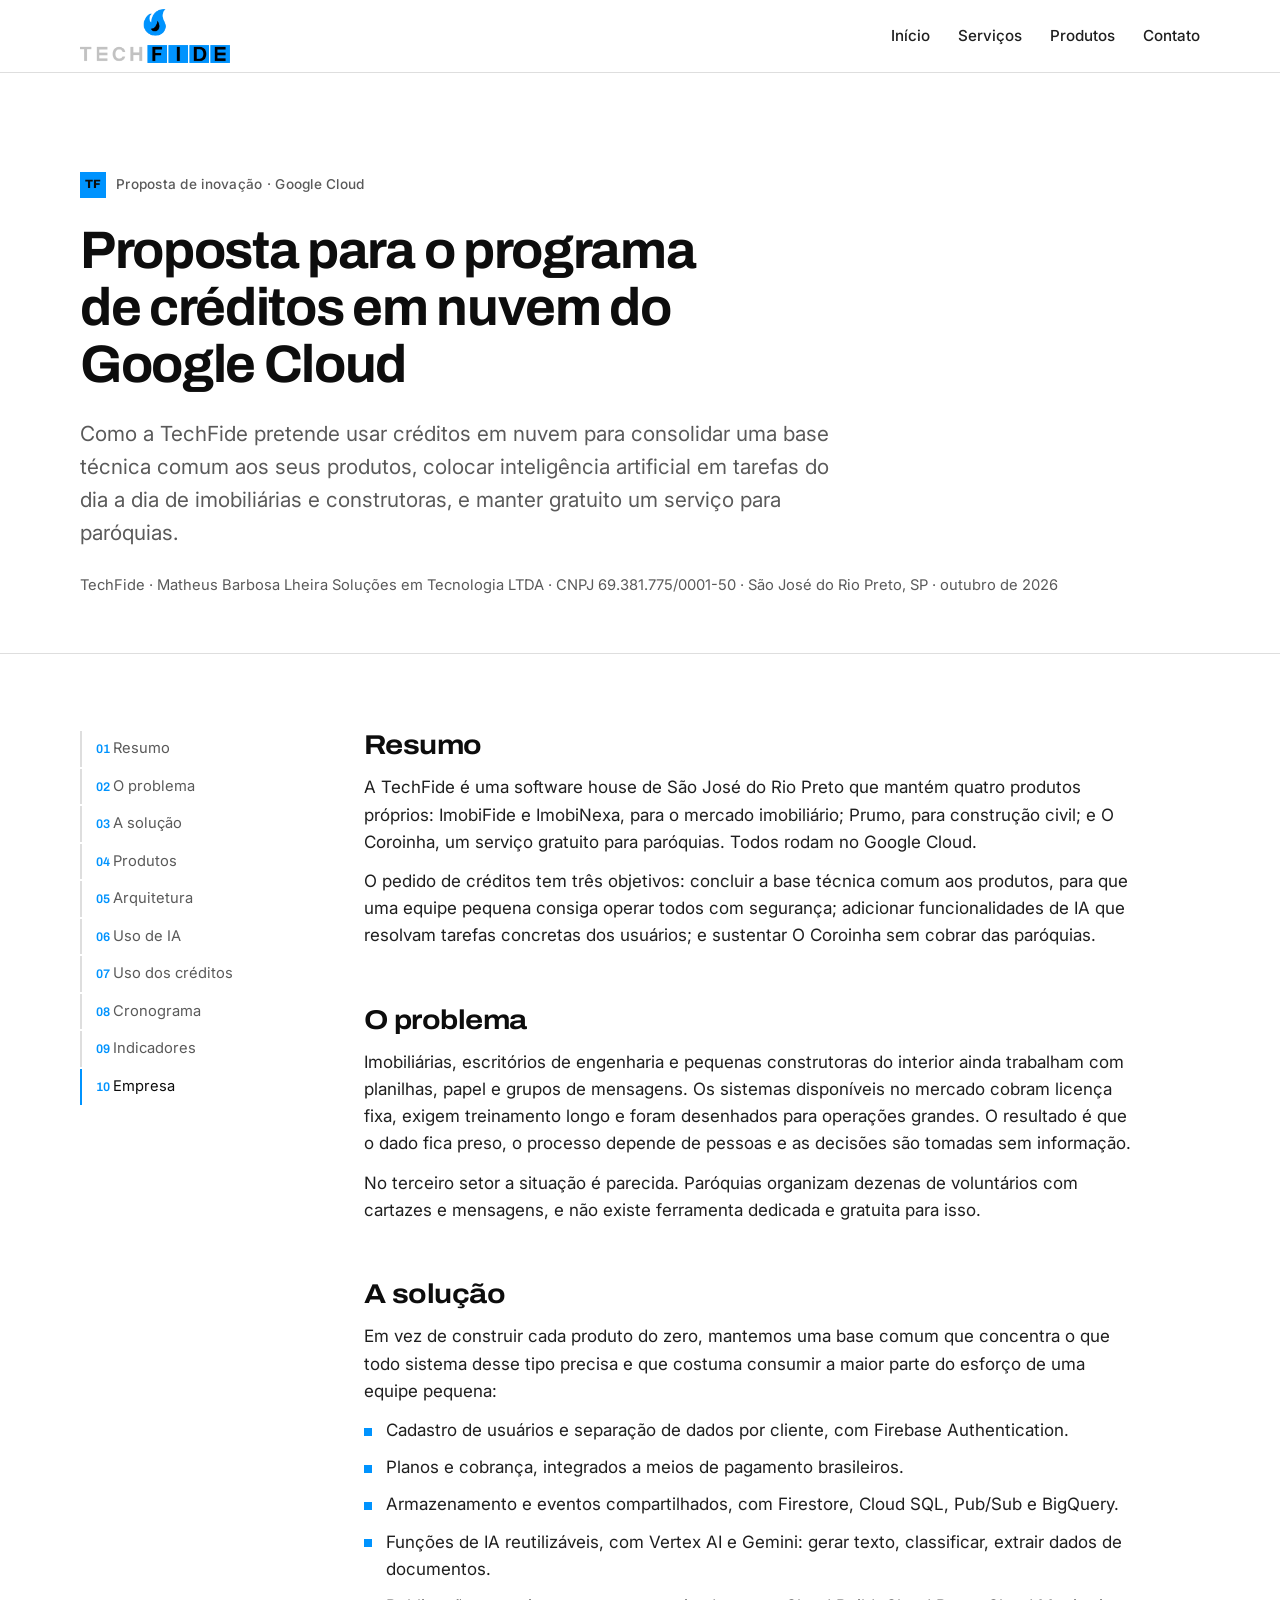
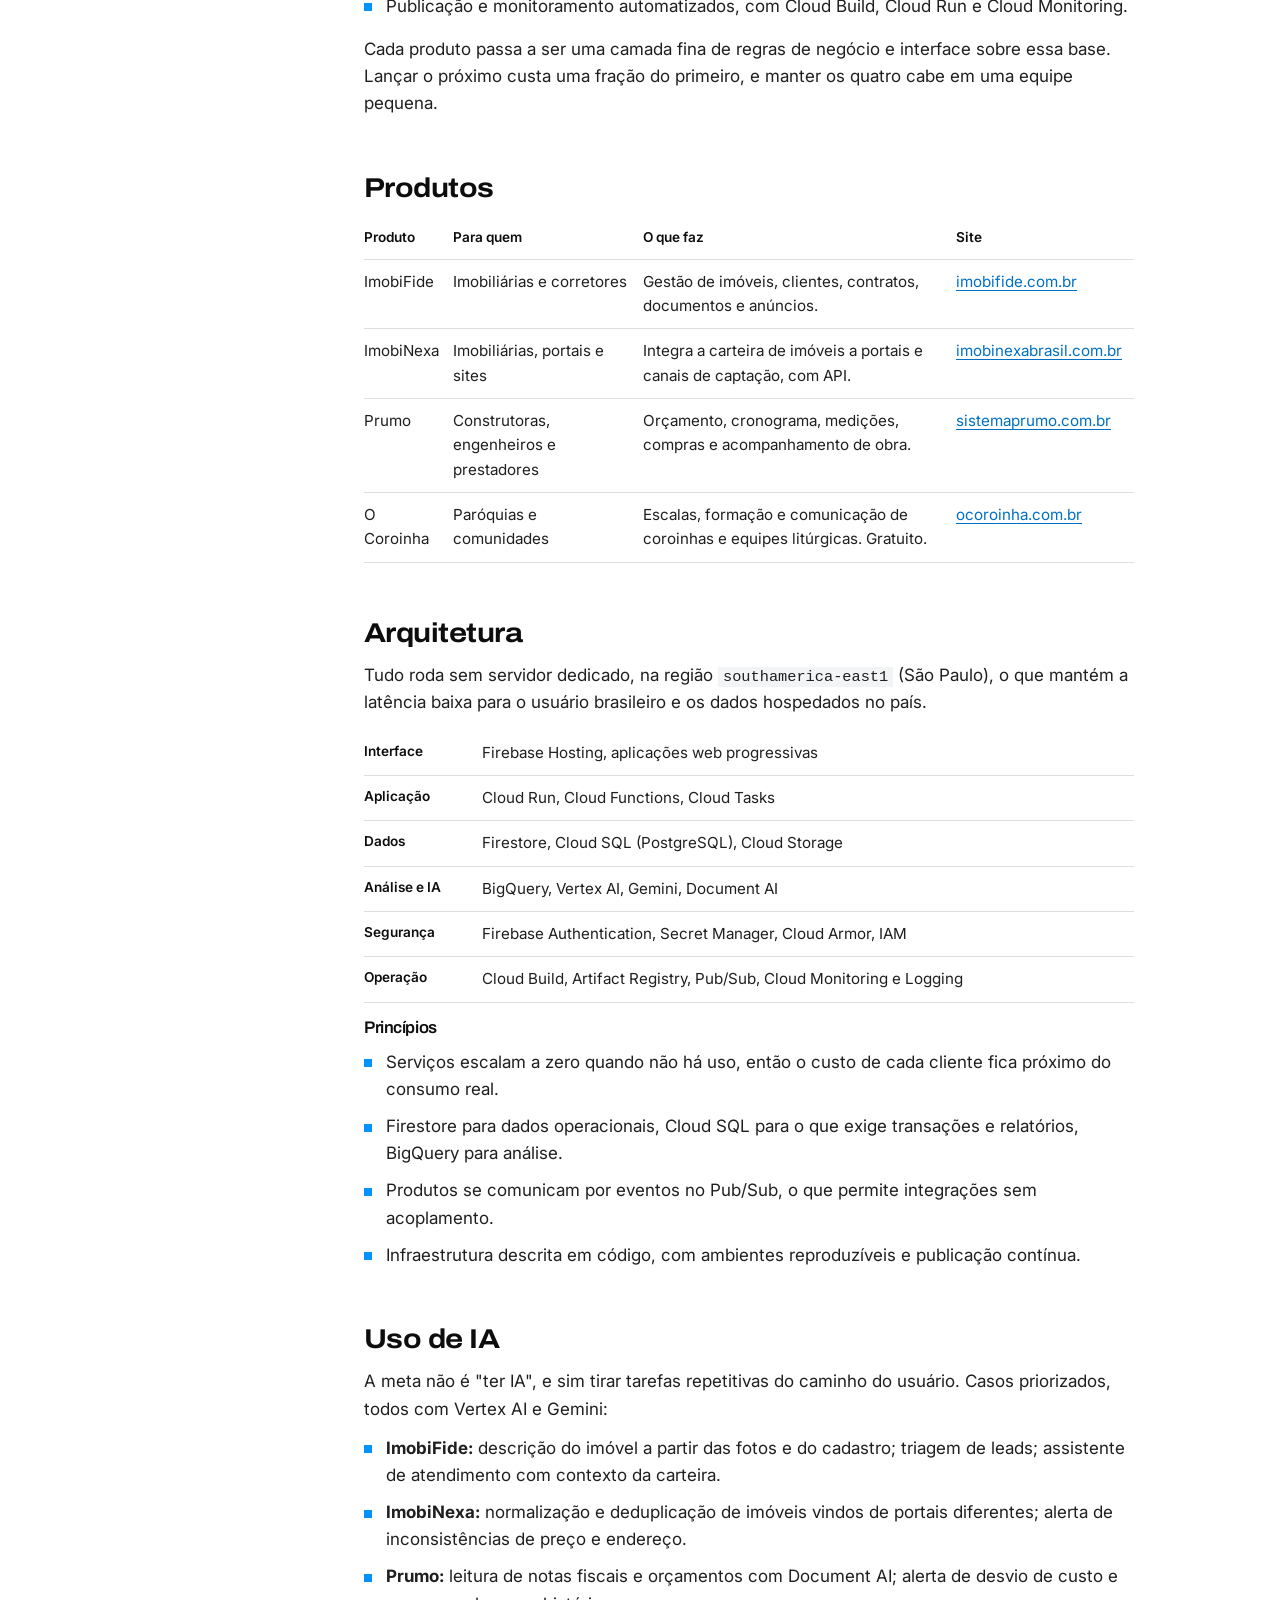
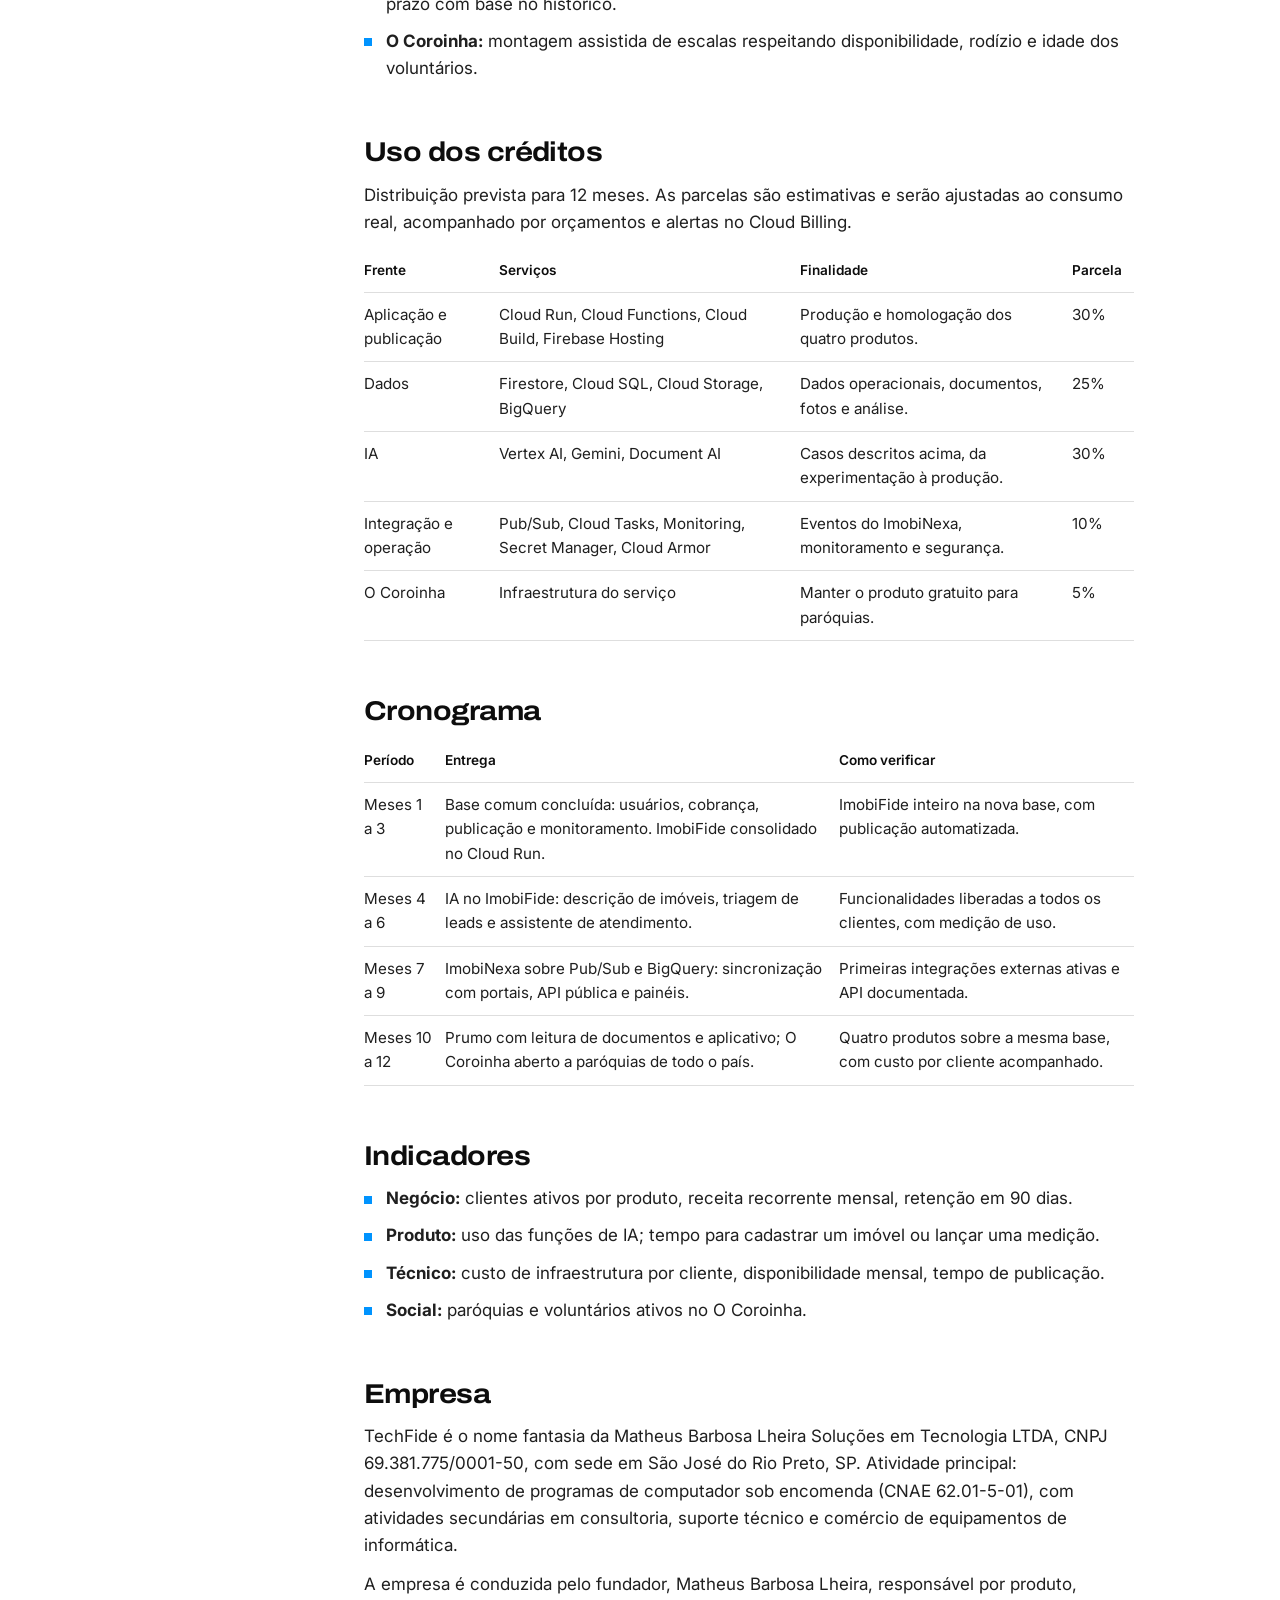
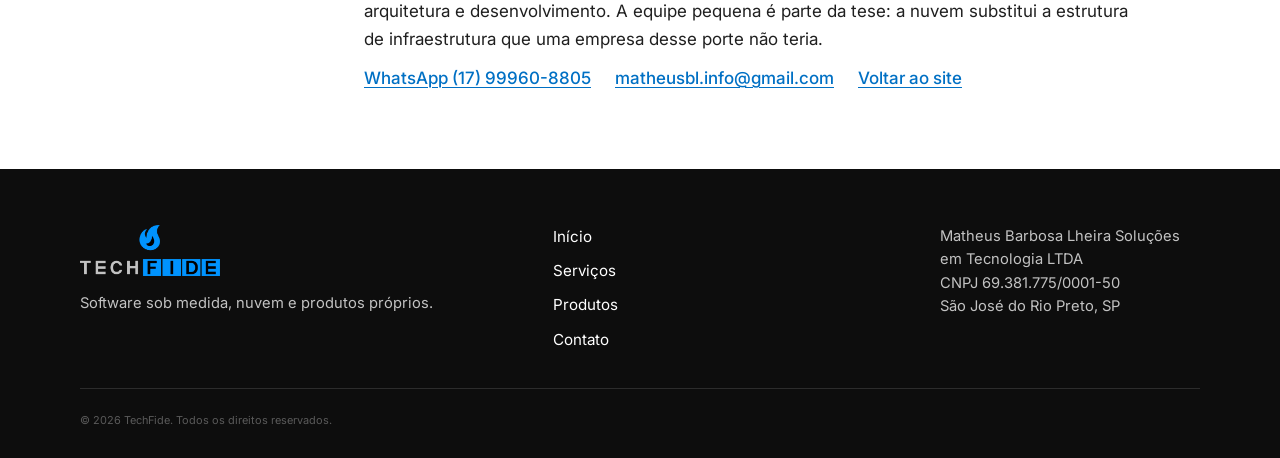
==== commit 75984d7a: "Enriquece o visual com motivos do logotipo Caixas azuis com letras como marca recorrente, hero com a" ====
--- a/proposta-cloud.html
+++ b/proposta-cloud.html
@@ -23,7 +23,7 @@
     <link rel="preconnect" href="https://fonts.googleapis.com" />
     <link rel="preconnect" href="https://fonts.gstatic.com" crossorigin />
     <link
-      href="https://fonts.googleapis.com/css2?family=Archivo:wght@500;600;700&family=Inter:wght@400;500;600&display=swap"
+      href="https://fonts.googleapis.com/css2?family=Archivo:wdth,wght@62..125,400..800&family=Inter:wght@400;500;600&display=swap"
       rel="stylesheet"
     />
     <link rel="stylesheet" href="styles.css" />
@@ -49,8 +49,9 @@
     <main id="conteudo">
       <section class="doc-cabecalho">
         <div class="wrap">
+          <p class="rotulo"><b>TF</b> Proposta de inovação · Google Cloud</p>
           <h1>Proposta para o programa de créditos em nuvem do Google Cloud</h1>
-          <p class="abertura-texto">
+          <p class="abertura-resumo">
             Como a TechFide pretende usar créditos em nuvem para consolidar uma base técnica
             comum aos seus produtos, colocar inteligência artificial em tarefas do dia a dia de
             imobiliárias e construtoras, e manter gratuito um serviço para paróquias.
@@ -281,12 +282,25 @@
     </main>
 
     <footer class="rodape">
-      <div class="wrap rodape-linha">
-        <img src="assets/logo-icon.webp" alt="" width="28" height="31" loading="lazy" />
-        <p>
-          © <span id="ano">2026</span> TechFide · Matheus Barbosa Lheira Soluções em Tecnologia LTDA ·
-          CNPJ 69.381.775/0001-50 · São José do Rio Preto, SP
-        </p>
+      <div class="wrap rodape-grade">
+        <div>
+          <img src="assets/logo-full.webp" alt="TechFide" width="140" height="51" loading="lazy" />
+          <p>Software sob medida, nuvem e produtos próprios.</p>
+        </div>
+        <nav aria-label="Rodapé">
+          <a href="index.html">Início</a>
+          <a href="index.html#servicos">Serviços</a>
+          <a href="index.html#produtos">Produtos</a>
+          <a href="index.html#contato">Contato</a>
+        </nav>
+        <div class="rodape-empresa">
+          <p>Matheus Barbosa Lheira Soluções em Tecnologia LTDA</p>
+          <p>CNPJ 69.381.775/0001-50</p>
+          <p>São José do Rio Preto, SP</p>
+        </div>
+      </div>
+      <div class="wrap rodape-base">
+        <small>© <span id="ano">2026</span> TechFide. Todos os direitos reservados.</small>
       </div>
     </footer>
 
--- a/styles.css
+++ b/styles.css
@@ -1,19 +1,22 @@
 /* TechFide — folha de estilos
-   Cores do logotipo: azul #0093FE, preto, cinza #C2C2C2 */
+   Cores do logotipo: azul #0093FE, preto, cinza #C2C2C2
+   Motivo visual: as letras em caixas azuis do wordmark */
 
 :root {
   --azul: #0093fe;
   --azul-escuro: #0070c4;
-  --preto: #111111;
+  --azul-claro: #e6f3ff;
+  --preto: #0d0d0d;
   --texto: #1f1f1f;
-  --texto-suave: #555555;
+  --texto-suave: #5a5a5a;
   --cinza: #c2c2c2;
   --cinza-claro: #f3f4f6;
-  --linha: #dcdcdc;
+  --linha: #dedede;
+  --linha-escura: #2c2c2c;
   --branco: #ffffff;
   --titulo: "Archivo", "Inter", system-ui, sans-serif;
   --corpo: "Inter", system-ui, -apple-system, "Segoe UI", sans-serif;
-  --largura: 1080px;
+  --largura: 1120px;
 }
 
 * {
@@ -62,13 +65,25 @@
 h3 {
   font-family: var(--titulo);
   color: var(--preto);
-  line-height: 1.1;
+  line-height: 1.08;
+  letter-spacing: -0.025em;
+  font-weight: 700;
+}
+
+h2 {
+  font-size: clamp(1.9rem, 3.4vw, 2.6rem);
+  font-stretch: 112%;
   letter-spacing: -0.02em;
 }
 
-h2 {
-  font-size: clamp(1.7rem, 3vw, 2.3rem);
-  font-weight: 700;
+h2 small {
+  display: block;
+  font-size: 0.8rem;
+  font-weight: 600;
+  font-stretch: 100%;
+  letter-spacing: 0.1em;
+  color: var(--azul);
+  margin-bottom: 14px;
 }
 
 h3 {
@@ -100,13 +115,89 @@
   top: 16px;
 }
 
+/* Componentes reutilizados ------------------------------------------- */
+
+.caixa {
+  display: inline-grid;
+  place-items: center;
+  width: 34px;
+  height: 34px;
+  background: var(--azul);
+  color: var(--preto);
+  font-family: var(--titulo);
+  font-weight: 800;
+  font-size: 1rem;
+  letter-spacing: -0.02em;
+  flex: none;
+}
+
+.caixa.grande {
+  width: 64px;
+  height: 64px;
+  font-size: 1.5rem;
+}
+
+.rotulo {
+  display: inline-flex;
+  align-items: center;
+  gap: 10px;
+  font-size: 0.85rem;
+  font-weight: 500;
+  color: var(--texto-suave);
+  letter-spacing: 0.02em;
+}
+
+.rotulo b {
+  display: inline-grid;
+  place-items: center;
+  width: 26px;
+  height: 26px;
+  background: var(--azul);
+  color: var(--preto);
+  font-family: var(--titulo);
+  font-weight: 800;
+  font-size: 0.75rem;
+}
+
+.botao {
+  display: inline-block;
+  background: var(--azul);
+  color: var(--preto);
+  text-decoration: none;
+  font-weight: 600;
+  padding: 14px 24px;
+  transition: background 0.15s ease, color 0.15s ease;
+}
+
+.botao:hover {
+  background: var(--preto);
+  color: var(--branco);
+}
+
+.seta {
+  text-decoration: none;
+  font-weight: 500;
+}
+
+.seta::after {
+  content: "\00a0→";
+  display: inline-block;
+  transition: transform 0.15s ease;
+}
+
+.seta:hover::after {
+  transform: translateX(4px);
+}
+
 /* Topo -------------------------------------------------------------- */
 
 .topo {
   position: sticky;
   top: 0;
   z-index: 50;
-  background: var(--branco);
+  background: rgba(255, 255, 255, 0.92);
+  backdrop-filter: blur(8px);
+  -webkit-backdrop-filter: blur(8px);
   border-bottom: 1px solid var(--linha);
 }
 
@@ -124,6 +215,7 @@
 
 .menu {
   display: flex;
+  align-items: center;
   gap: 28px;
 }
 
@@ -137,6 +229,17 @@
 .menu a:hover,
 .menu a.ativo {
   color: var(--azul-escuro);
+}
+
+.menu .menu-destaque {
+  background: var(--preto);
+  color: var(--branco);
+  padding: 9px 16px;
+}
+
+.menu .menu-destaque:hover {
+  background: var(--azul);
+  color: var(--preto);
 }
 
 .menu-botao {
@@ -153,77 +256,189 @@
 /* Abertura ---------------------------------------------------------- */
 
 .abertura {
-  padding: clamp(64px, 10vw, 128px) 0 clamp(48px, 7vw, 96px);
+  padding: clamp(56px, 8vw, 104px) 0 0;
+  overflow: hidden;
 }
 
 .abertura-grade {
   display: grid;
-  grid-template-columns: minmax(0, 1fr) auto;
-  gap: 48px;
+  grid-template-columns: minmax(0, 7fr) minmax(0, 5fr);
+  gap: 40px;
   align-items: center;
 }
 
-.abertura-marca {
-  width: 240px;
-  justify-self: end;
+.abertura-texto .rotulo {
+  margin-bottom: 28px;
 }
 
 .abertura h1 {
-  font-size: clamp(2.2rem, 5.6vw, 4.2rem);
-  font-weight: 700;
-  max-width: 14ch;
-  margin-bottom: 28px;
-}
-
-.abertura-texto {
-  font-size: clamp(1.1rem, 1.8vw, 1.35rem);
-  max-width: 44ch;
+  font-size: clamp(2.4rem, 5.8vw, 4.6rem);
+  max-width: 13ch;
+  margin-bottom: 26px;
+}
+
+.abertura-resumo {
+  font-size: clamp(1.1rem, 1.7vw, 1.3rem);
+  max-width: 42ch;
   color: var(--texto-suave);
-  margin-bottom: 32px;
+  margin-bottom: 36px;
 }
 
 .abertura-links {
   display: flex;
   flex-wrap: wrap;
+  align-items: center;
   gap: 28px;
-  font-weight: 500;
-}
-
-.abertura-links a:first-child {
-  color: var(--branco);
+}
+
+.abertura-marca {
+  position: relative;
+  justify-self: end;
+  align-self: stretch;
+  display: grid;
+  place-items: center;
+  min-height: 420px;
+  width: 100%;
+}
+
+.abertura-marca::before {
+  content: "";
+  position: absolute;
+  inset: 0 -40vw 0 0;
+  background: var(--azul-claro);
+  z-index: 0;
+}
+
+.abertura-marca img {
+  position: relative;
+  z-index: 1;
+  width: min(360px, 80%);
+  transform: translateY(6%);
+}
+
+.fatos {
+  display: grid;
+  grid-template-columns: repeat(4, 1fr);
+  border-top: 1px solid var(--linha);
+  margin-top: clamp(40px, 6vw, 72px);
+}
+
+.fatos div {
+  padding: 22px 20px 22px 0;
+  border-right: 1px solid var(--linha);
+}
+
+.fatos div + div {
+  padding-left: 20px;
+}
+
+.fatos div:last-child {
+  border-right: 0;
+}
+
+.fatos span {
+  display: block;
+  font-size: 0.8rem;
+  color: var(--texto-suave);
+  margin-bottom: 4px;
+}
+
+.fatos strong {
+  font-family: var(--titulo);
+  font-weight: 600;
+  color: var(--preto);
+  font-size: 1.05rem;
+}
+
+/* Para quem ---------------------------------------------------------- */
+
+.paraquem {
+  border-top: 1px solid var(--linha);
+  border-bottom: 1px solid var(--linha);
+  padding: 36px 0;
+  background: var(--branco);
+}
+
+.paraquem .rotulo {
+  margin-bottom: 16px;
+}
+
+.paraquem-lista {
+  display: flex;
+  flex-wrap: wrap;
+  gap: 8px 36px;
+  font-family: var(--titulo);
+  font-stretch: 118%;
+  font-weight: 700;
+  font-size: clamp(1.5rem, 3.2vw, 2.4rem);
+  letter-spacing: -0.02em;
+  color: var(--preto);
+}
+
+.paraquem-lista li {
+  display: inline-flex;
+  align-items: center;
+  gap: 36px;
+}
+
+.paraquem-lista li:not(:last-child)::after {
+  content: "";
+  width: 8px;
+  height: 8px;
   background: var(--azul);
-  text-decoration: none;
-  padding: 12px 22px;
-}
-
-.abertura-links a:first-child:hover {
-  background: var(--azul-escuro);
-}
-
-.abertura-links a:last-child {
-  align-self: center;
 }
 
 /* Blocos ------------------------------------------------------------ */
 
 .bloco {
-  padding: clamp(56px, 8vw, 104px) 0;
-  border-top: 1px solid var(--linha);
+  padding: clamp(64px, 8vw, 112px) 0;
 }
 
 .bloco-cinza {
   background: var(--cinza-claro);
 }
 
-.grade-titulo {
-  display: grid;
-  grid-template-columns: 1fr 2fr;
+.bloco-preto {
+  background: var(--preto);
+}
+
+.bloco-preto h2,
+.bloco-preto h3,
+.bloco-preto p,
+.bloco-preto dd {
+  color: var(--branco);
+}
+
+.bloco-preto .cabecalho p,
+.bloco-preto dt {
+  color: var(--cinza);
+}
+
+.bloco-preto .ficha div {
+  border-color: var(--linha-escura);
+}
+
+.bloco-preto .ficha dd {
+  color: var(--branco);
+}
+
+.bloco-preto a {
+  color: var(--azul);
+}
+
+.bloco-preto a:hover {
+  color: var(--branco);
+}
+
+.cabecalho {
+  display: grid;
+  grid-template-columns: minmax(0, 5fr) minmax(0, 7fr);
   gap: 40px;
-  align-items: start;
-  margin-bottom: 48px;
-}
-
-.bloco-intro {
+  align-items: end;
+  margin-bottom: clamp(36px, 5vw, 56px);
+}
+
+.cabecalho p {
   font-size: 1.15rem;
   color: var(--texto-suave);
   max-width: 52ch;
@@ -231,137 +446,181 @@
 
 /* Serviços ------------------------------------------------------------ */
 
-.lista-servicos {
+.servicos {
   display: grid;
   grid-template-columns: repeat(3, 1fr);
-  gap: 0 48px;
-  counter-reset: servico;
-}
-
-.lista-servicos li {
-  counter-increment: servico;
+  border-top: 1px solid var(--linha);
+  border-left: 1px solid var(--linha);
+}
+
+.servicos li {
+  padding: 30px 28px 34px;
+  border-right: 1px solid var(--linha);
+  border-bottom: 1px solid var(--linha);
+  transition: background 0.15s ease;
+}
+
+.servicos li:hover {
+  background: var(--azul-claro);
+}
+
+.servicos .caixa {
+  margin-bottom: 22px;
+}
+
+.servicos h3 {
+  margin-bottom: 10px;
+}
+
+.servicos p {
+  color: var(--texto-suave);
+  font-size: 0.98rem;
+}
+
+/* Produtos ------------------------------------------------------------ */
+
+.produtos {
+  border-top: 1px solid var(--linha);
+}
+
+.produtos li {
+  border-bottom: 1px solid var(--linha);
+}
+
+.produtos a {
+  display: grid;
+  grid-template-columns: 64px minmax(0, 4fr) minmax(0, 7fr) auto;
+  gap: 28px;
+  align-items: center;
   padding: 28px 0;
-  border-top: 1px solid var(--linha);
-}
-
-.lista-servicos li::before {
-  content: counter(servico, decimal-leading-zero);
+  color: inherit;
+  text-decoration: none;
+  transition: padding-left 0.2s ease;
+}
+
+.produtos a:hover {
+  padding-left: 12px;
+}
+
+.produtos .caixa.grande {
+  transition: background 0.15s ease, color 0.15s ease;
+}
+
+.produtos a:hover .caixa.grande {
+  background: var(--preto);
+  color: var(--branco);
+}
+
+.produtos .social .caixa.grande {
+  background: var(--preto);
+  color: var(--branco);
+}
+
+.produtos .social a:hover .caixa.grande {
+  background: var(--azul);
+  color: var(--preto);
+}
+
+.produto-nome strong {
   display: block;
   font-family: var(--titulo);
-  font-weight: 600;
+  font-size: 1.45rem;
+  font-weight: 700;
+  letter-spacing: -0.02em;
+  color: var(--preto);
+}
+
+.produto-nome em {
+  display: block;
+  font-style: normal;
+  color: var(--texto-suave);
+  font-size: 0.92rem;
+  margin-top: 2px;
+}
+
+.produto-texto {
+  font-size: 0.98rem;
+  color: var(--texto);
+}
+
+.produto-link {
+  font-size: 0.92rem;
+  color: var(--azul-escuro);
+  white-space: nowrap;
+}
+
+.produto-link::after {
+  content: " ↗";
+}
+
+.produtos a:hover .produto-link {
+  text-decoration: underline;
+  text-underline-offset: 3px;
+}
+
+/* Etapas -------------------------------------------------------------- */
+
+.etapas {
+  display: grid;
+  grid-template-columns: repeat(4, 1fr);
+  gap: 32px;
+  counter-reset: etapa;
+}
+
+.etapas li {
+  counter-increment: etapa;
+  padding-top: 20px;
+  border-top: 2px solid var(--preto);
+}
+
+.etapas li::before {
+  content: "0" counter(etapa);
+  display: block;
+  font-family: var(--titulo);
+  font-weight: 700;
+  font-size: 2rem;
+  letter-spacing: -0.03em;
   color: var(--azul);
-  margin-bottom: 14px;
-  font-size: 0.95rem;
-}
-
-.lista-servicos h3 {
-  margin-bottom: 10px;
-}
-
-.lista-servicos p {
+  line-height: 1;
+  margin-bottom: 18px;
+}
+
+.etapas h3 {
+  margin-bottom: 8px;
+  font-size: 1.1rem;
+}
+
+.etapas p {
   color: var(--texto-suave);
   font-size: 0.98rem;
 }
 
-/* Produtos ------------------------------------------------------------ */
-
-.lista-produtos li {
-  display: grid;
-  grid-template-columns: 1fr 2fr 1fr;
-  gap: 32px;
-  padding: 30px 0;
-  border-top: 1px solid var(--linha);
-  align-items: baseline;
-}
-
-.lista-produtos li:last-child {
-  border-bottom: 1px solid var(--linha);
-}
-
-.produto-nome h3 {
-  font-size: 1.5rem;
-}
-
-.produto-nome span {
-  display: block;
-  color: var(--texto-suave);
-  font-size: 0.92rem;
-  margin-top: 4px;
-}
-
-.lista-produtos p {
-  color: var(--texto);
-}
-
-.lista-produtos a {
-  justify-self: end;
-  font-size: 0.95rem;
-  white-space: nowrap;
-}
-
-/* Etapas -------------------------------------------------------------- */
-
-.lista-etapas {
-  display: grid;
-  grid-template-columns: repeat(4, 1fr);
+/* Colunas e fichas ---------------------------------------------------- */
+
+.colunas {
+  display: grid;
+  grid-template-columns: minmax(0, 5fr) minmax(0, 7fr);
   gap: 40px;
-  counter-reset: etapa;
-}
-
-.lista-etapas li {
-  counter-increment: etapa;
-}
-
-.lista-etapas li::before {
-  content: counter(etapa);
-  display: inline-grid;
-  place-items: center;
-  width: 32px;
-  height: 32px;
-  border: 1px solid var(--preto);
-  border-radius: 50%;
-  font-family: var(--titulo);
-  font-weight: 600;
-  font-size: 0.9rem;
-  margin-bottom: 16px;
-}
-
-.lista-etapas h3 {
-  margin-bottom: 8px;
-  font-size: 1.1rem;
-}
-
-.lista-etapas p {
-  color: var(--texto-suave);
-  font-size: 0.98rem;
-}
-
-/* Colunas e fichas ---------------------------------------------------- */
-
-.colunas {
-  display: grid;
-  grid-template-columns: 1fr 2fr;
-  gap: 40px;
-}
-
-.colunas > div:first-child {
+  align-items: start;
+}
+
+.prosa {
   grid-column: 2;
   grid-row: 1;
   max-width: 62ch;
 }
 
-.colunas > div p + p {
+.prosa p + p {
   margin-top: 16px;
 }
 
 .ficha {
   grid-column: 1;
   grid-row: 1;
-  align-self: start;
 }
 
 .ficha div {
-  padding: 12px 0;
+  padding: 14px 0;
   border-top: 1px solid var(--linha);
 }
 
@@ -370,9 +629,9 @@
 }
 
 .ficha dt {
-  font-size: 0.8rem;
+  font-size: 0.78rem;
   text-transform: uppercase;
-  letter-spacing: 0.06em;
+  letter-spacing: 0.08em;
   color: var(--texto-suave);
   margin-bottom: 2px;
 }
@@ -385,20 +644,21 @@
 /* Contato ------------------------------------------------------------- */
 
 .contato {
-  background: var(--preto);
-  border-top: 0;
+  background: var(--azul);
 }
 
 .contato h2 {
-  color: var(--branco);
-  font-size: clamp(2rem, 4vw, 3rem);
+  color: var(--preto);
+  font-size: clamp(2.4rem, 6vw, 4.4rem);
+  font-stretch: 118%;
   margin-bottom: 12px;
 }
 
 .contato-texto {
-  color: var(--cinza);
-  font-size: 1.15rem;
-  margin-bottom: 40px;
+  color: var(--preto);
+  font-size: 1.2rem;
+  margin-bottom: 48px;
+  max-width: 40ch;
 }
 
 .contato-lista {
@@ -408,67 +668,81 @@
 }
 
 .contato-lista li {
-  border-top: 1px solid #3a3a3a;
+  border-top: 1px solid rgba(0, 0, 0, 0.35);
   padding-top: 16px;
 }
 
 .contato-lista span {
   display: block;
-  color: var(--cinza);
-  font-size: 0.85rem;
+  color: var(--preto);
+  opacity: 0.7;
+  font-size: 0.82rem;
   text-transform: uppercase;
-  letter-spacing: 0.06em;
+  letter-spacing: 0.08em;
   margin-bottom: 6px;
 }
 
 .contato-lista a,
 .contato-lista strong {
-  color: var(--branco);
+  color: var(--preto);
   font-family: var(--titulo);
-  font-weight: 600;
-  font-size: 1.25rem;
+  font-weight: 700;
+  font-size: 1.35rem;
+  letter-spacing: -0.02em;
   text-decoration: none;
   overflow-wrap: anywhere;
 }
 
 .contato-lista a:hover {
+  color: var(--branco);
+}
+
+/* Rodapé -------------------------------------------------------------- */
+
+.rodape {
+  background: var(--preto);
+  color: var(--cinza);
+  padding: 56px 0 28px;
+}
+
+.rodape-grade {
+  display: grid;
+  grid-template-columns: minmax(0, 5fr) minmax(0, 4fr) minmax(0, 3fr);
+  gap: 40px;
+  padding-bottom: 36px;
+  border-bottom: 1px solid var(--linha-escura);
+}
+
+.rodape-grade img {
+  width: 140px;
+  margin-bottom: 16px;
+}
+
+.rodape p {
+  color: var(--cinza);
+  font-size: 0.92rem;
+}
+
+.rodape nav {
+  display: grid;
+  gap: 10px;
+  align-content: start;
+}
+
+.rodape nav a {
+  color: var(--branco);
+  text-decoration: none;
+  font-size: 0.95rem;
+}
+
+.rodape nav a:hover {
   color: var(--azul);
 }
 
-/* Rodapé -------------------------------------------------------------- */
-
-.rodape {
-  padding: 28px 0;
-  border-top: 1px solid var(--linha);
-}
-
-.rodape-linha {
-  display: flex;
-  align-items: center;
-  gap: 20px;
-  flex-wrap: wrap;
-  font-size: 0.85rem;
+.rodape-base {
+  padding-top: 20px;
+  font-size: 0.82rem;
   color: var(--texto-suave);
-}
-
-.rodape-linha p {
-  color: var(--texto-suave);
-  flex: 1;
-  min-width: 260px;
-}
-
-.rodape nav {
-  display: flex;
-  gap: 18px;
-}
-
-.rodape nav a {
-  color: var(--texto-suave);
-  text-decoration: none;
-}
-
-.rodape nav a:hover {
-  color: var(--azul-escuro);
 }
 
 /* Página da proposta -------------------------------------------------- */
@@ -478,15 +752,19 @@
   border-bottom: 1px solid var(--linha);
 }
 
+.doc-cabecalho .rotulo {
+  margin-bottom: 24px;
+}
+
 .doc-cabecalho h1 {
-  font-size: clamp(2rem, 4.4vw, 3.2rem);
-  font-weight: 700;
-  max-width: 24ch;
+  font-size: clamp(2rem, 4.4vw, 3.3rem);
+  max-width: 22ch;
   margin-bottom: 24px;
 }
 
-.doc-cabecalho .abertura-texto {
+.doc-cabecalho .abertura-resumo {
   max-width: 60ch;
+  margin-bottom: 0;
 }
 
 .doc-meta {
@@ -497,10 +775,10 @@
 
 .doc {
   display: grid;
-  grid-template-columns: 200px minmax(0, 1fr);
-  min-width: 0;
+  grid-template-columns: 220px minmax(0, 1fr);
   gap: 64px;
   padding: clamp(48px, 6vw, 80px) 0;
+  min-width: 0;
 }
 
 .doc-indice {
@@ -508,24 +786,37 @@
   top: 96px;
   align-self: start;
   display: grid;
-  gap: 10px;
+  gap: 2px;
   font-size: 0.92rem;
+  counter-reset: indice;
 }
 
 .doc-indice a {
+  counter-increment: indice;
   color: var(--texto-suave);
   text-decoration: none;
+  padding: 6px 0 6px 14px;
+  border-left: 2px solid var(--linha);
+}
+
+.doc-indice a::before {
+  content: counter(indice, decimal-leading-zero) "  ";
+  font-family: var(--titulo);
+  font-weight: 600;
+  font-size: 0.78rem;
+  color: var(--azul);
 }
 
 .doc-indice a:hover,
 .doc-indice a.ativo {
   color: var(--preto);
+  border-color: var(--azul);
 }
 
 .doc-corpo {
   display: grid;
   gap: 56px;
-  max-width: 68ch;
+  max-width: 70ch;
   min-width: 0;
 }
 
@@ -534,7 +825,7 @@
 }
 
 .doc-corpo h2 {
-  font-size: 1.6rem;
+  font-size: 1.7rem;
   margin-bottom: 14px;
 }
 
@@ -548,15 +839,25 @@
 }
 
 .doc-corpo ul {
-  list-style: disc;
-  padding-left: 22px;
-  margin-top: 10px;
-  display: grid;
-  gap: 8px;
+  margin-top: 12px;
+  display: grid;
+  gap: 10px;
 }
 
 .doc-corpo li {
   color: var(--texto);
+  position: relative;
+  padding-left: 22px;
+}
+
+.doc-corpo li::before {
+  content: "";
+  position: absolute;
+  left: 0;
+  top: 0.62em;
+  width: 8px;
+  height: 8px;
+  background: var(--azul);
 }
 
 .doc-corpo ul + p,
@@ -612,22 +913,29 @@
 /* Responsivo ---------------------------------------------------------- */
 
 @media (max-width: 960px) {
-  .lista-servicos {
+  .servicos {
     grid-template-columns: repeat(2, 1fr);
   }
 
-  .lista-etapas,
+  .etapas,
   .contato-lista {
     grid-template-columns: repeat(2, 1fr);
   }
 
-  .lista-produtos li {
-    grid-template-columns: 1fr 2fr;
-  }
-
-  .lista-produtos a {
+  .produtos a {
+    grid-template-columns: 56px minmax(0, 1fr);
+    gap: 10px 20px;
+  }
+
+  .produtos .caixa.grande {
+    width: 56px;
+    height: 56px;
+    grid-row: 1 / span 3;
+  }
+
+  .produto-texto,
+  .produto-link {
     grid-column: 2;
-    justify-self: start;
   }
 
   .doc {
@@ -639,52 +947,98 @@
     position: static;
     display: flex;
     flex-wrap: wrap;
-    gap: 6px 18px;
+    gap: 6px 10px;
+  }
+
+  .doc-indice a {
+    border: 1px solid var(--linha);
+    padding: 6px 12px;
+  }
+
+  .rodape-grade {
+    grid-template-columns: 1fr 1fr;
   }
 }
 
 @media (max-width: 720px) {
-  .grade-titulo,
+  .abertura-grade,
+  .cabecalho,
   .colunas {
     grid-template-columns: 1fr;
     gap: 20px;
   }
 
-  .colunas > div:first-child,
+  .abertura-marca {
+    min-height: 0;
+    justify-self: stretch;
+    padding: 24px 0;
+    margin-top: 16px;
+  }
+
+  .abertura-marca::before {
+    inset: 0 -20px;
+  }
+
+  .abertura-marca img {
+    width: 180px;
+    transform: none;
+  }
+
+  .fatos {
+    grid-template-columns: 1fr 1fr;
+    margin-top: 0;
+  }
+
+  .fatos div {
+    border-right: 0;
+    border-bottom: 1px solid var(--linha);
+    padding: 16px 0;
+  }
+
+  .fatos div + div {
+    padding-left: 0;
+  }
+
+  .fatos div:nth-child(odd) {
+    border-right: 1px solid var(--linha);
+    padding-right: 16px;
+  }
+
+  .fatos div:nth-child(even) {
+    padding-left: 16px;
+  }
+
+  .paraquem-lista {
+    gap: 4px 28px;
+  }
+
+  .paraquem-lista li {
+    gap: 28px;
+  }
+
+  .paraquem-lista li:not(:last-child)::after {
+    width: 6px;
+    height: 6px;
+  }
+
+  .prosa,
   .ficha {
     grid-column: 1;
     grid-row: auto;
   }
 
-  .grade-titulo {
-    margin-bottom: 32px;
-  }
-
-  .lista-servicos,
-  .lista-etapas,
+  .servicos,
+  .etapas,
   .contato-lista {
     grid-template-columns: 1fr;
   }
 
-  .lista-etapas {
+  .servicos li {
+    padding: 24px 20px 28px;
+  }
+
+  .etapas {
     gap: 28px;
-  }
-
-  .lista-produtos li {
-    grid-template-columns: 1fr;
-    gap: 10px;
-  }
-
-  .lista-produtos a {
-    grid-column: 1;
-  }
-
-  .abertura-grade {
-    grid-template-columns: 1fr;
-  }
-
-  .abertura-marca {
-    display: none;
   }
 
   .menu-botao {
@@ -698,6 +1052,7 @@
     right: 0;
     top: 100%;
     flex-direction: column;
+    align-items: stretch;
     gap: 0;
     background: var(--branco);
     border-bottom: 1px solid var(--linha);
@@ -712,8 +1067,12 @@
     border-top: 1px solid var(--linha);
   }
 
-  .rodape-linha {
-    flex-direction: column;
-    align-items: flex-start;
-  }
-}
+  .menu .menu-destaque {
+    padding: 14px 20px;
+  }
+
+  .rodape-grade {
+    grid-template-columns: 1fr;
+    gap: 28px;
+  }
+}
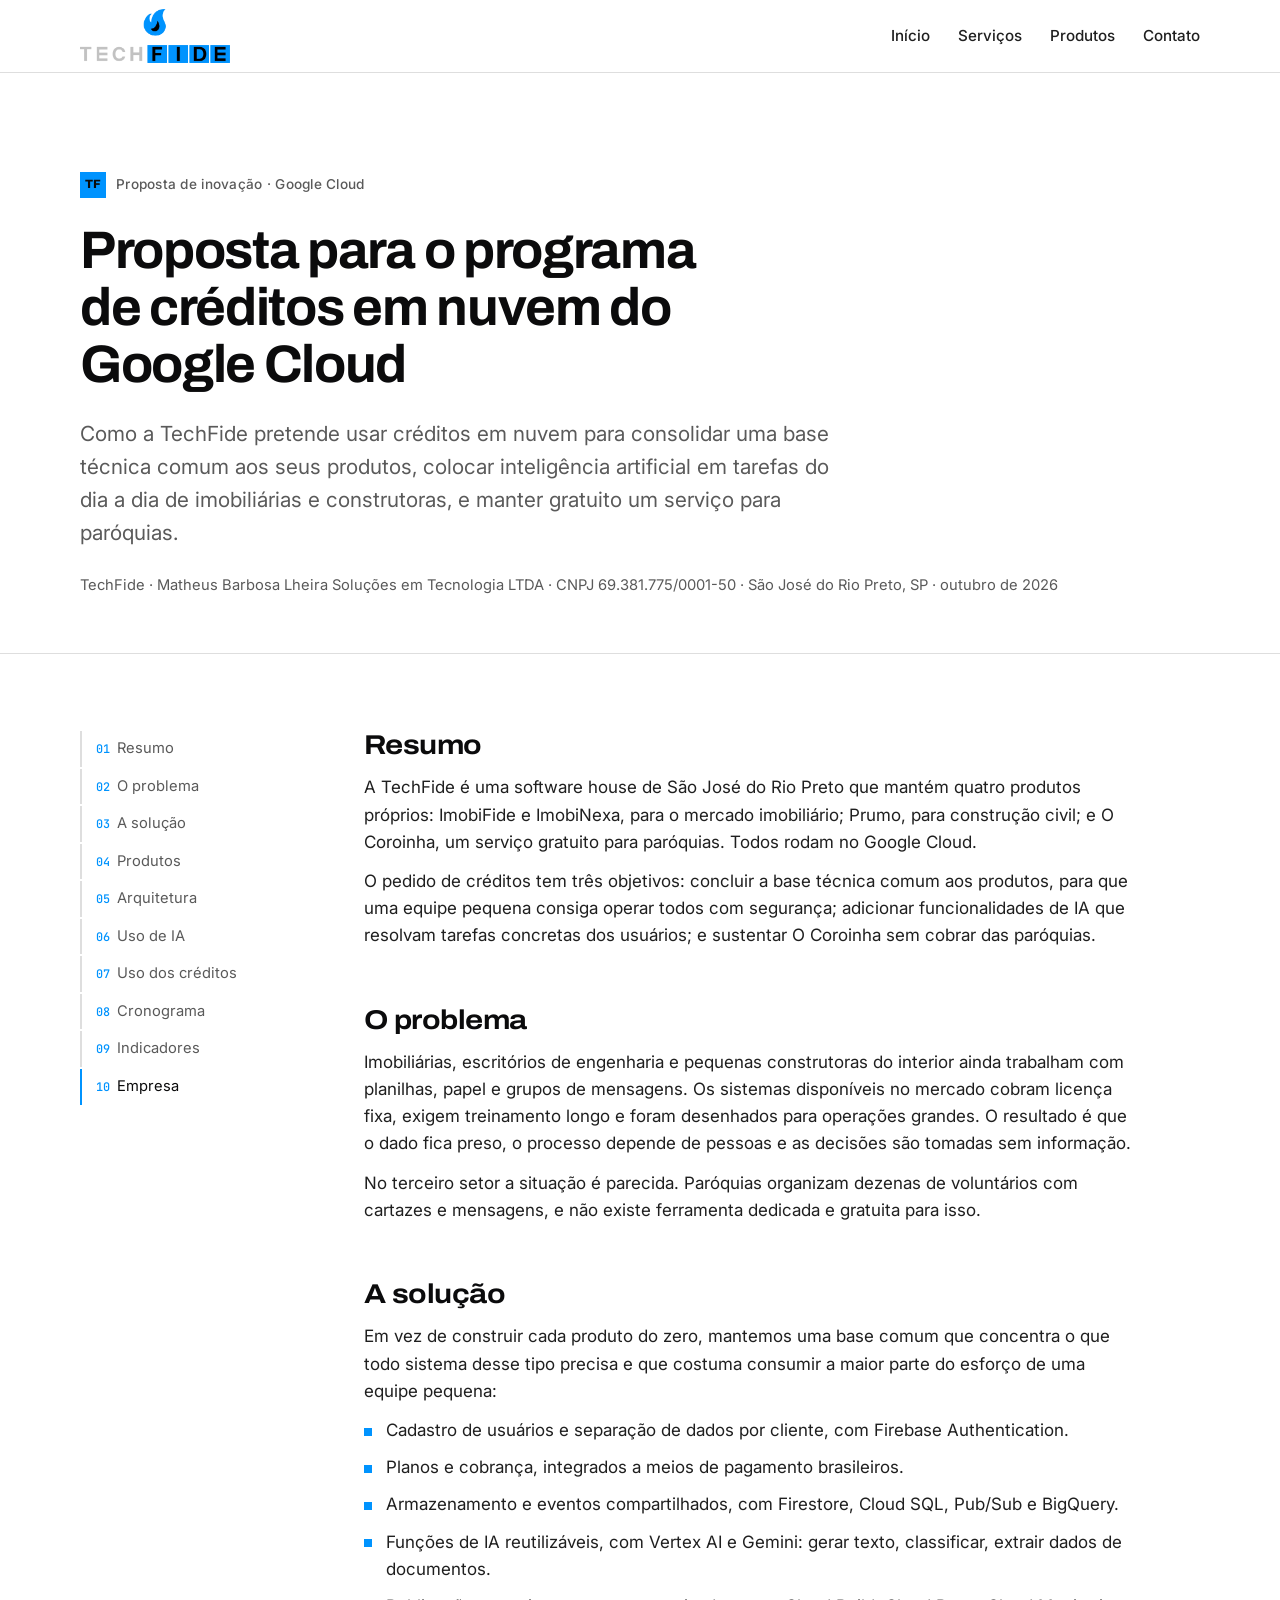
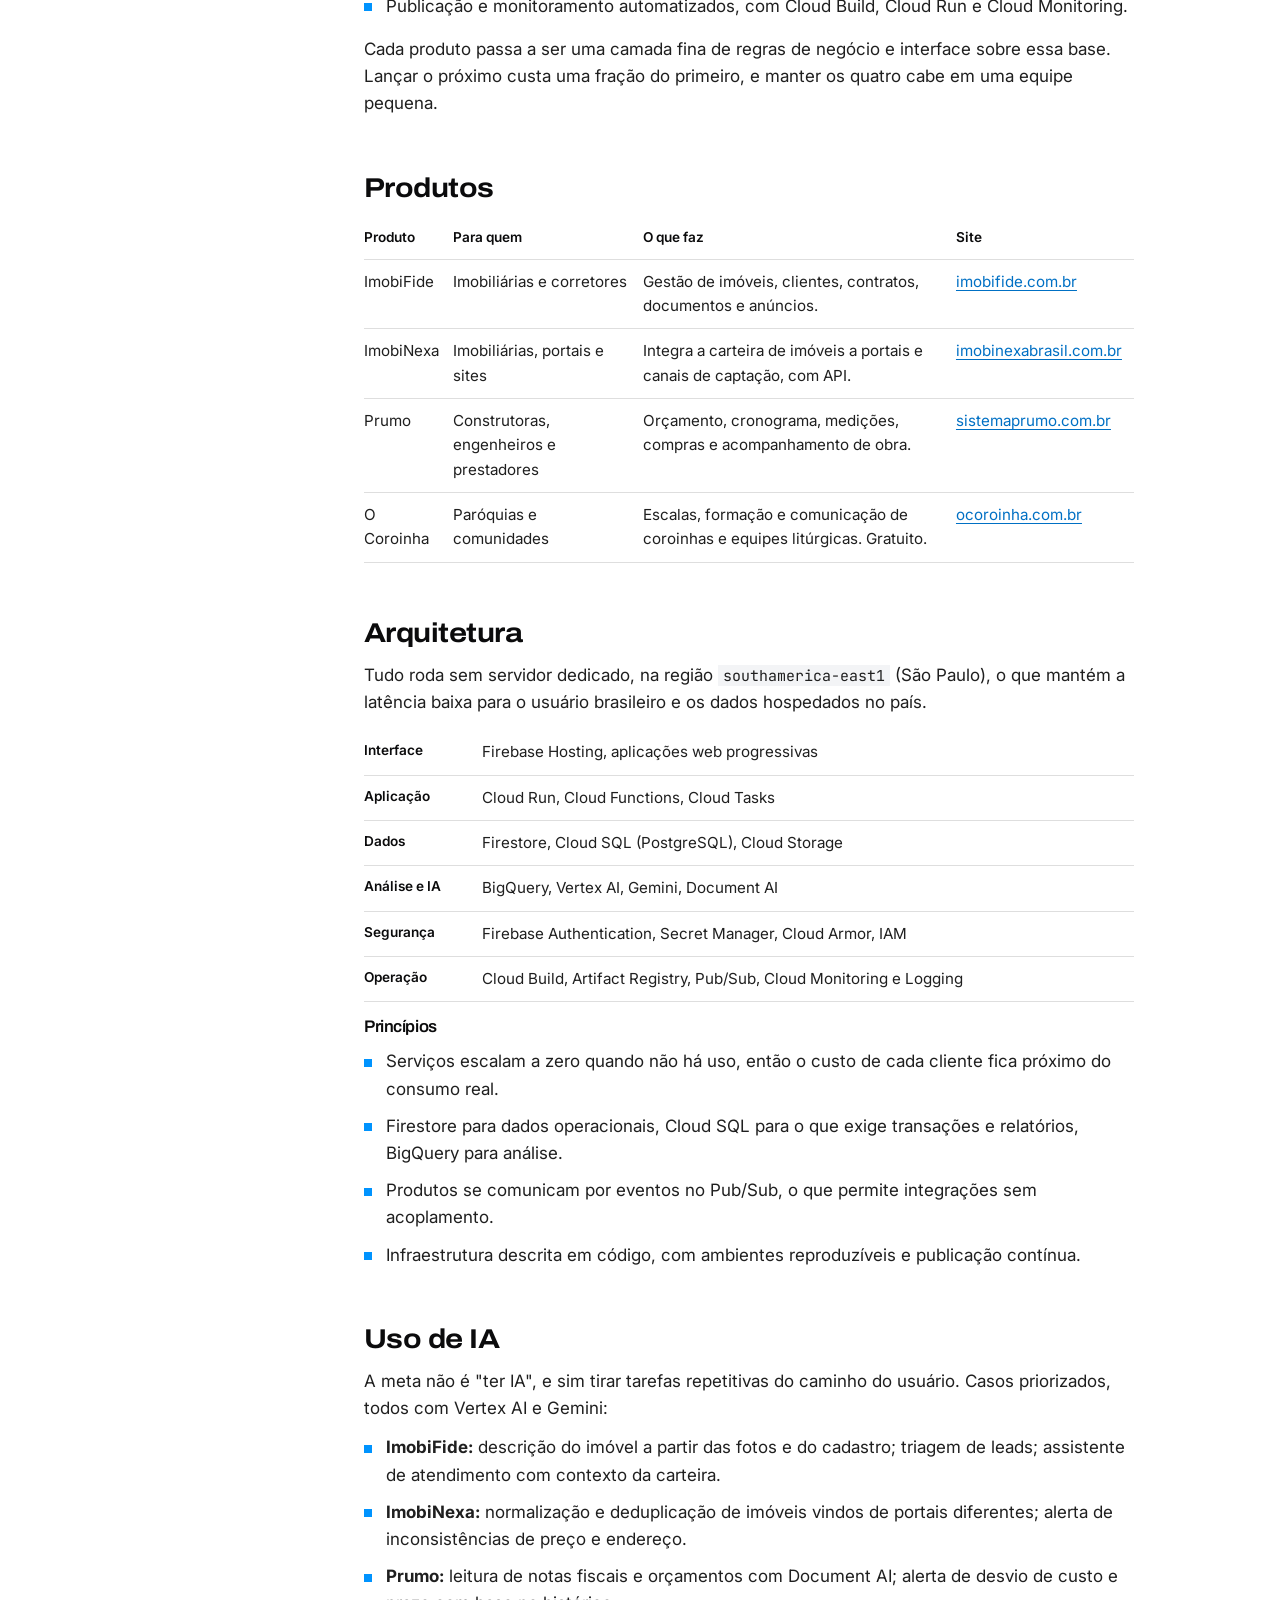
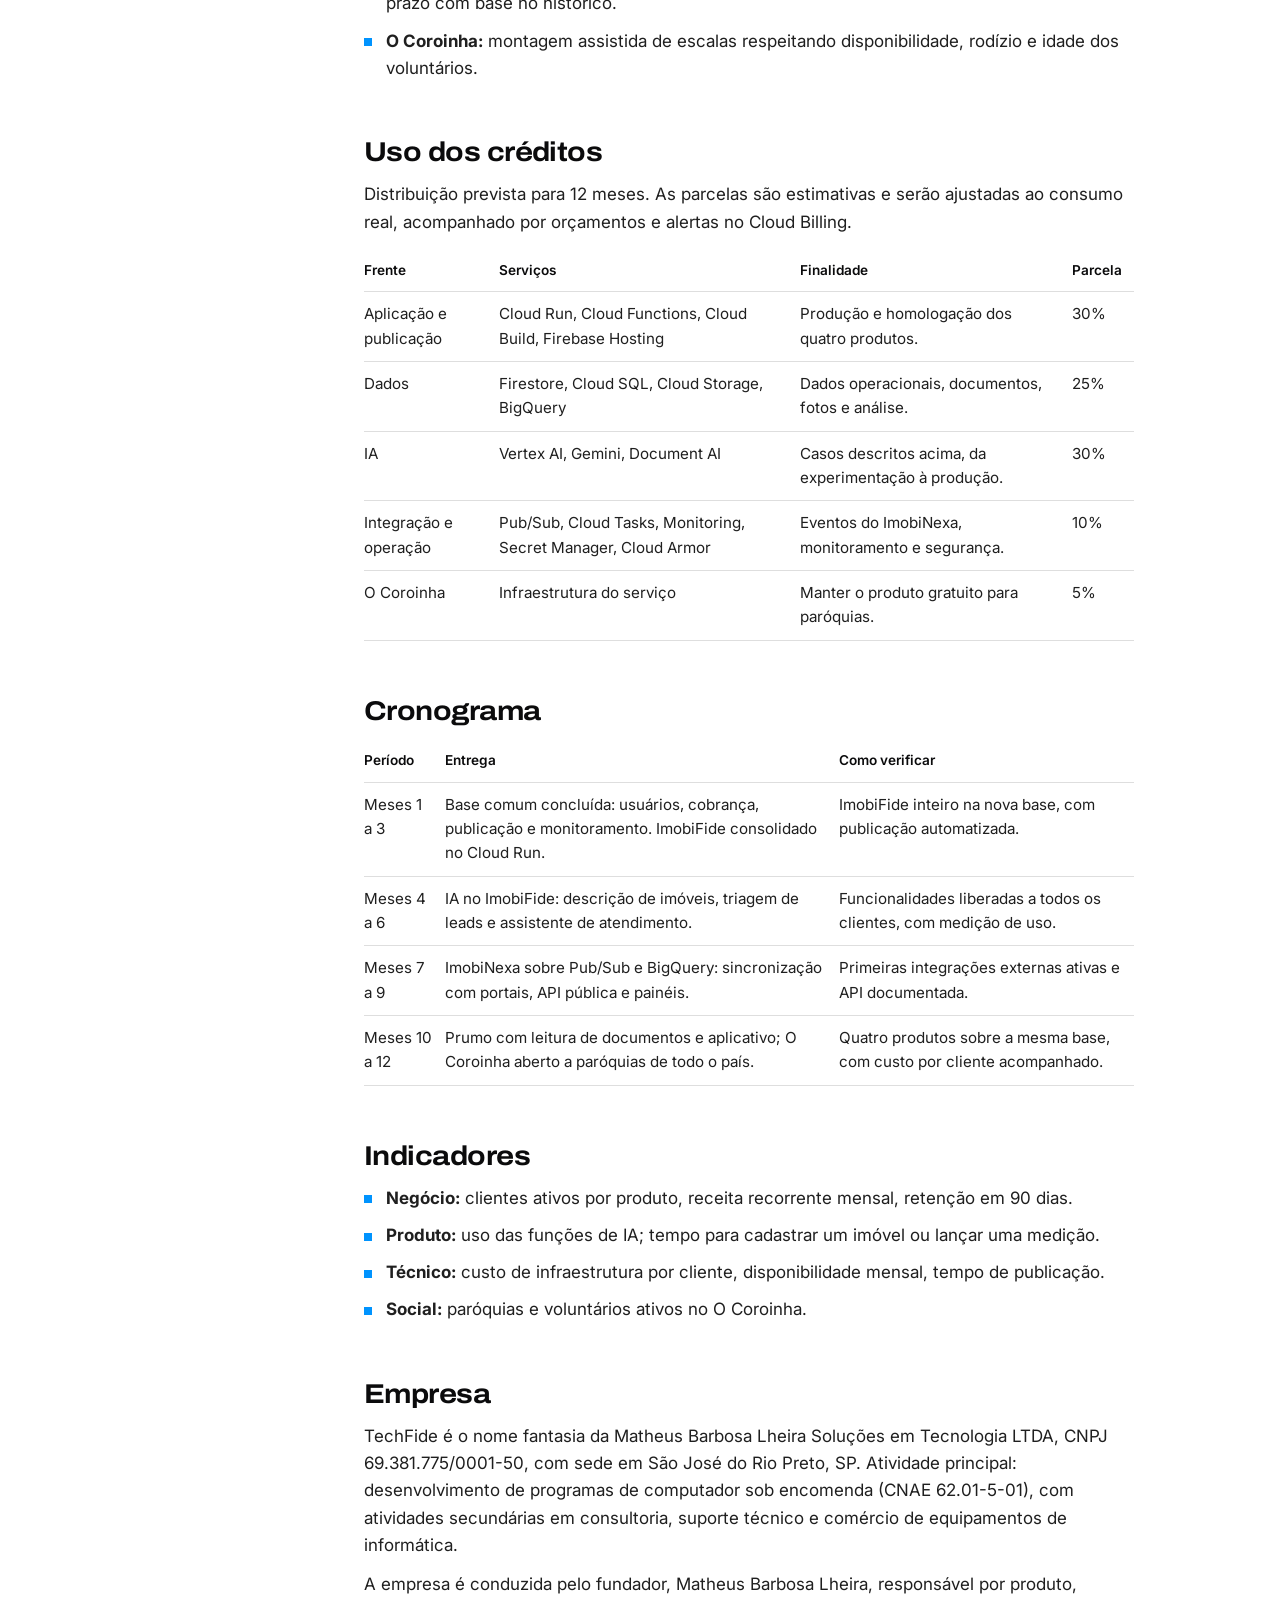
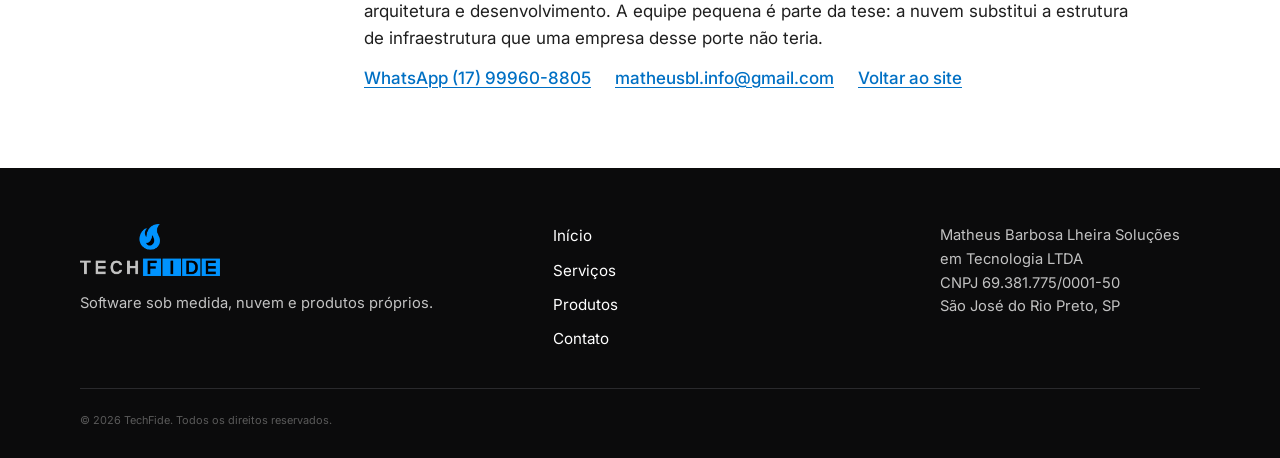
==== commit 87966f5b: "Adiciona camada tecnológica ao visual Hero escuro com malha de quadrados que reage ao ponteiro, faix" ====
--- a/proposta-cloud.html
+++ b/proposta-cloud.html
@@ -23,7 +23,7 @@
     <link rel="preconnect" href="https://fonts.googleapis.com" />
     <link rel="preconnect" href="https://fonts.gstatic.com" crossorigin />
     <link
-      href="https://fonts.googleapis.com/css2?family=Archivo:wdth,wght@62..125,400..800&family=Inter:wght@400;500;600&display=swap"
+      href="https://fonts.googleapis.com/css2?family=Archivo:wdth,wght@62..125,400..800&family=Inter:wght@400;500;600&family=JetBrains+Mono:wght@400;500&display=swap"
       rel="stylesheet"
     />
     <link rel="stylesheet" href="styles.css" />
--- a/styles.css
+++ b/styles.css
@@ -6,16 +6,18 @@
   --azul: #0093fe;
   --azul-escuro: #0070c4;
   --azul-claro: #e6f3ff;
-  --preto: #0d0d0d;
+  --preto: #0b0b0c;
+  --grafite: #151517;
   --texto: #1f1f1f;
   --texto-suave: #5a5a5a;
   --cinza: #c2c2c2;
   --cinza-claro: #f3f4f6;
   --linha: #dedede;
-  --linha-escura: #2c2c2c;
+  --linha-escura: #2a2a2d;
   --branco: #ffffff;
   --titulo: "Archivo", "Inter", system-ui, sans-serif;
   --corpo: "Inter", system-ui, -apple-system, "Segoe UI", sans-serif;
+  --mono: "JetBrains Mono", ui-monospace, SFMono-Regular, Menlo, monospace;
   --largura: 1120px;
 }
 
@@ -78,10 +80,11 @@
 
 h2 small {
   display: block;
-  font-size: 0.8rem;
-  font-weight: 600;
+  font-family: var(--mono);
+  font-size: 0.78rem;
+  font-weight: 500;
   font-stretch: 100%;
-  letter-spacing: 0.1em;
+  letter-spacing: 0.08em;
   color: var(--azul);
   margin-bottom: 14px;
 }
@@ -113,6 +116,27 @@
 .skip-link:focus {
   left: 16px;
   top: 16px;
+}
+
+/* Animação de entrada --------------------------------------------- */
+
+.surge {
+  opacity: 0;
+  transform: translateY(14px);
+  transition: opacity 0.6s ease, transform 0.6s ease;
+}
+
+.surge.visto {
+  opacity: 1;
+  transform: none;
+}
+
+@media (prefers-reduced-motion: reduce) {
+  .surge {
+    opacity: 1;
+    transform: none;
+    transition: none;
+  }
 }
 
 /* Componentes reutilizados ------------------------------------------- */
@@ -131,12 +155,6 @@
   flex: none;
 }
 
-.caixa.grande {
-  width: 64px;
-  height: 64px;
-  font-size: 1.5rem;
-}
-
 .rotulo {
   display: inline-flex;
   align-items: center;
@@ -159,6 +177,10 @@
   font-size: 0.75rem;
 }
 
+.rotulo-claro {
+  color: var(--cinza);
+}
+
 .botao {
   display: inline-block;
   background: var(--azul);
@@ -166,12 +188,13 @@
   text-decoration: none;
   font-weight: 600;
   padding: 14px 24px;
-  transition: background 0.15s ease, color 0.15s ease;
+  transition: background 0.15s ease, color 0.15s ease, transform 0.15s ease;
 }
 
 .botao:hover {
-  background: var(--preto);
-  color: var(--branco);
+  background: var(--branco);
+  color: var(--preto);
+  transform: translateY(-1px);
 }
 
 .seta {
@@ -187,6 +210,14 @@
 
 .seta:hover::after {
   transform: translateX(4px);
+}
+
+.seta-clara {
+  color: var(--branco);
+}
+
+.seta-clara:hover {
+  color: var(--azul);
 }
 
 /* Topo -------------------------------------------------------------- */
@@ -256,31 +287,42 @@
 /* Abertura ---------------------------------------------------------- */
 
 .abertura {
-  padding: clamp(56px, 8vw, 104px) 0 0;
+  position: relative;
+  background: var(--preto);
+  color: var(--branco);
+  padding: clamp(72px, 10vw, 136px) 0 0;
   overflow: hidden;
 }
 
-.abertura-grade {
-  display: grid;
-  grid-template-columns: minmax(0, 7fr) minmax(0, 5fr);
-  gap: 40px;
-  align-items: center;
-}
-
-.abertura-texto .rotulo {
+.malha {
+  position: absolute;
+  inset: 0;
+  width: 100%;
+  height: 100%;
+  display: block;
+  pointer-events: none;
+}
+
+.abertura-conteudo {
+  position: relative;
+  z-index: 1;
+}
+
+.abertura .rotulo {
   margin-bottom: 28px;
 }
 
 .abertura h1 {
-  font-size: clamp(2.4rem, 5.8vw, 4.6rem);
-  max-width: 13ch;
+  color: var(--branco);
+  font-size: clamp(2.4rem, 6vw, 4.8rem);
+  max-width: 14ch;
   margin-bottom: 26px;
 }
 
 .abertura-resumo {
   font-size: clamp(1.1rem, 1.7vw, 1.3rem);
-  max-width: 42ch;
-  color: var(--texto-suave);
+  max-width: 46ch;
+  color: var(--cinza);
   margin-bottom: 36px;
 }
 
@@ -291,41 +333,18 @@
   gap: 28px;
 }
 
-.abertura-marca {
-  position: relative;
-  justify-self: end;
-  align-self: stretch;
-  display: grid;
-  place-items: center;
-  min-height: 420px;
-  width: 100%;
-}
-
-.abertura-marca::before {
-  content: "";
-  position: absolute;
-  inset: 0 -40vw 0 0;
-  background: var(--azul-claro);
-  z-index: 0;
-}
-
-.abertura-marca img {
+.fatos {
   position: relative;
   z-index: 1;
-  width: min(360px, 80%);
-  transform: translateY(6%);
-}
-
-.fatos {
   display: grid;
   grid-template-columns: repeat(4, 1fr);
-  border-top: 1px solid var(--linha);
-  margin-top: clamp(40px, 6vw, 72px);
+  border-top: 1px solid var(--linha-escura);
+  margin-top: clamp(56px, 8vw, 96px);
 }
 
 .fatos div {
-  padding: 22px 20px 22px 0;
-  border-right: 1px solid var(--linha);
+  padding: 22px 20px 26px 0;
+  border-right: 1px solid var(--linha-escura);
 }
 
 .fatos div + div {
@@ -338,54 +357,79 @@
 
 .fatos span {
   display: block;
-  font-size: 0.8rem;
-  color: var(--texto-suave);
-  margin-bottom: 4px;
+  font-family: var(--mono);
+  font-size: 0.74rem;
+  letter-spacing: 0.04em;
+  color: var(--cinza);
+  opacity: 0.8;
+  margin-bottom: 6px;
 }
 
 .fatos strong {
   font-family: var(--titulo);
   font-weight: 600;
-  color: var(--preto);
+  color: var(--branco);
   font-size: 1.05rem;
 }
 
-/* Para quem ---------------------------------------------------------- */
-
-.paraquem {
-  border-top: 1px solid var(--linha);
-  border-bottom: 1px solid var(--linha);
-  padding: 36px 0;
-  background: var(--branco);
-}
-
-.paraquem .rotulo {
-  margin-bottom: 16px;
-}
-
-.paraquem-lista {
+/* Faixa de tecnologias ----------------------------------------------- */
+
+.faixa {
+  background: var(--grafite);
+  border-top: 1px solid var(--linha-escura);
+  border-bottom: 1px solid var(--linha-escura);
+  overflow: hidden;
+  padding: 14px 0;
+}
+
+.faixa-trilho {
   display: flex;
-  flex-wrap: wrap;
-  gap: 8px 36px;
-  font-family: var(--titulo);
-  font-stretch: 118%;
-  font-weight: 700;
-  font-size: clamp(1.5rem, 3.2vw, 2.4rem);
-  letter-spacing: -0.02em;
-  color: var(--preto);
-}
-
-.paraquem-lista li {
-  display: inline-flex;
-  align-items: center;
-  gap: 36px;
-}
-
-.paraquem-lista li:not(:last-child)::after {
+  width: max-content;
+  animation: deslizar 48s linear infinite;
+}
+
+.faixa:hover .faixa-trilho {
+  animation-play-state: paused;
+}
+
+.faixa ul {
+  display: flex;
+  flex: none;
+}
+
+.faixa li {
+  font-family: var(--mono);
+  font-size: 0.8rem;
+  color: var(--cinza);
+  padding: 0 28px;
+  white-space: nowrap;
+  position: relative;
+}
+
+.faixa li::after {
   content: "";
-  width: 8px;
-  height: 8px;
+  position: absolute;
+  right: -3px;
+  top: 50%;
+  width: 6px;
+  height: 6px;
   background: var(--azul);
+  transform: translateY(-50%);
+}
+
+@keyframes deslizar {
+  from {
+    transform: translateX(0);
+  }
+  to {
+    transform: translateX(-50%);
+  }
+}
+
+@media (prefers-reduced-motion: reduce) {
+  .faixa-trilho {
+    animation: none;
+  }
 }
 
 /* Blocos ------------------------------------------------------------ */
@@ -404,8 +448,7 @@
 
 .bloco-preto h2,
 .bloco-preto h3,
-.bloco-preto p,
-.bloco-preto dd {
+.bloco-preto p {
   color: var(--branco);
 }
 
@@ -480,82 +523,396 @@
 /* Produtos ------------------------------------------------------------ */
 
 .produtos {
-  border-top: 1px solid var(--linha);
-}
-
-.produtos li {
-  border-bottom: 1px solid var(--linha);
-}
-
-.produtos a {
-  display: grid;
-  grid-template-columns: 64px minmax(0, 4fr) minmax(0, 7fr) auto;
-  gap: 28px;
-  align-items: center;
-  padding: 28px 0;
+  display: grid;
+  grid-template-columns: repeat(2, 1fr);
+  gap: 24px;
+}
+
+.produto a {
+  display: block;
+  height: 100%;
+  background: var(--branco);
+  border: 1px solid var(--linha);
   color: inherit;
   text-decoration: none;
-  transition: padding-left 0.2s ease;
-}
-
-.produtos a:hover {
-  padding-left: 12px;
-}
-
-.produtos .caixa.grande {
-  transition: background 0.15s ease, color 0.15s ease;
-}
-
-.produtos a:hover .caixa.grande {
+  transition: transform 0.2s ease, box-shadow 0.2s ease, border-color 0.2s ease;
+}
+
+.produto a:hover {
+  transform: translateY(-3px);
+  border-color: var(--azul);
+  box-shadow: 0 18px 40px rgba(11, 11, 12, 0.08);
+}
+
+.tela {
+  background: var(--cinza-claro);
+  border-bottom: 1px solid var(--linha);
+  padding: 22px 22px 0;
+}
+
+.tela-barra {
+  display: flex;
+  align-items: center;
+  gap: 6px;
+  background: var(--branco);
+  border: 1px solid var(--linha);
+  border-bottom: 0;
+  padding: 8px 12px;
+}
+
+.tela-barra i {
+  width: 8px;
+  height: 8px;
+  border-radius: 50%;
+  background: var(--linha);
+}
+
+.tela-barra span {
+  margin-left: auto;
+  font-family: var(--mono);
+  font-size: 0.68rem;
+  color: var(--texto-suave);
+}
+
+.mock {
+  position: relative;
+  background: var(--branco);
+  border: 1px solid var(--linha);
+  border-bottom: 0;
+  height: 200px;
+  overflow: hidden;
+}
+
+/* mock: ImobiFide (listagem com cards) */
+.mock-if {
+  display: grid;
+  grid-template-columns: 48px 1fr;
+}
+
+.mock-lateral {
   background: var(--preto);
-  color: var(--branco);
-}
-
-.produtos .social .caixa.grande {
-  background: var(--preto);
-  color: var(--branco);
-}
-
-.produtos .social a:hover .caixa.grande {
+  padding: 14px 12px;
+  display: grid;
+  gap: 10px;
+  align-content: start;
+}
+
+.mock-lateral b {
+  display: block;
+  height: 6px;
+  background: var(--linha-escura);
+}
+
+.mock-lateral b:first-child {
   background: var(--azul);
-  color: var(--preto);
-}
-
-.produto-nome strong {
+}
+
+.mock-area {
+  padding: 16px;
+}
+
+.mock-busca {
+  height: 20px;
+  border: 1px solid var(--linha);
+  margin-bottom: 14px;
+  width: 60%;
+}
+
+.mock-cards {
+  display: grid;
+  grid-template-columns: repeat(3, 1fr);
+  gap: 12px;
+}
+
+.mock-card {
+  border: 1px solid var(--linha);
+  padding: 8px;
+  display: grid;
+  gap: 6px;
+}
+
+.mock-card em {
+  display: block;
+  height: 54px;
+  background: var(--cinza-claro);
+  position: relative;
+}
+
+.mock-card em::after {
+  content: "";
+  position: absolute;
+  left: 6px;
+  bottom: 6px;
+  width: 26px;
+  height: 8px;
+  background: var(--azul);
+}
+
+.mock-card u {
+  display: block;
+  height: 6px;
+  background: var(--linha);
+}
+
+.mock-card u:last-child {
+  width: 60%;
+}
+
+/* mock: ImobiNexa (nós ligados) */
+.mock-in svg {
+  width: 100%;
+  height: 100%;
+}
+
+.fluxo path {
+  stroke-dasharray: 6 6;
+  animation: correr 1.6s linear infinite;
+}
+
+@keyframes correr {
+  to {
+    stroke-dashoffset: -24;
+  }
+}
+
+/* mock: Prumo (cronograma) */
+.gantt {
+  position: relative;
+  padding: 18px 16px;
+  display: grid;
+  gap: 12px;
+}
+
+.gantt-linha {
+  display: grid;
+  grid-template-columns: 52px 1fr;
+  gap: 12px;
+  align-items: center;
+}
+
+.gantt-linha u {
+  display: block;
+  height: 6px;
+  background: var(--linha);
+}
+
+.gantt-linha b {
+  display: block;
+  height: 12px;
+  background: var(--cinza);
+  margin-left: var(--i);
+  width: var(--w);
+  transform-origin: left;
+  transform: scaleX(0);
+  transition: transform 0.8s cubic-bezier(0.2, 0.7, 0.2, 1);
+}
+
+.gantt-linha b.azul {
+  background: var(--azul);
+}
+
+.visto .gantt-linha b {
+  transform: scaleX(1);
+}
+
+.visto .gantt-linha:nth-child(2) b { transition-delay: 0.08s; }
+.visto .gantt-linha:nth-child(3) b { transition-delay: 0.16s; }
+.visto .gantt-linha:nth-child(4) b { transition-delay: 0.24s; }
+.visto .gantt-linha:nth-child(5) b { transition-delay: 0.32s; }
+.visto .gantt-linha:nth-child(6) b { transition-delay: 0.4s; }
+
+.gantt-hoje {
+  position: absolute;
+  top: 10px;
+  bottom: 10px;
+  left: calc(64px + (100% - 80px) * 0.46);
+  width: 1px;
+  border-left: 1px dashed var(--preto);
+}
+
+/* mock: O Coroinha (escala semanal) */
+.agenda {
+  display: grid;
+  grid-template-columns: repeat(7, 1fr);
+  gap: 6px;
+  padding: 16px;
+}
+
+.agenda span {
+  font-family: var(--mono);
+  font-size: 0.66rem;
+  text-align: center;
+  color: var(--texto-suave);
+}
+
+.agenda b {
+  display: block;
+  height: 40px;
+  border: 1px solid var(--linha);
+  position: relative;
+}
+
+.agenda b.meio::after,
+.agenda b.cheio::after {
+  content: "";
+  position: absolute;
+  left: 5px;
+  right: 5px;
+  top: 6px;
+  height: 6px;
+  background: var(--cinza);
+}
+
+.agenda b.cheio::before {
+  content: "";
+  position: absolute;
+  left: 5px;
+  right: 5px;
+  top: 16px;
+  height: 6px;
+  background: var(--cinza);
+}
+
+.agenda b.azul::after {
+  background: var(--azul);
+}
+
+/* mock: site institucional */
+.mock-sm {
+  padding: 14px 16px;
+  display: grid;
+  gap: 12px;
+  align-content: start;
+}
+
+.site-topo {
+  display: flex;
+  align-items: center;
+  gap: 10px;
+}
+
+.site-topo b {
+  width: 28px;
+  height: 10px;
+  background: var(--azul);
+}
+
+.site-topo u {
+  display: block;
+  width: 28px;
+  height: 5px;
+  background: var(--linha);
+}
+
+.site-topo u:nth-child(2) {
+  margin-left: auto;
+}
+
+.site-hero {
+  display: grid;
+  grid-template-columns: 1fr 1.4fr;
+  gap: 10px;
+  align-items: center;
+}
+
+.site-hero em {
+  display: block;
+  height: 64px;
+  background: var(--cinza-claro);
+  grid-row: 1 / span 2;
+  grid-column: 2;
+}
+
+.site-hero u {
+  display: block;
+  height: 8px;
+  background: var(--linha);
+}
+
+.site-hero u:last-child {
+  width: 70%;
+}
+
+.site-cards {
+  display: grid;
+  grid-template-columns: repeat(3, 1fr);
+  gap: 10px;
+}
+
+.site-cards b {
+  height: 44px;
+  border: 1px solid var(--linha);
+}
+
+/* texto do produto */
+.produto-texto {
+  display: grid;
+  grid-template-columns: 34px 1fr;
+  gap: 16px;
+  padding: 24px 26px 28px;
+  align-items: start;
+}
+
+.produto-texto strong {
   display: block;
   font-family: var(--titulo);
-  font-size: 1.45rem;
+  font-size: 1.4rem;
   font-weight: 700;
   letter-spacing: -0.02em;
   color: var(--preto);
 }
 
-.produto-nome em {
+.produto-texto em {
   display: block;
   font-style: normal;
   color: var(--texto-suave);
-  font-size: 0.92rem;
-  margin-top: 2px;
-}
-
-.produto-texto {
-  font-size: 0.98rem;
+  font-size: 0.9rem;
+  margin: 2px 0 10px;
+}
+
+.produto-texto p {
+  font-size: 0.96rem;
   color: var(--texto);
 }
 
-.produto-link {
-  font-size: 0.92rem;
-  color: var(--azul-escuro);
-  white-space: nowrap;
-}
-
-.produto-link::after {
-  content: " ↗";
-}
-
-.produtos a:hover .produto-link {
-  text-decoration: underline;
-  text-underline-offset: 3px;
+.produto.social .caixa {
+  background: var(--preto);
+  color: var(--branco);
+}
+
+.produto-convite a {
+  background: var(--preto);
+  border-color: var(--preto);
+}
+
+.produto-convite a:hover {
+  border-color: var(--azul);
+}
+
+.convite {
+  min-height: 100%;
+  padding: 28px;
+  display: grid;
+  gap: 18px;
+  align-content: center;
+}
+
+.convite .rotulo {
+  color: var(--cinza);
+}
+
+.convite strong {
+  font-family: var(--titulo);
+  font-weight: 700;
+  font-size: 1.5rem;
+  line-height: 1.2;
+  letter-spacing: -0.02em;
+  color: var(--branco);
+  max-width: 22ch;
+}
+
+.convite .seta {
+  color: var(--azul);
 }
 
 /* Etapas -------------------------------------------------------------- */
@@ -595,6 +952,66 @@
   font-size: 0.98rem;
 }
 
+/* Arquitetura (SVG) --------------------------------------------------- */
+
+.arquitetura {
+  margin: 0 0 clamp(40px, 6vw, 64px);
+  border: 1px solid var(--linha-escura);
+  background: var(--grafite);
+  padding: 20px;
+  overflow-x: auto;
+}
+
+.arquitetura svg {
+  width: 100%;
+  min-width: 720px;
+  height: auto;
+  display: block;
+}
+
+.arquitetura .no rect {
+  fill: var(--preto);
+  stroke: var(--linha-escura);
+  stroke-width: 1;
+}
+
+.arquitetura .no text {
+  fill: var(--branco);
+  font-family: var(--titulo);
+  font-weight: 600;
+  font-size: 15px;
+  text-anchor: middle;
+}
+
+.arquitetura .no text.sub {
+  fill: var(--cinza);
+  font-family: var(--mono);
+  font-weight: 400;
+  font-size: 11px;
+}
+
+.arquitetura .no-trilho rect {
+  stroke-dasharray: 4 4;
+  fill: transparent;
+}
+
+.arquitetura .no-trilho text.sub {
+  font-size: 12px;
+}
+
+.arquitetura .no-azul rect {
+  fill: var(--azul);
+  stroke: var(--azul);
+}
+
+.arquitetura .no-azul text {
+  fill: var(--preto);
+}
+
+.arquitetura .no-azul text.sub {
+  fill: rgba(11, 11, 12, 0.7);
+}
+
 /* Colunas e fichas ---------------------------------------------------- */
 
 .colunas {
@@ -629,7 +1046,8 @@
 }
 
 .ficha dt {
-  font-size: 0.78rem;
+  font-family: var(--mono);
+  font-size: 0.72rem;
   text-transform: uppercase;
   letter-spacing: 0.08em;
   color: var(--texto-suave);
@@ -676,7 +1094,8 @@
   display: block;
   color: var(--preto);
   opacity: 0.7;
-  font-size: 0.82rem;
+  font-family: var(--mono);
+  font-size: 0.76rem;
   text-transform: uppercase;
   letter-spacing: 0.08em;
   margin-bottom: 6px;
@@ -765,6 +1184,7 @@
 .doc-cabecalho .abertura-resumo {
   max-width: 60ch;
   margin-bottom: 0;
+  color: var(--texto-suave);
 }
 
 .doc-meta {
@@ -801,9 +1221,9 @@
 
 .doc-indice a::before {
   content: counter(indice, decimal-leading-zero) "  ";
-  font-family: var(--titulo);
-  font-weight: 600;
-  font-size: 0.78rem;
+  font-family: var(--mono);
+  font-weight: 500;
+  font-size: 0.74rem;
   color: var(--azul);
 }
 
@@ -866,8 +1286,8 @@
 }
 
 .doc-corpo code {
-  font-family: ui-monospace, SFMono-Regular, Menlo, monospace;
-  font-size: 0.9em;
+  font-family: var(--mono);
+  font-size: 0.88em;
   background: var(--cinza-claro);
   padding: 1px 5px;
 }
@@ -922,22 +1342,6 @@
     grid-template-columns: repeat(2, 1fr);
   }
 
-  .produtos a {
-    grid-template-columns: 56px minmax(0, 1fr);
-    gap: 10px 20px;
-  }
-
-  .produtos .caixa.grande {
-    width: 56px;
-    height: 56px;
-    grid-row: 1 / span 3;
-  }
-
-  .produto-texto,
-  .produto-link {
-    grid-column: 2;
-  }
-
   .doc {
     grid-template-columns: minmax(0, 1fr);
     gap: 32px;
@@ -961,37 +1365,19 @@
 }
 
 @media (max-width: 720px) {
-  .abertura-grade,
   .cabecalho,
   .colunas {
     grid-template-columns: 1fr;
     gap: 20px;
   }
 
-  .abertura-marca {
-    min-height: 0;
-    justify-self: stretch;
-    padding: 24px 0;
-    margin-top: 16px;
-  }
-
-  .abertura-marca::before {
-    inset: 0 -20px;
-  }
-
-  .abertura-marca img {
-    width: 180px;
-    transform: none;
-  }
-
   .fatos {
     grid-template-columns: 1fr 1fr;
-    margin-top: 0;
   }
 
   .fatos div {
     border-right: 0;
-    border-bottom: 1px solid var(--linha);
+    border-bottom: 1px solid var(--linha-escura);
     padding: 16px 0;
   }
 
@@ -1000,7 +1386,7 @@
   }
 
   .fatos div:nth-child(odd) {
-    border-right: 1px solid var(--linha);
+    border-right: 1px solid var(--linha-escura);
     padding-right: 16px;
   }
 
@@ -1008,17 +1394,20 @@
     padding-left: 16px;
   }
 
-  .paraquem-lista {
-    gap: 4px 28px;
-  }
-
-  .paraquem-lista li {
-    gap: 28px;
-  }
-
-  .paraquem-lista li:not(:last-child)::after {
-    width: 6px;
-    height: 6px;
+  .fatos div:nth-last-child(-n + 2) {
+    border-bottom: 0;
+  }
+
+  .produtos {
+    grid-template-columns: 1fr;
+  }
+
+  .tela {
+    padding: 16px 16px 0;
+  }
+
+  .mock {
+    height: 180px;
   }
 
   .prosa,
@@ -1039,6 +1428,10 @@
 
   .etapas {
     gap: 28px;
+  }
+
+  .arquitetura {
+    padding: 12px;
   }
 
   .menu-botao {
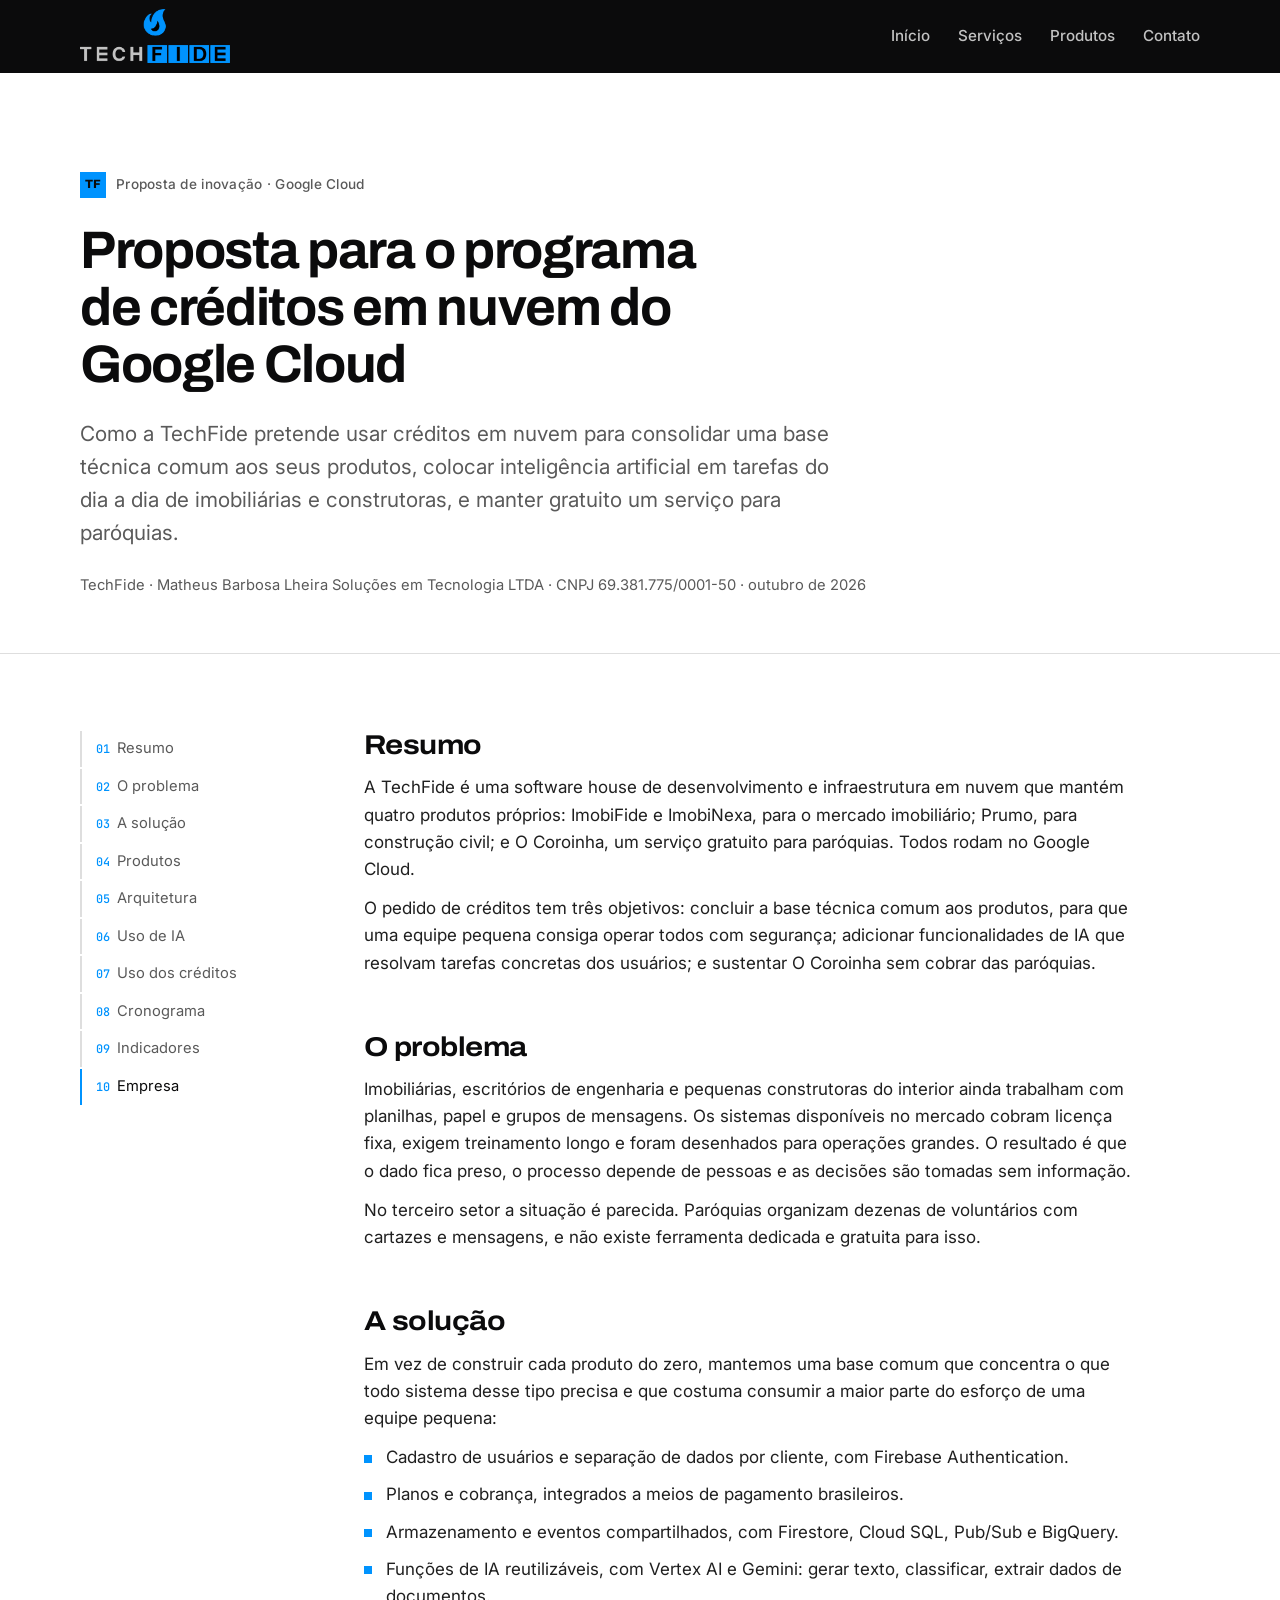
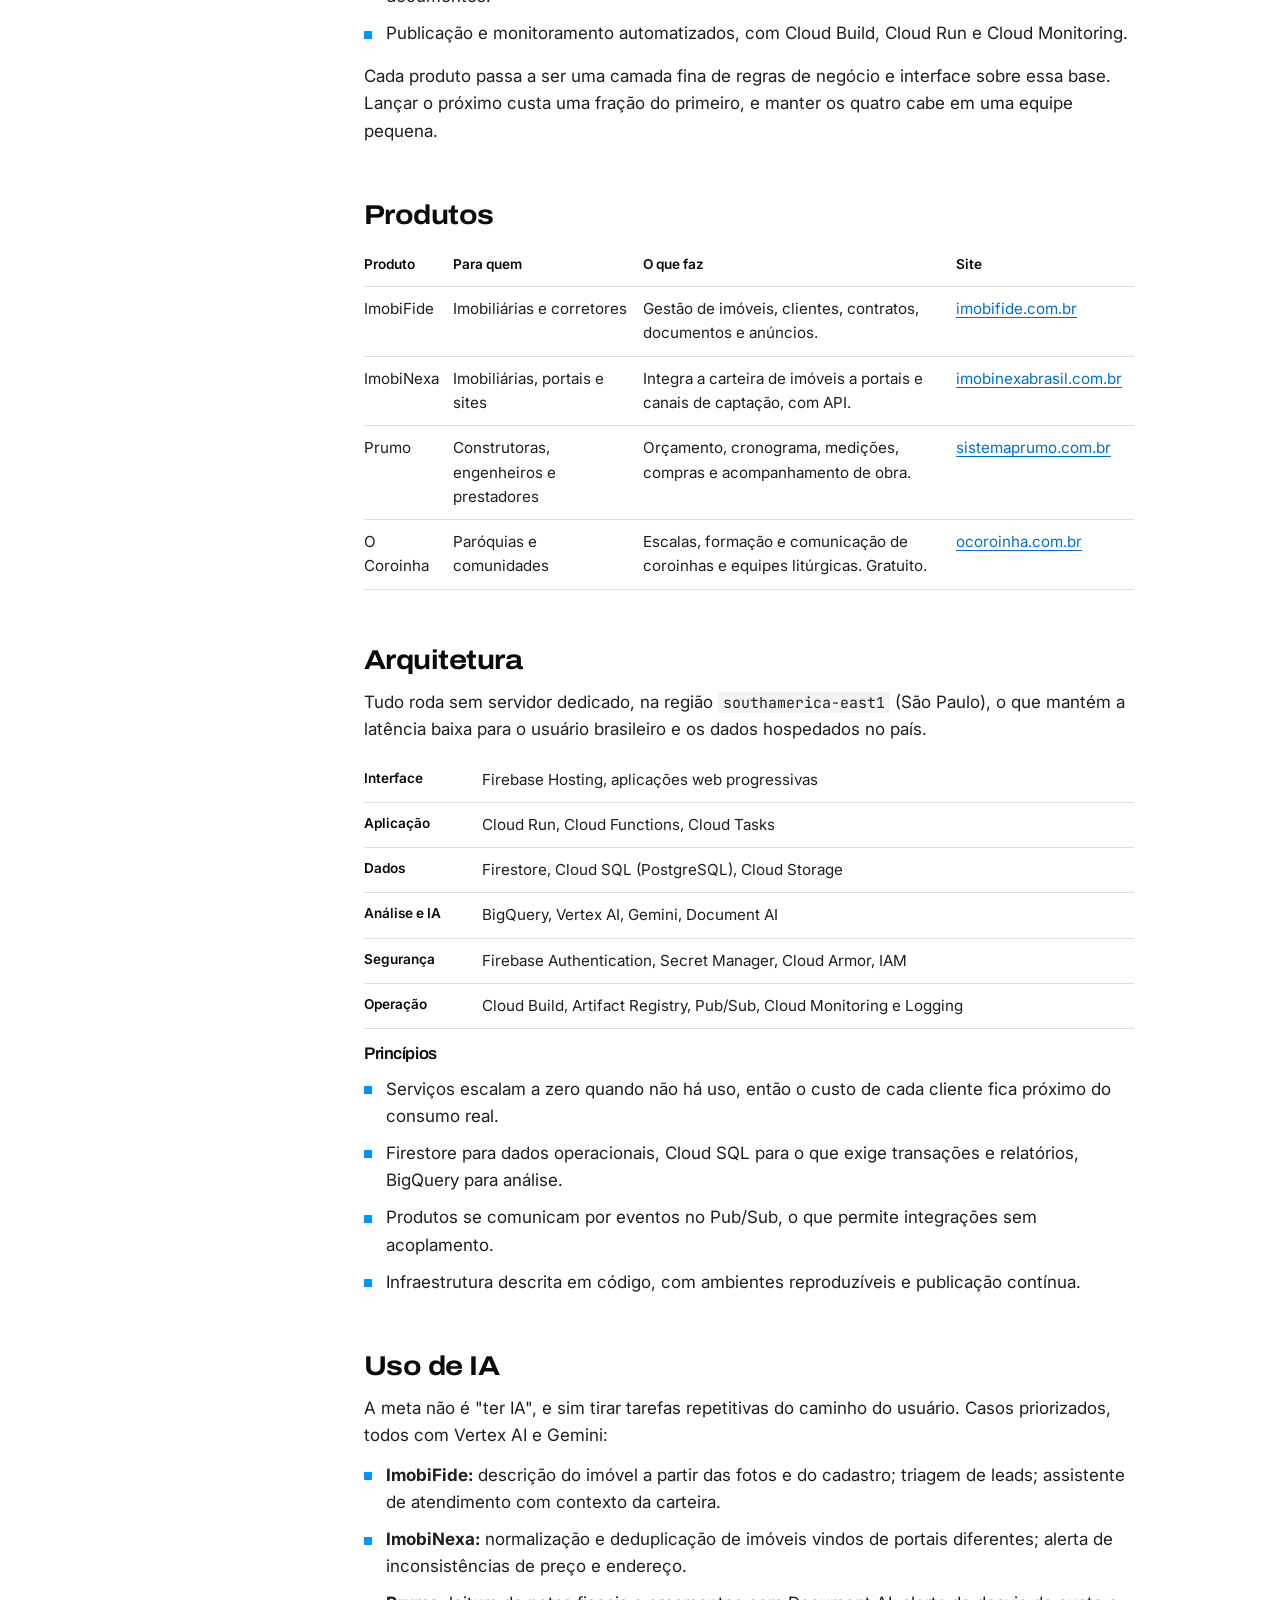
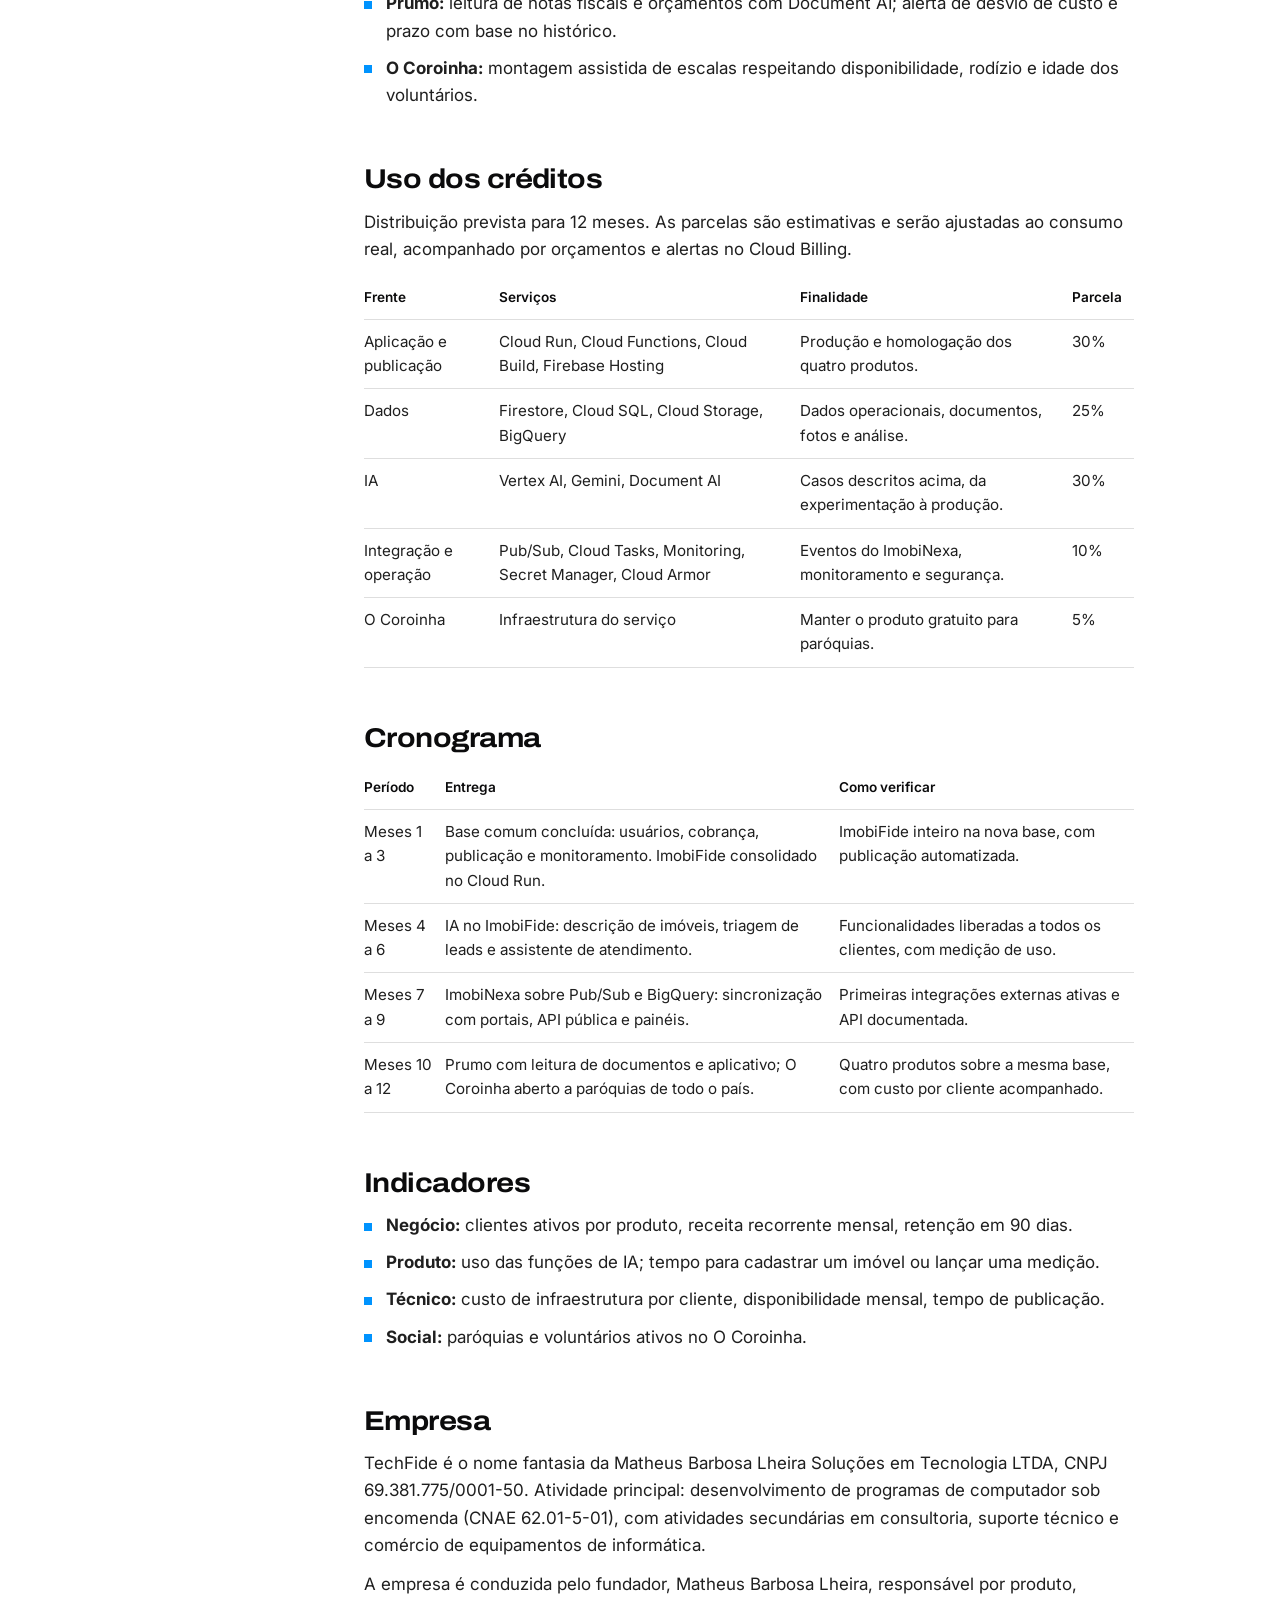
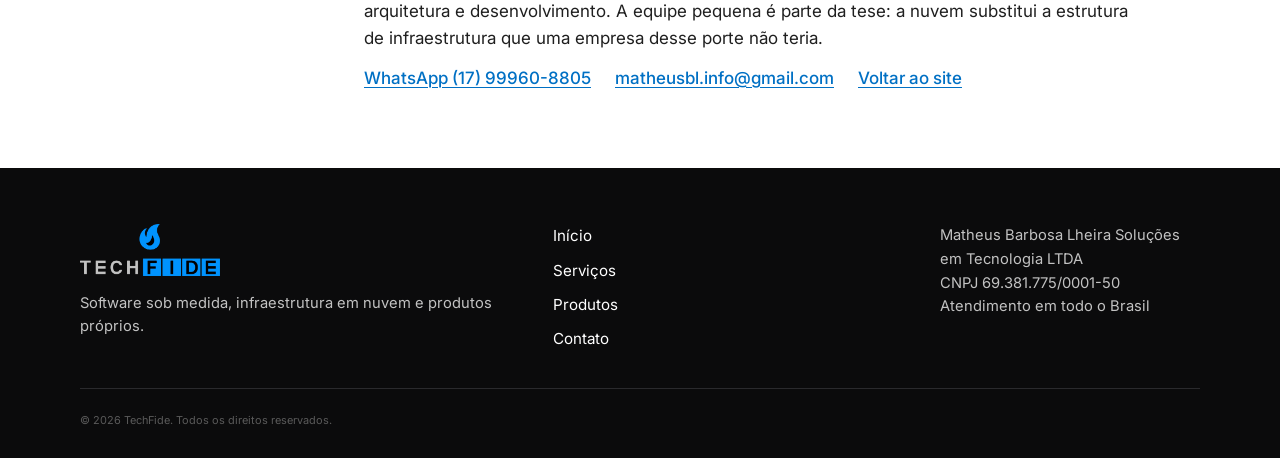
==== commit 48ab1e4f: "Integra o topo ao hero e reforça o foco em infraestrutura Barra de navegação preta, contínua com o h" ====
--- a/proposta-cloud.html
+++ b/proposta-cloud.html
@@ -58,7 +58,7 @@
           </p>
           <p class="doc-meta">
             TechFide · Matheus Barbosa Lheira Soluções em Tecnologia LTDA · CNPJ 69.381.775/0001-50 ·
-            São José do Rio Preto, SP · outubro de 2026
+            outubro de 2026
           </p>
         </div>
       </section>
@@ -81,7 +81,7 @@
           <section id="resumo">
             <h2>Resumo</h2>
             <p>
-              A TechFide é uma software house de São José do Rio Preto que mantém quatro produtos
+              A TechFide é uma software house de desenvolvimento e infraestrutura em nuvem que mantém quatro produtos
               próprios: ImobiFide e ImobiNexa, para o mercado imobiliário; Prumo, para construção
               civil; e O Coroinha, um serviço gratuito para paróquias. Todos rodam no Google Cloud.
             </p>
@@ -261,7 +261,7 @@
             <h2>Empresa</h2>
             <p>
               TechFide é o nome fantasia da Matheus Barbosa Lheira Soluções em Tecnologia LTDA,
-              CNPJ 69.381.775/0001-50, com sede em São José do Rio Preto, SP. Atividade principal:
+              CNPJ 69.381.775/0001-50. Atividade principal:
               desenvolvimento de programas de computador sob encomenda (CNAE 62.01-5-01), com
               atividades secundárias em consultoria, suporte técnico e comércio de equipamentos de
               informática.
@@ -285,7 +285,7 @@
       <div class="wrap rodape-grade">
         <div>
           <img src="assets/logo-full.webp" alt="TechFide" width="140" height="51" loading="lazy" />
-          <p>Software sob medida, nuvem e produtos próprios.</p>
+          <p>Software sob medida, infraestrutura em nuvem e produtos próprios.</p>
         </div>
         <nav aria-label="Rodapé">
           <a href="index.html">Início</a>
@@ -296,7 +296,7 @@
         <div class="rodape-empresa">
           <p>Matheus Barbosa Lheira Soluções em Tecnologia LTDA</p>
           <p>CNPJ 69.381.775/0001-50</p>
-          <p>São José do Rio Preto, SP</p>
+          <p>Atendimento em todo o Brasil</p>
         </div>
       </div>
       <div class="wrap rodape-base">
--- a/styles.css
+++ b/styles.css
@@ -226,10 +226,17 @@
   position: sticky;
   top: 0;
   z-index: 50;
-  background: rgba(255, 255, 255, 0.92);
-  backdrop-filter: blur(8px);
-  -webkit-backdrop-filter: blur(8px);
-  border-bottom: 1px solid var(--linha);
+  background: var(--preto);
+  border-bottom: 1px solid transparent;
+  transition: background 0.25s ease, border-color 0.25s ease, box-shadow 0.25s ease;
+}
+
+.topo.rolou {
+  background: rgba(11, 11, 12, 0.86);
+  backdrop-filter: blur(10px);
+  -webkit-backdrop-filter: blur(10px);
+  border-bottom-color: var(--linha-escura);
+  box-shadow: 0 1px 0 rgba(0, 147, 254, 0.25), 0 12px 32px rgba(0, 0, 0, 0.35);
 }
 
 .topo-linha {
@@ -251,25 +258,26 @@
 }
 
 .menu a {
-  color: var(--texto);
+  color: var(--cinza);
   text-decoration: none;
   font-weight: 500;
   font-size: 0.95rem;
+  transition: color 0.15s ease;
 }
 
 .menu a:hover,
 .menu a.ativo {
-  color: var(--azul-escuro);
+  color: var(--branco);
 }
 
 .menu .menu-destaque {
-  background: var(--preto);
-  color: var(--branco);
+  background: var(--azul);
+  color: var(--preto);
   padding: 9px 16px;
 }
 
 .menu .menu-destaque:hover {
-  background: var(--azul);
+  background: var(--branco);
   color: var(--preto);
 }
 
@@ -278,10 +286,10 @@
   font: inherit;
   font-weight: 500;
   background: none;
-  border: 1px solid var(--linha);
+  border: 1px solid var(--linha-escura);
   padding: 8px 14px;
   cursor: pointer;
-  color: var(--texto);
+  color: var(--branco);
 }
 
 /* Abertura ---------------------------------------------------------- */
@@ -290,7 +298,7 @@
   position: relative;
   background: var(--preto);
   color: var(--branco);
-  padding: clamp(72px, 10vw, 136px) 0 0;
+  padding: clamp(56px, 8vw, 112px) 0 0;
   overflow: hidden;
 }
 
@@ -1447,8 +1455,8 @@
     flex-direction: column;
     align-items: stretch;
     gap: 0;
-    background: var(--branco);
-    border-bottom: 1px solid var(--linha);
+    background: var(--preto);
+    border-bottom: 1px solid var(--linha-escura);
   }
 
   .menu.aberto {
@@ -1457,7 +1465,7 @@
 
   .menu a {
     padding: 14px 20px;
-    border-top: 1px solid var(--linha);
+    border-top: 1px solid var(--linha-escura);
   }
 
   .menu .menu-destaque {
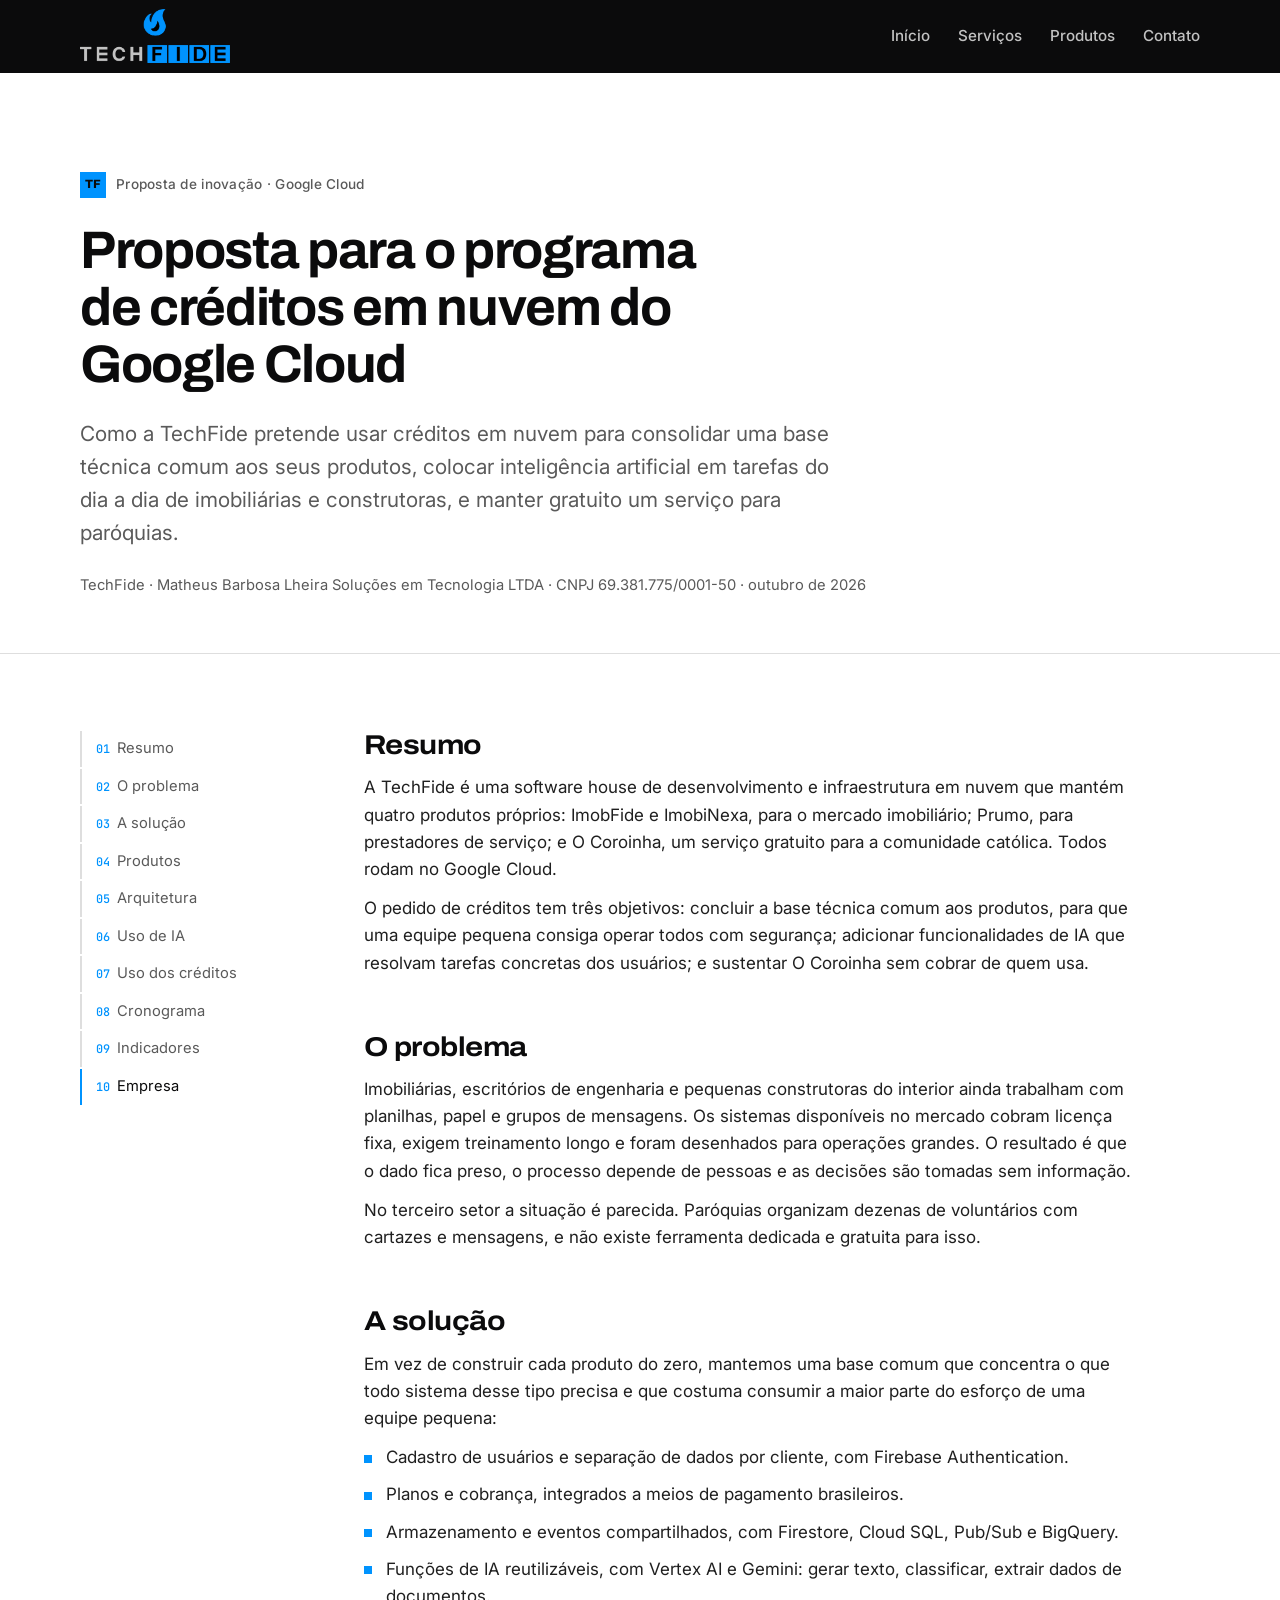
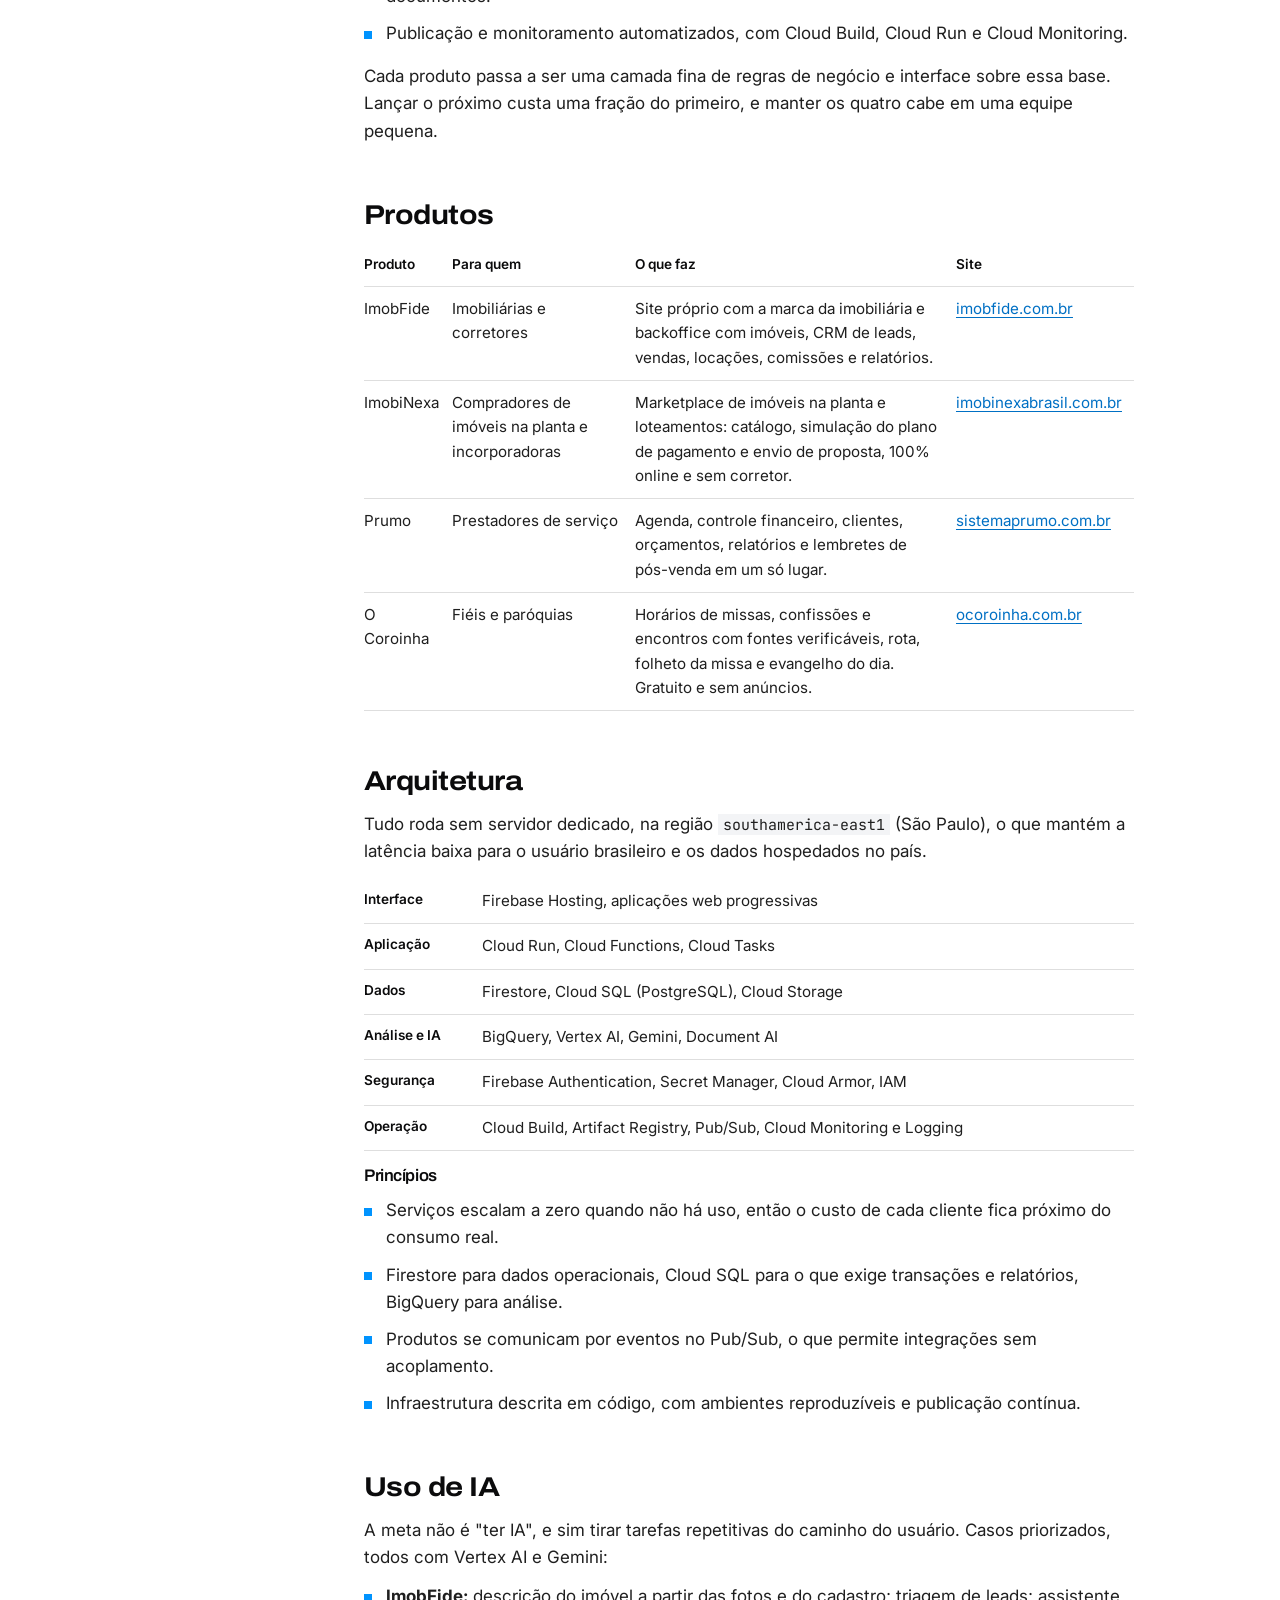
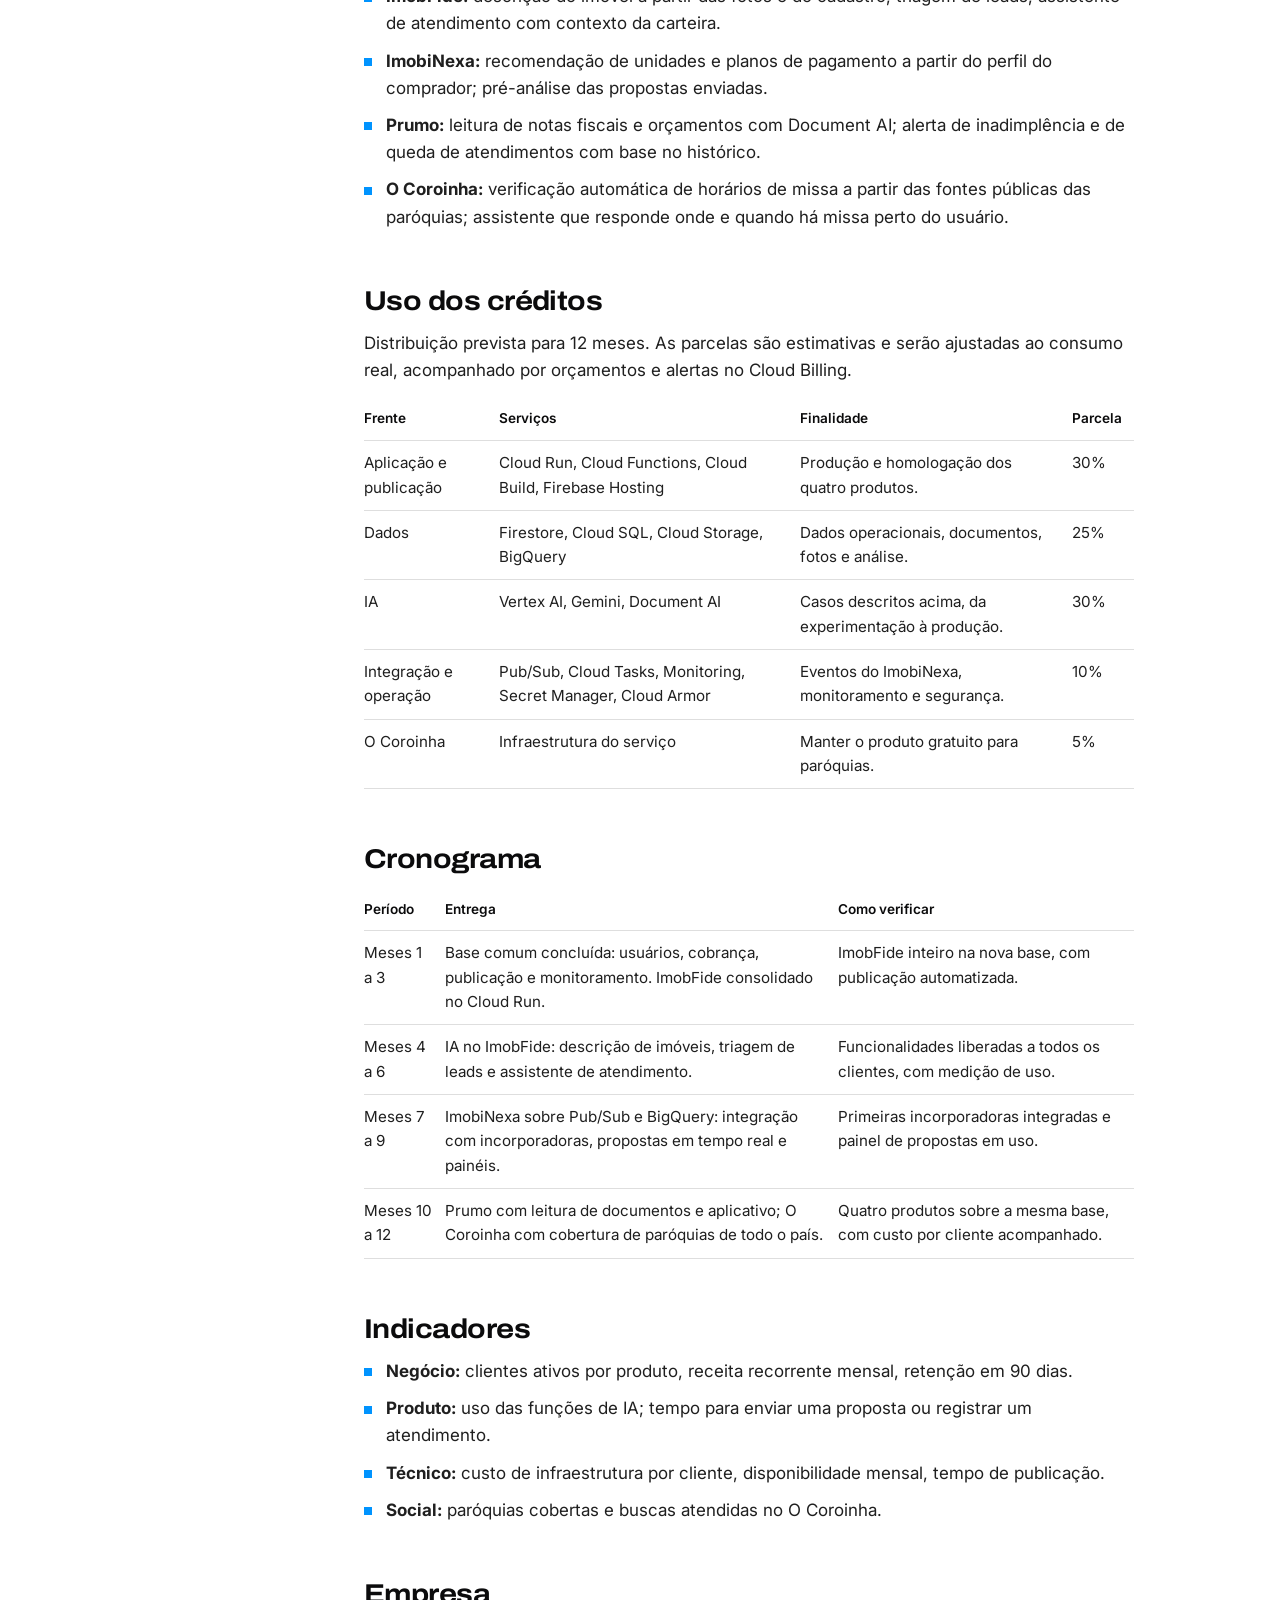
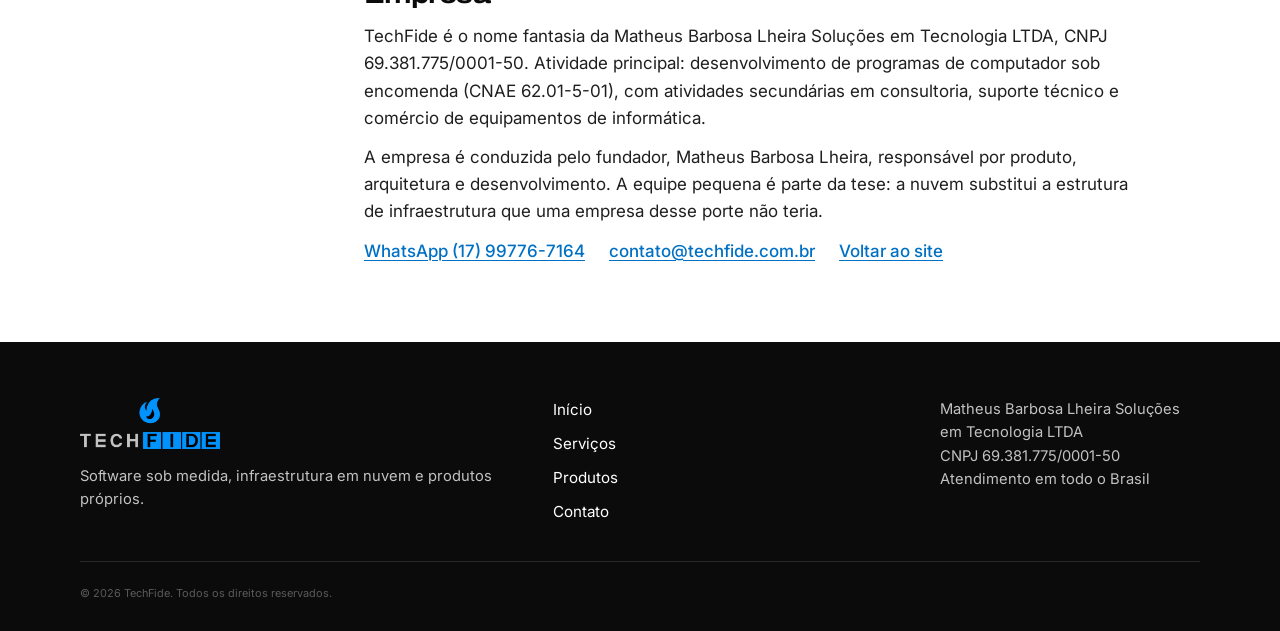
==== commit 01065d0a: "Usa capturas reais dos produtos e atualiza contato Substitui os mockups ilustrados da seção Produtos" ====
--- a/proposta-cloud.html
+++ b/proposta-cloud.html
@@ -82,14 +82,14 @@
             <h2>Resumo</h2>
             <p>
               A TechFide é uma software house de desenvolvimento e infraestrutura em nuvem que mantém quatro produtos
-              próprios: ImobiFide e ImobiNexa, para o mercado imobiliário; Prumo, para construção
-              civil; e O Coroinha, um serviço gratuito para paróquias. Todos rodam no Google Cloud.
+              próprios: ImobFide e ImobiNexa, para o mercado imobiliário; Prumo, para prestadores de
+              serviço; e O Coroinha, um serviço gratuito para a comunidade católica. Todos rodam no Google Cloud.
             </p>
             <p>
               O pedido de créditos tem três objetivos: concluir a base técnica comum aos produtos,
               para que uma equipe pequena consiga operar todos com segurança; adicionar
               funcionalidades de IA que resolvam tarefas concretas dos usuários; e sustentar O
-              Coroinha sem cobrar das paróquias.
+              Coroinha sem cobrar de quem usa.
             </p>
           </section>
 
@@ -138,27 +138,27 @@
                 </thead>
                 <tbody>
                   <tr>
-                    <td>ImobiFide</td>
+                    <td>ImobFide</td>
                     <td>Imobiliárias e corretores</td>
-                    <td>Gestão de imóveis, clientes, contratos, documentos e anúncios.</td>
-                    <td><a href="https://imobifide.com.br" target="_blank" rel="noopener noreferrer">imobifide.com.br</a></td>
+                    <td>Site próprio com a marca da imobiliária e backoffice com imóveis, CRM de leads, vendas, locações, comissões e relatórios.</td>
+                    <td><a href="https://imobfide.com.br" target="_blank" rel="noopener noreferrer">imobfide.com.br</a></td>
                   </tr>
                   <tr>
                     <td>ImobiNexa</td>
-                    <td>Imobiliárias, portais e sites</td>
-                    <td>Integra a carteira de imóveis a portais e canais de captação, com API.</td>
+                    <td>Compradores de imóveis na planta e incorporadoras</td>
+                    <td>Marketplace de imóveis na planta e loteamentos: catálogo, simulação do plano de pagamento e envio de proposta, 100% online e sem corretor.</td>
                     <td><a href="https://imobinexabrasil.com.br" target="_blank" rel="noopener noreferrer">imobinexabrasil.com.br</a></td>
                   </tr>
                   <tr>
                     <td>Prumo</td>
-                    <td>Construtoras, engenheiros e prestadores</td>
-                    <td>Orçamento, cronograma, medições, compras e acompanhamento de obra.</td>
+                    <td>Prestadores de serviço</td>
+                    <td>Agenda, controle financeiro, clientes, orçamentos, relatórios e lembretes de pós-venda em um só lugar.</td>
                     <td><a href="https://sistemaprumo.com.br" target="_blank" rel="noopener noreferrer">sistemaprumo.com.br</a></td>
                   </tr>
                   <tr>
                     <td>O Coroinha</td>
-                    <td>Paróquias e comunidades</td>
-                    <td>Escalas, formação e comunicação de coroinhas e equipes litúrgicas. Gratuito.</td>
+                    <td>Fiéis e paróquias</td>
+                    <td>Horários de missas, confissões e encontros com fontes verificáveis, rota, folheto da missa e evangelho do dia. Gratuito e sem anúncios.</td>
                     <td><a href="https://ocoroinha.com.br" target="_blank" rel="noopener noreferrer">ocoroinha.com.br</a></td>
                   </tr>
                 </tbody>
@@ -201,10 +201,10 @@
               priorizados, todos com Vertex AI e Gemini:
             </p>
             <ul>
-              <li><strong>ImobiFide:</strong> descrição do imóvel a partir das fotos e do cadastro; triagem de leads; assistente de atendimento com contexto da carteira.</li>
-              <li><strong>ImobiNexa:</strong> normalização e deduplicação de imóveis vindos de portais diferentes; alerta de inconsistências de preço e endereço.</li>
-              <li><strong>Prumo:</strong> leitura de notas fiscais e orçamentos com Document AI; alerta de desvio de custo e prazo com base no histórico.</li>
-              <li><strong>O Coroinha:</strong> montagem assistida de escalas respeitando disponibilidade, rodízio e idade dos voluntários.</li>
+              <li><strong>ImobFide:</strong> descrição do imóvel a partir das fotos e do cadastro; triagem de leads; assistente de atendimento com contexto da carteira.</li>
+              <li><strong>ImobiNexa:</strong> recomendação de unidades e planos de pagamento a partir do perfil do comprador; pré-análise das propostas enviadas.</li>
+              <li><strong>Prumo:</strong> leitura de notas fiscais e orçamentos com Document AI; alerta de inadimplência e de queda de atendimentos com base no histórico.</li>
+              <li><strong>O Coroinha:</strong> verificação automática de horários de missa a partir das fontes públicas das paróquias; assistente que responde onde e quando há missa perto do usuário.</li>
             </ul>
           </section>
 
@@ -238,10 +238,10 @@
                   <tr><th>Período</th><th>Entrega</th><th>Como verificar</th></tr>
                 </thead>
                 <tbody>
-                  <tr><td>Meses 1 a 3</td><td>Base comum concluída: usuários, cobrança, publicação e monitoramento. ImobiFide consolidado no Cloud Run.</td><td>ImobiFide inteiro na nova base, com publicação automatizada.</td></tr>
-                  <tr><td>Meses 4 a 6</td><td>IA no ImobiFide: descrição de imóveis, triagem de leads e assistente de atendimento.</td><td>Funcionalidades liberadas a todos os clientes, com medição de uso.</td></tr>
-                  <tr><td>Meses 7 a 9</td><td>ImobiNexa sobre Pub/Sub e BigQuery: sincronização com portais, API pública e painéis.</td><td>Primeiras integrações externas ativas e API documentada.</td></tr>
-                  <tr><td>Meses 10 a 12</td><td>Prumo com leitura de documentos e aplicativo; O Coroinha aberto a paróquias de todo o país.</td><td>Quatro produtos sobre a mesma base, com custo por cliente acompanhado.</td></tr>
+                  <tr><td>Meses 1 a 3</td><td>Base comum concluída: usuários, cobrança, publicação e monitoramento. ImobFide consolidado no Cloud Run.</td><td>ImobFide inteiro na nova base, com publicação automatizada.</td></tr>
+                  <tr><td>Meses 4 a 6</td><td>IA no ImobFide: descrição de imóveis, triagem de leads e assistente de atendimento.</td><td>Funcionalidades liberadas a todos os clientes, com medição de uso.</td></tr>
+                  <tr><td>Meses 7 a 9</td><td>ImobiNexa sobre Pub/Sub e BigQuery: integração com incorporadoras, propostas em tempo real e painéis.</td><td>Primeiras incorporadoras integradas e painel de propostas em uso.</td></tr>
+                  <tr><td>Meses 10 a 12</td><td>Prumo com leitura de documentos e aplicativo; O Coroinha com cobertura de paróquias de todo o país.</td><td>Quatro produtos sobre a mesma base, com custo por cliente acompanhado.</td></tr>
                 </tbody>
               </table>
             </div>
@@ -251,9 +251,9 @@
             <h2>Indicadores</h2>
             <ul>
               <li><strong>Negócio:</strong> clientes ativos por produto, receita recorrente mensal, retenção em 90 dias.</li>
-              <li><strong>Produto:</strong> uso das funções de IA; tempo para cadastrar um imóvel ou lançar uma medição.</li>
+              <li><strong>Produto:</strong> uso das funções de IA; tempo para enviar uma proposta ou registrar um atendimento.</li>
               <li><strong>Técnico:</strong> custo de infraestrutura por cliente, disponibilidade mensal, tempo de publicação.</li>
-              <li><strong>Social:</strong> paróquias e voluntários ativos no O Coroinha.</li>
+              <li><strong>Social:</strong> paróquias cobertas e buscas atendidas no O Coroinha.</li>
             </ul>
           </section>
 
@@ -272,8 +272,8 @@
               estrutura de infraestrutura que uma empresa desse porte não teria.
             </p>
             <p class="doc-acoes">
-              <a href="https://wa.me/5517999608805?text=Ol%C3%A1%2C%20TechFide.%20Vi%20a%20proposta%20de%20inova%C3%A7%C3%A3o%20em%20nuvem." target="_blank" rel="noopener noreferrer">WhatsApp (17) 99960-8805</a>
-              <a href="mailto:matheusbl.info@gmail.com?subject=Proposta%20de%20inova%C3%A7%C3%A3o%20em%20nuvem">matheusbl.info@gmail.com</a>
+              <a href="https://wa.me/5517997767164?text=Ol%C3%A1%2C%20TechFide.%20Vi%20a%20proposta%20de%20inova%C3%A7%C3%A3o%20em%20nuvem." target="_blank" rel="noopener noreferrer">WhatsApp (17) 99776-7164</a>
+              <a href="mailto:contato@techfide.com.br?subject=Proposta%20de%20inova%C3%A7%C3%A3o%20em%20nuvem">contato@techfide.com.br</a>
               <a href="index.html">Voltar ao site</a>
             </p>
           </section>
--- a/styles.css
+++ b/styles.css
@@ -582,274 +582,23 @@
   color: var(--texto-suave);
 }
 
-.mock {
-  position: relative;
+/* captura real do produto */
+.print {
+  display: block;
+  width: 100%;
+  height: auto;
+  aspect-ratio: 16 / 10;
+  object-fit: cover;
+  object-position: top center;
   background: var(--branco);
   border: 1px solid var(--linha);
   border-bottom: 0;
-  height: 200px;
-  overflow: hidden;
-}
-
-/* mock: ImobiFide (listagem com cards) */
-.mock-if {
-  display: grid;
-  grid-template-columns: 48px 1fr;
-}
-
-.mock-lateral {
-  background: var(--preto);
-  padding: 14px 12px;
-  display: grid;
-  gap: 10px;
-  align-content: start;
-}
-
-.mock-lateral b {
-  display: block;
-  height: 6px;
-  background: var(--linha-escura);
-}
-
-.mock-lateral b:first-child {
-  background: var(--azul);
-}
-
-.mock-area {
-  padding: 16px;
-}
-
-.mock-busca {
-  height: 20px;
-  border: 1px solid var(--linha);
-  margin-bottom: 14px;
-  width: 60%;
-}
-
-.mock-cards {
-  display: grid;
-  grid-template-columns: repeat(3, 1fr);
-  gap: 12px;
-}
-
-.mock-card {
-  border: 1px solid var(--linha);
-  padding: 8px;
-  display: grid;
-  gap: 6px;
-}
-
-.mock-card em {
-  display: block;
-  height: 54px;
-  background: var(--cinza-claro);
-  position: relative;
-}
-
-.mock-card em::after {
-  content: "";
-  position: absolute;
-  left: 6px;
-  bottom: 6px;
-  width: 26px;
-  height: 8px;
-  background: var(--azul);
-}
-
-.mock-card u {
-  display: block;
-  height: 6px;
-  background: var(--linha);
-}
-
-.mock-card u:last-child {
-  width: 60%;
-}
-
-/* mock: ImobiNexa (nós ligados) */
-.mock-in svg {
-  width: 100%;
-  height: 100%;
-}
-
-.fluxo path {
-  stroke-dasharray: 6 6;
-  animation: correr 1.6s linear infinite;
-}
-
-@keyframes correr {
-  to {
-    stroke-dashoffset: -24;
-  }
-}
-
-/* mock: Prumo (cronograma) */
-.gantt {
-  position: relative;
-  padding: 18px 16px;
-  display: grid;
-  gap: 12px;
-}
-
-.gantt-linha {
-  display: grid;
-  grid-template-columns: 52px 1fr;
-  gap: 12px;
-  align-items: center;
-}
-
-.gantt-linha u {
-  display: block;
-  height: 6px;
-  background: var(--linha);
-}
-
-.gantt-linha b {
-  display: block;
-  height: 12px;
-  background: var(--cinza);
-  margin-left: var(--i);
-  width: var(--w);
-  transform-origin: left;
-  transform: scaleX(0);
-  transition: transform 0.8s cubic-bezier(0.2, 0.7, 0.2, 1);
-}
-
-.gantt-linha b.azul {
-  background: var(--azul);
-}
-
-.visto .gantt-linha b {
-  transform: scaleX(1);
-}
-
-.visto .gantt-linha:nth-child(2) b { transition-delay: 0.08s; }
-.visto .gantt-linha:nth-child(3) b { transition-delay: 0.16s; }
-.visto .gantt-linha:nth-child(4) b { transition-delay: 0.24s; }
-.visto .gantt-linha:nth-child(5) b { transition-delay: 0.32s; }
-.visto .gantt-linha:nth-child(6) b { transition-delay: 0.4s; }
-
-.gantt-hoje {
-  position: absolute;
-  top: 10px;
-  bottom: 10px;
-  left: calc(64px + (100% - 80px) * 0.46);
-  width: 1px;
-  border-left: 1px dashed var(--preto);
-}
-
-/* mock: O Coroinha (escala semanal) */
-.agenda {
-  display: grid;
-  grid-template-columns: repeat(7, 1fr);
-  gap: 6px;
-  padding: 16px;
-}
-
-.agenda span {
-  font-family: var(--mono);
-  font-size: 0.66rem;
-  text-align: center;
-  color: var(--texto-suave);
-}
-
-.agenda b {
-  display: block;
-  height: 40px;
-  border: 1px solid var(--linha);
-  position: relative;
-}
-
-.agenda b.meio::after,
-.agenda b.cheio::after {
-  content: "";
-  position: absolute;
-  left: 5px;
-  right: 5px;
-  top: 6px;
-  height: 6px;
-  background: var(--cinza);
-}
-
-.agenda b.cheio::before {
-  content: "";
-  position: absolute;
-  left: 5px;
-  right: 5px;
-  top: 16px;
-  height: 6px;
-  background: var(--cinza);
-}
-
-.agenda b.azul::after {
-  background: var(--azul);
-}
-
-/* mock: site institucional */
-.mock-sm {
-  padding: 14px 16px;
-  display: grid;
-  gap: 12px;
-  align-content: start;
-}
-
-.site-topo {
-  display: flex;
-  align-items: center;
-  gap: 10px;
-}
-
-.site-topo b {
-  width: 28px;
-  height: 10px;
-  background: var(--azul);
-}
-
-.site-topo u {
-  display: block;
-  width: 28px;
-  height: 5px;
-  background: var(--linha);
-}
-
-.site-topo u:nth-child(2) {
-  margin-left: auto;
-}
-
-.site-hero {
-  display: grid;
-  grid-template-columns: 1fr 1.4fr;
-  gap: 10px;
-  align-items: center;
-}
-
-.site-hero em {
-  display: block;
-  height: 64px;
-  background: var(--cinza-claro);
-  grid-row: 1 / span 2;
-  grid-column: 2;
-}
-
-.site-hero u {
-  display: block;
-  height: 8px;
-  background: var(--linha);
-}
-
-.site-hero u:last-child {
-  width: 70%;
-}
-
-.site-cards {
-  display: grid;
-  grid-template-columns: repeat(3, 1fr);
-  gap: 10px;
-}
-
-.site-cards b {
-  height: 44px;
-  border: 1px solid var(--linha);
+  filter: saturate(0.92);
+  transition: filter 0.3s ease;
+}
+
+.produto a:hover .print {
+  filter: saturate(1);
 }
 
 /* texto do produto */
@@ -1412,10 +1161,6 @@
 
   .tela {
     padding: 16px 16px 0;
-  }
-
-  .mock {
-    height: 180px;
   }
 
   .prosa,
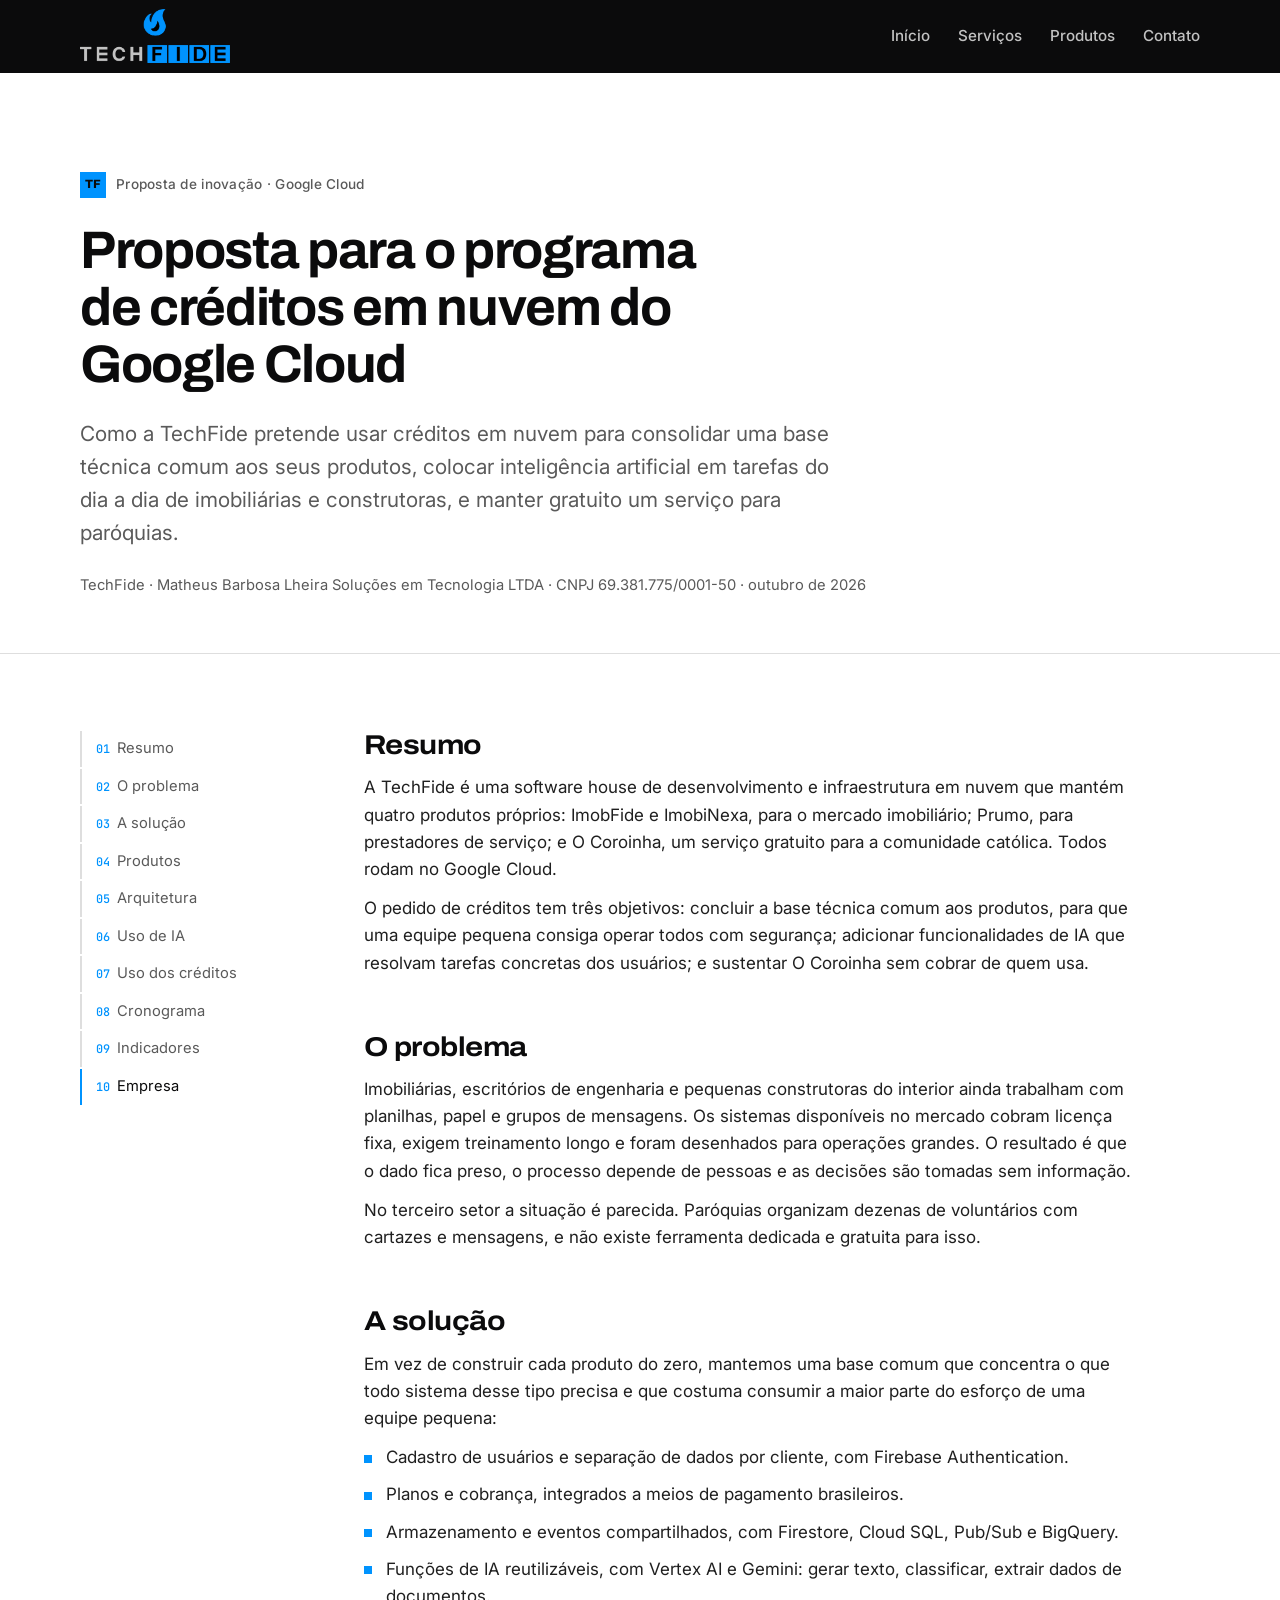
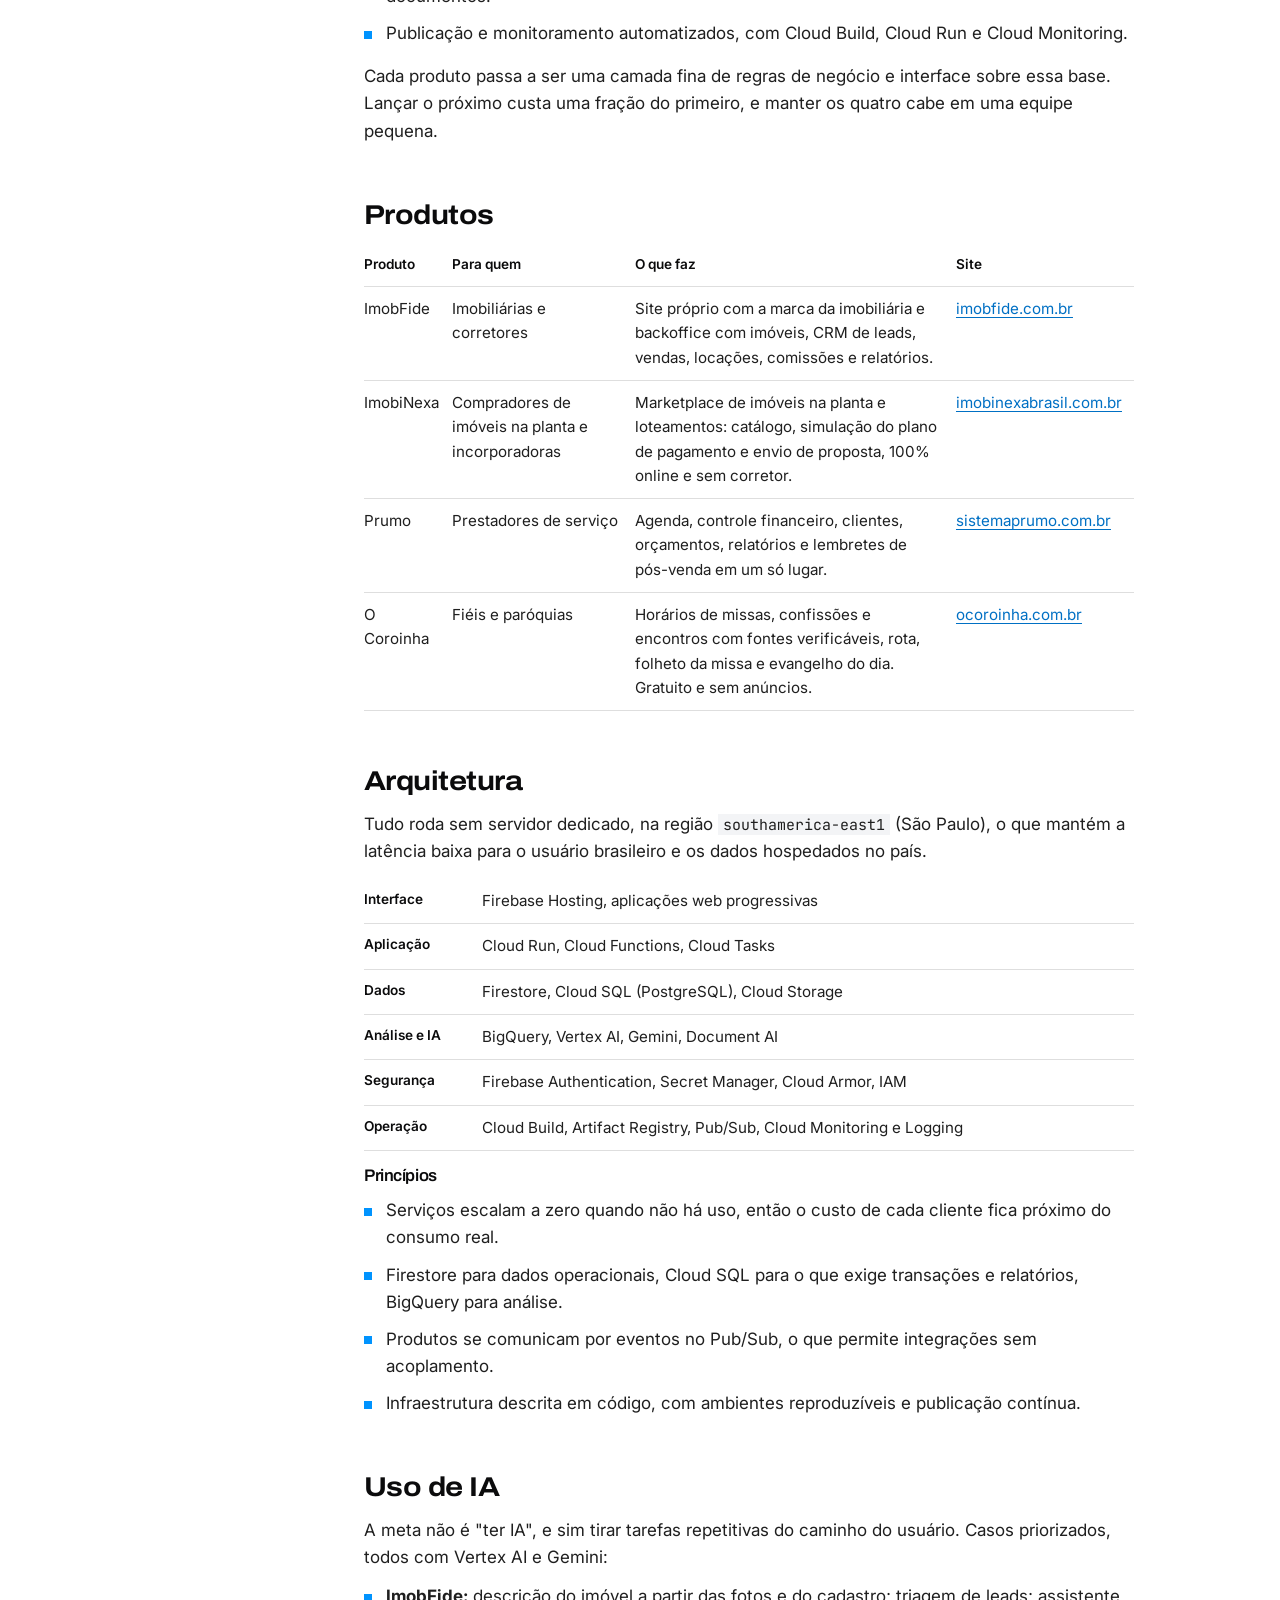
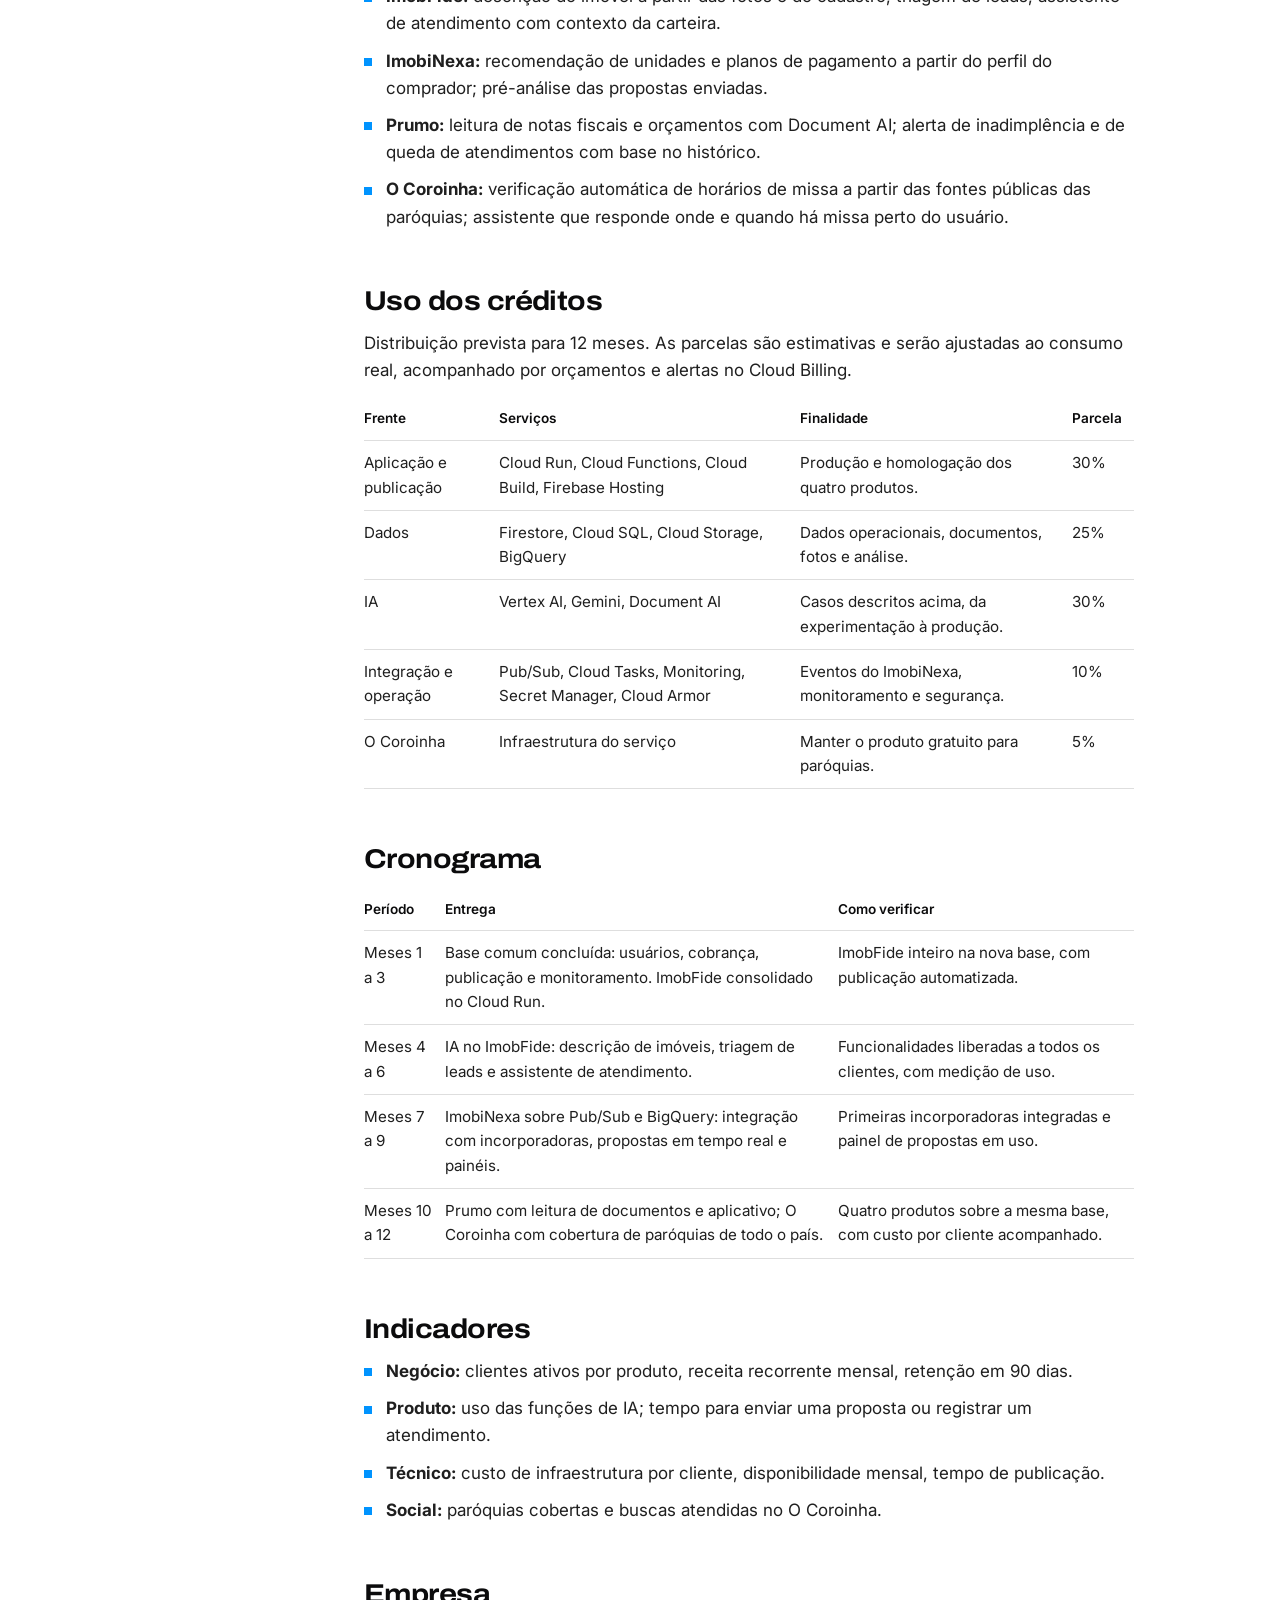
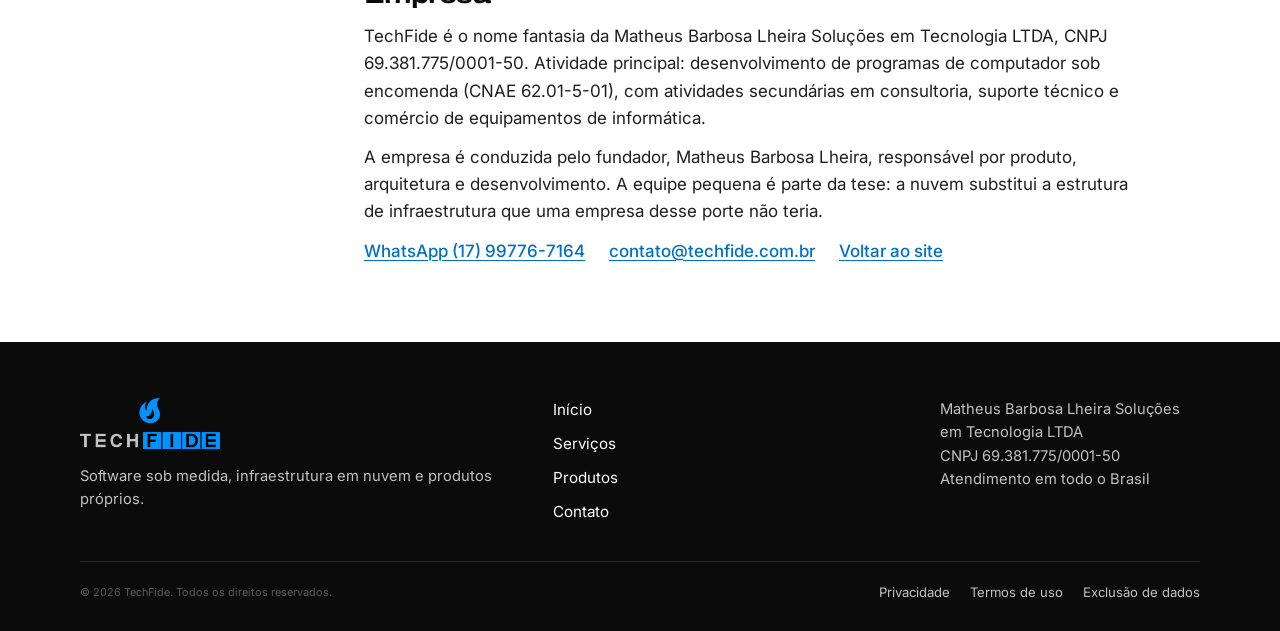
==== commit 59aa8710: "Adiciona páginas de privacidade, termos de uso e exclusão de dados Três páginas em /privacidade/, /t" ====
--- a/proposta-cloud.html
+++ b/proposta-cloud.html
@@ -301,6 +301,11 @@
       </div>
       <div class="wrap rodape-base">
         <small>© <span id="ano">2026</span> TechFide. Todos os direitos reservados.</small>
+        <nav class="rodape-legal" aria-label="Documentos legais">
+          <a href="/privacidade/">Privacidade</a>
+          <a href="/termos/">Termos de uso</a>
+          <a href="/exclusao-de-dados/">Exclusão de dados</a>
+        </nav>
       </div>
     </footer>
 
--- a/styles.css
+++ b/styles.css
@@ -919,6 +919,28 @@
   padding-top: 20px;
   font-size: 0.82rem;
   color: var(--texto-suave);
+  display: flex;
+  flex-wrap: wrap;
+  align-items: center;
+  justify-content: space-between;
+  gap: 8px 24px;
+}
+
+.rodape .rodape-legal {
+  display: flex;
+  flex-wrap: wrap;
+  gap: 6px 20px;
+}
+
+.rodape .rodape-legal a {
+  color: var(--cinza);
+  font-size: 0.82rem;
+  text-decoration: none;
+}
+
+.rodape .rodape-legal a:hover,
+.rodape .rodape-legal a[aria-current="page"] {
+  color: var(--branco);
 }
 
 /* Página da proposta -------------------------------------------------- */
@@ -1085,6 +1107,48 @@
   gap: 24px;
   margin-top: 20px;
   font-weight: 500;
+}
+
+/* Documentos legais --------------------------------------------------- */
+
+.so-leitor {
+  position: absolute;
+  width: 1px;
+  height: 1px;
+  margin: -1px;
+  padding: 0;
+  overflow: hidden;
+  clip: rect(0 0 0 0);
+  white-space: nowrap;
+  border: 0;
+}
+
+.doc-corpo ol {
+  margin-top: 12px;
+  display: grid;
+  gap: 12px;
+  counter-reset: passo;
+}
+
+.doc-corpo ol + p {
+  margin-top: 16px;
+}
+
+.doc-corpo ol li {
+  counter-increment: passo;
+  padding-left: 34px;
+}
+
+.doc-corpo ol li::before {
+  content: counter(passo, decimal-leading-zero);
+  top: 0.14em;
+  width: auto;
+  height: auto;
+  background: none;
+  font-family: var(--mono);
+  font-weight: 500;
+  font-size: 0.8rem;
+  color: var(--azul-escuro);
 }
 
 /* Responsivo ---------------------------------------------------------- */
